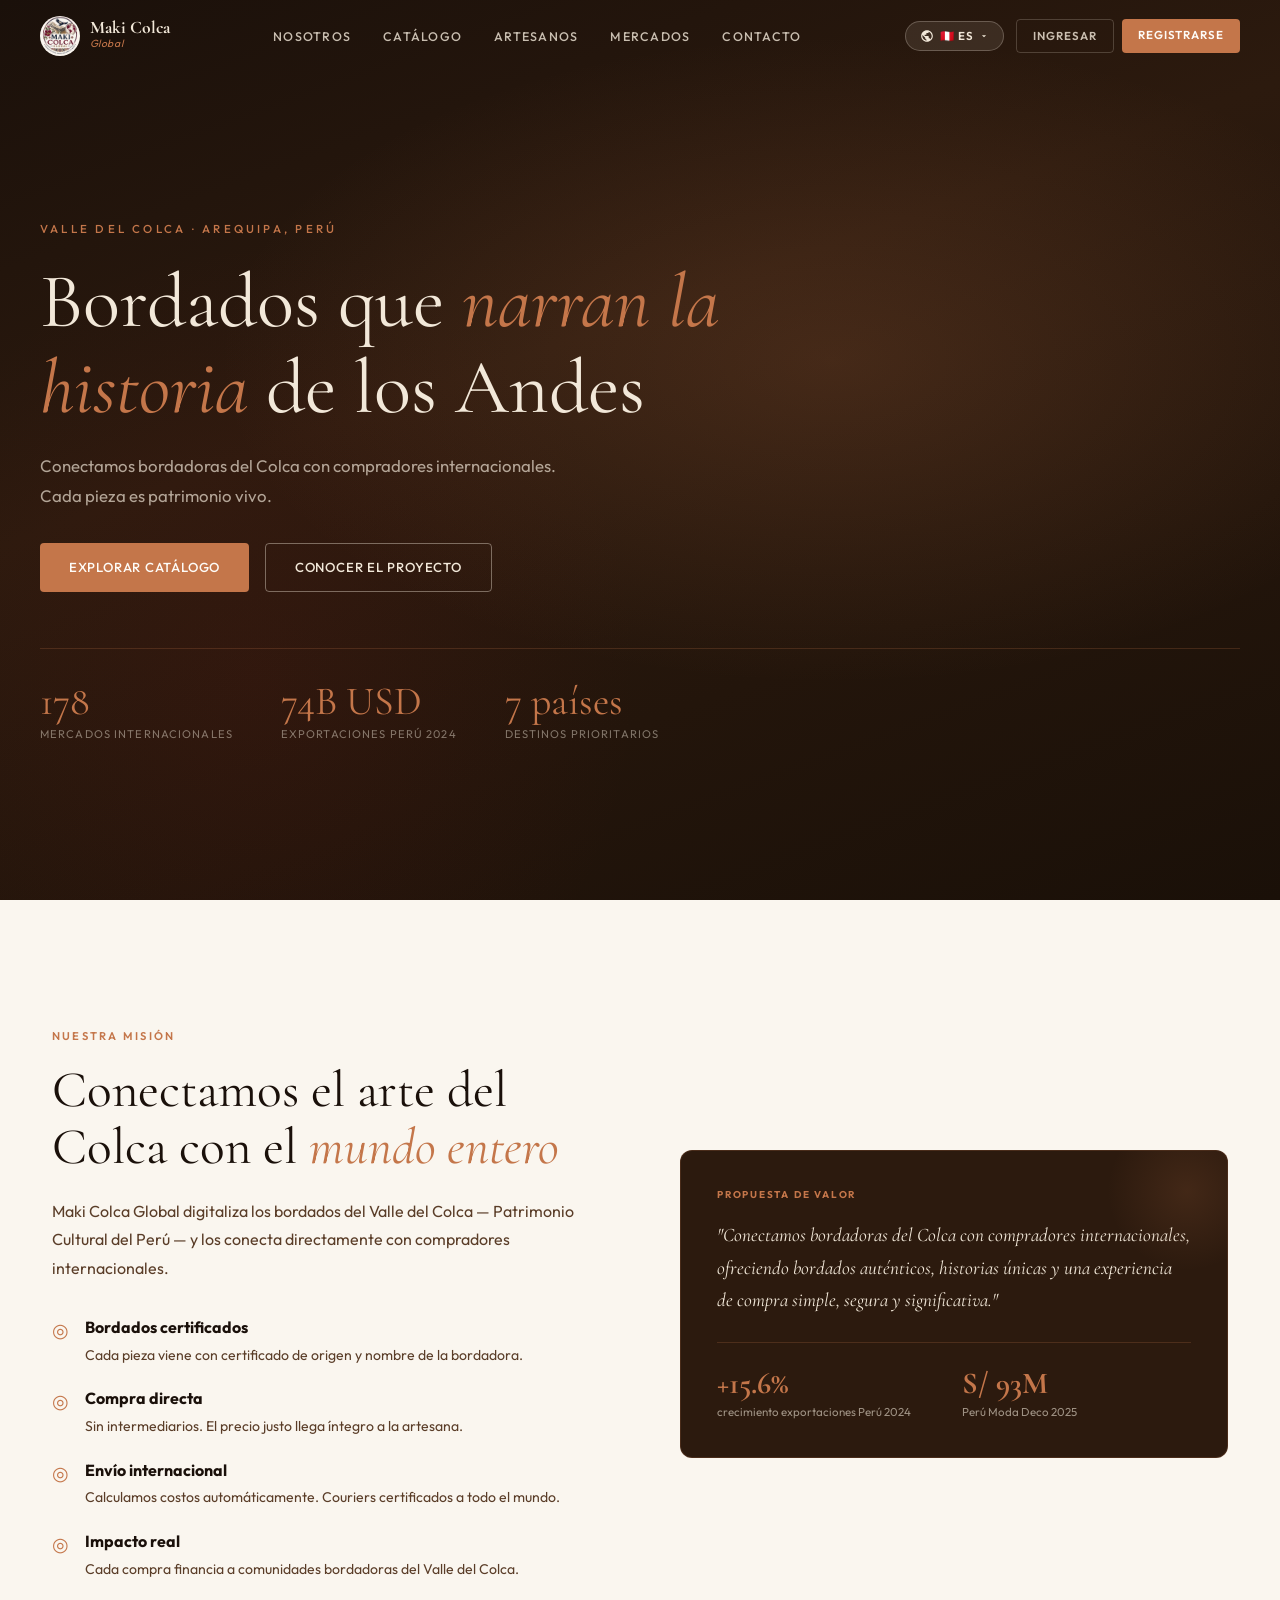
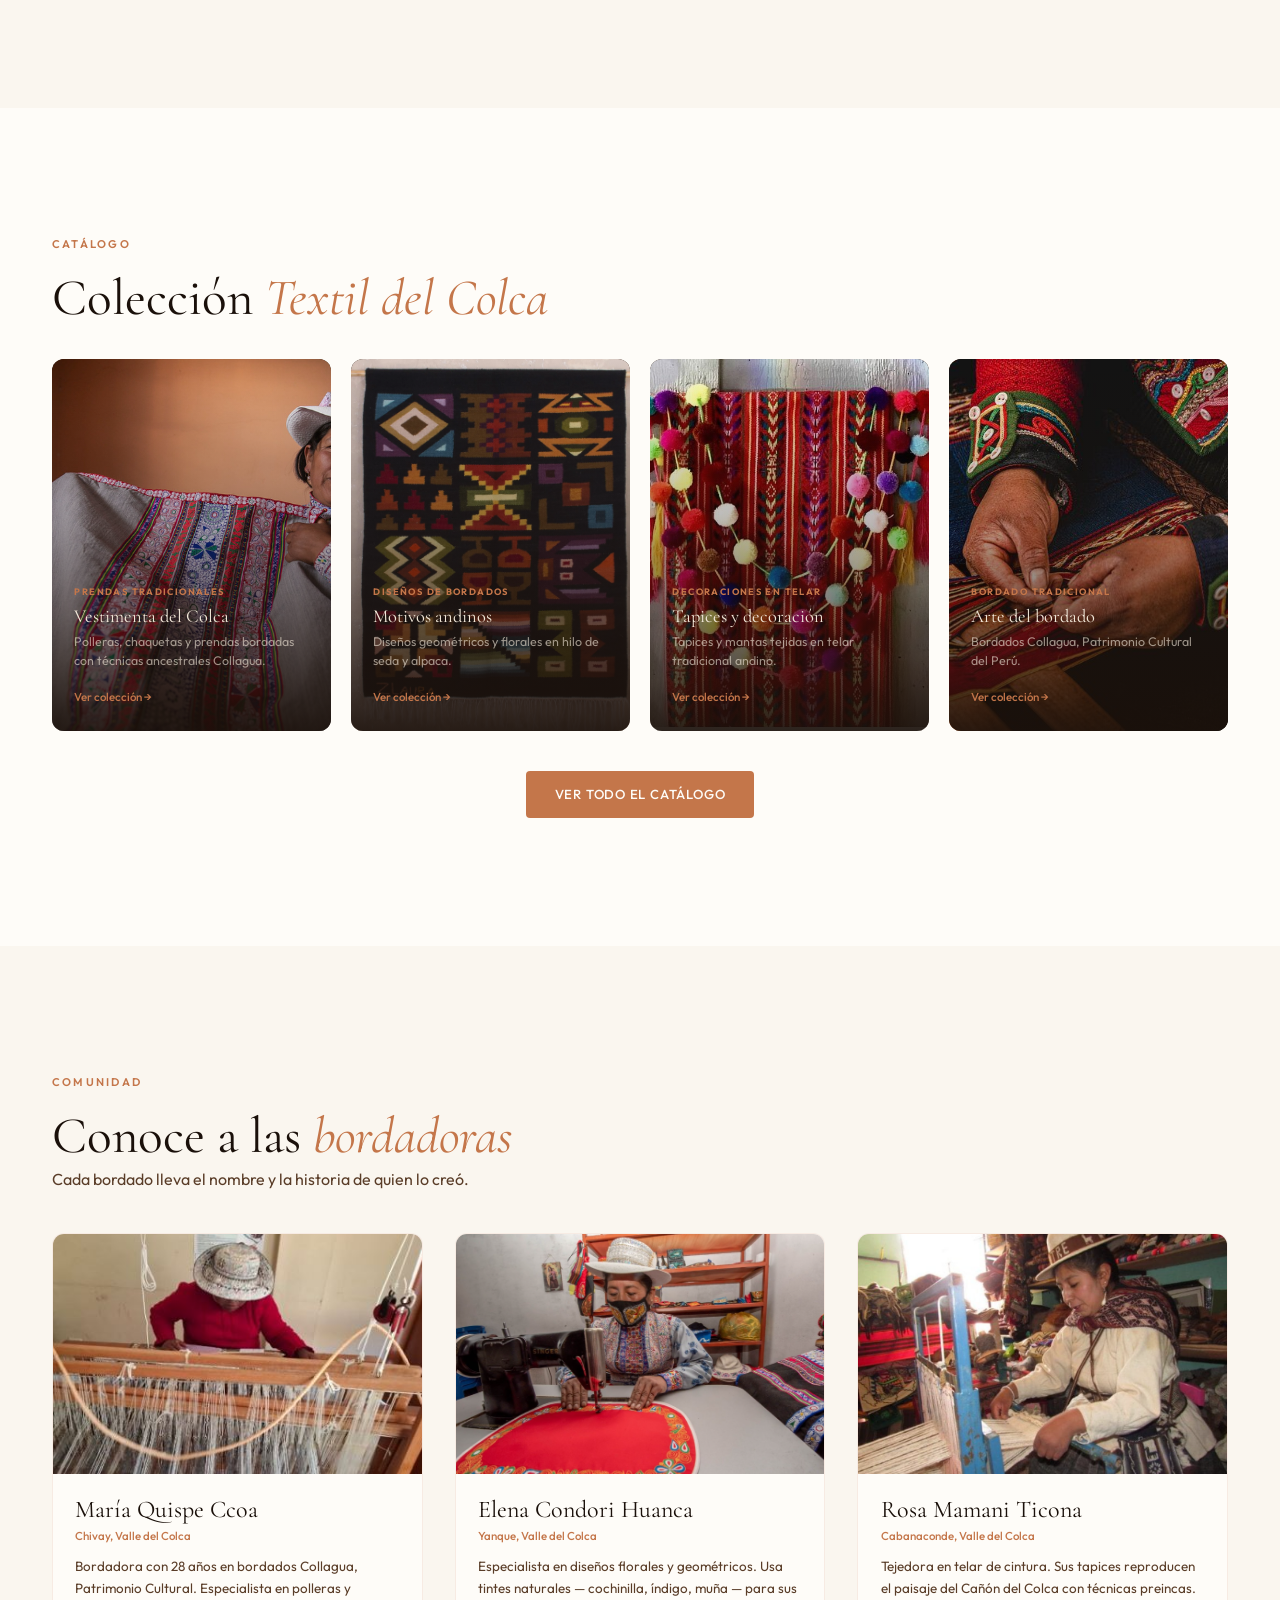
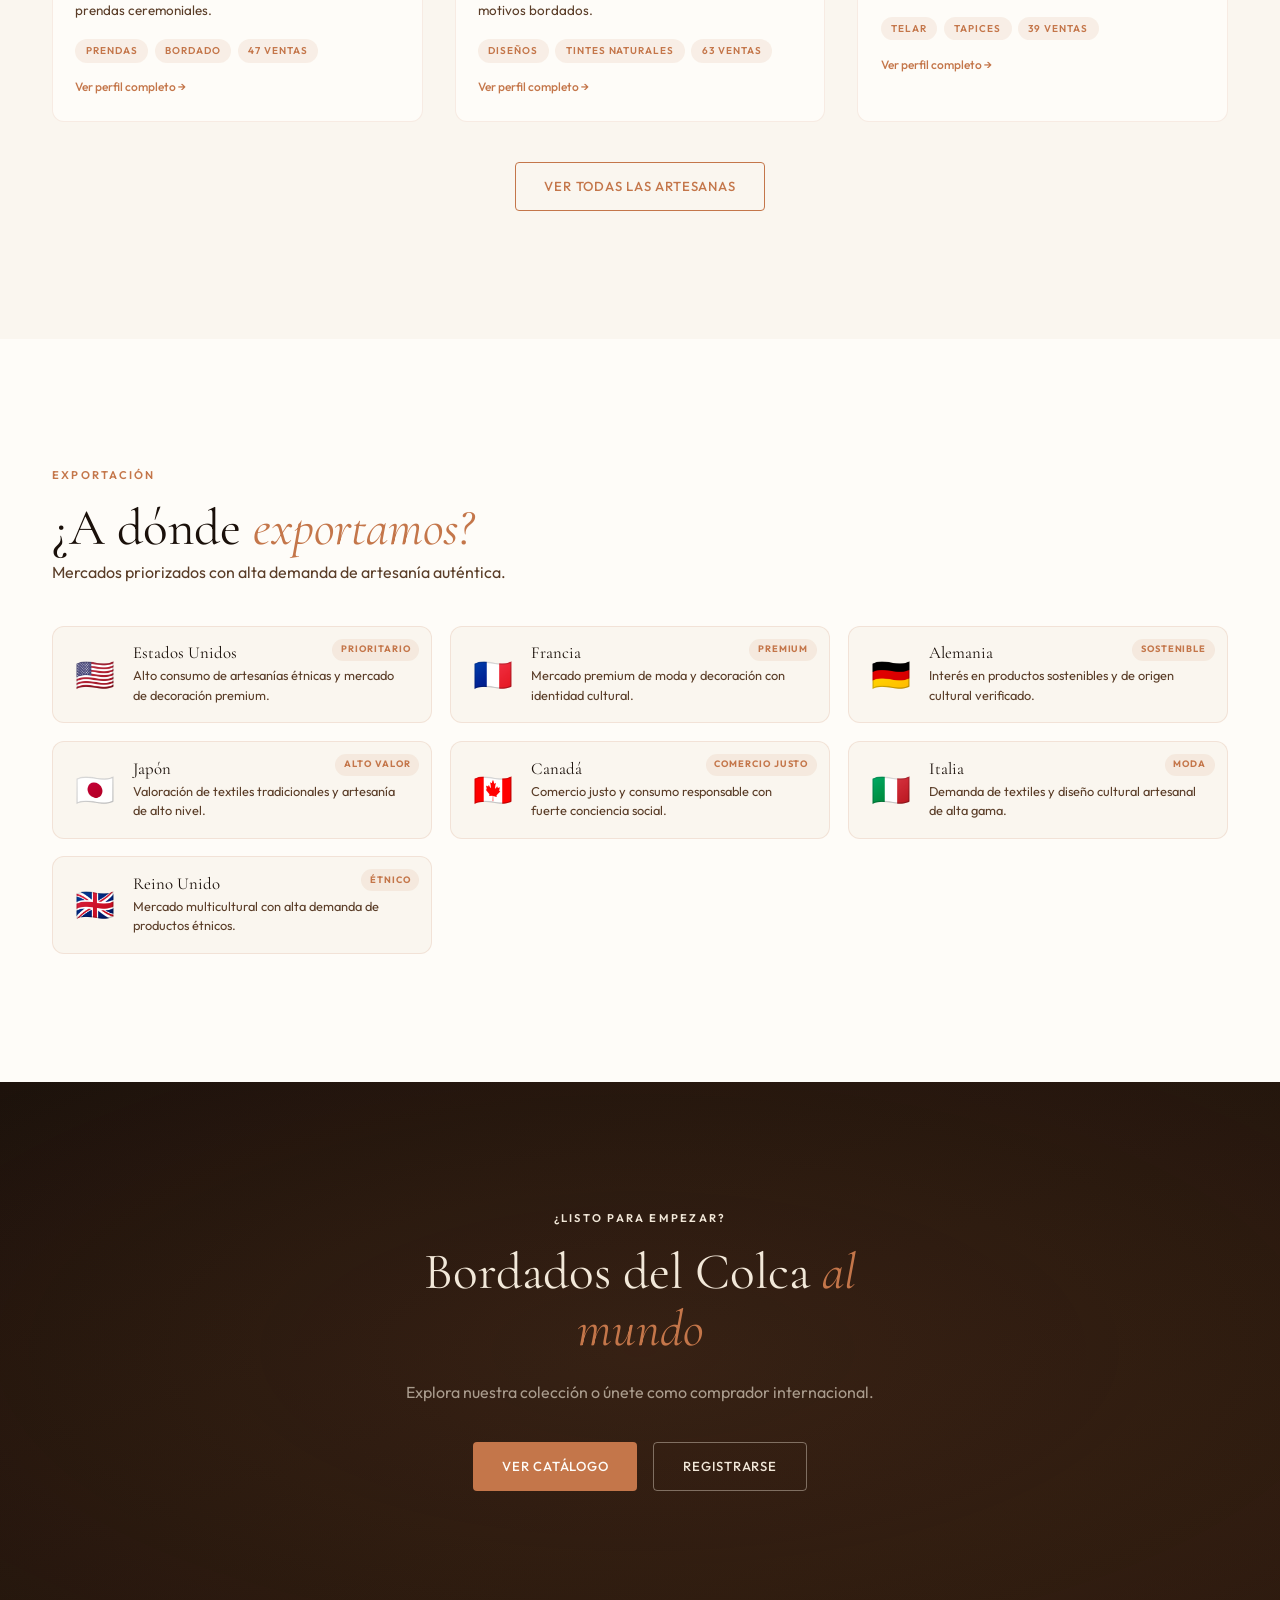
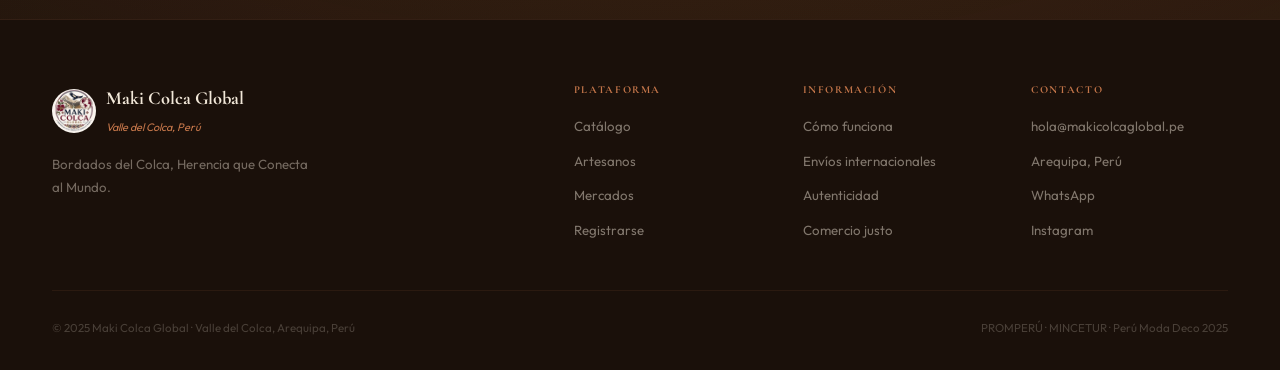
==== index.html @ 5dd4e405 "Add files via upload" ====
<!DOCTYPE html>
<html lang="es">
<head>
  <meta charset="UTF-8" />
  <meta name="viewport" content="width=device-width, initial-scale=1.0" />
  <title>Maki Colca Global — Bordados del Colca al Mundo</title>
  <meta name="description" content="Plataforma de bordados del Valle del Colca. Prendas tradicionales, diseños andinos, envío mundial." />
  <link rel="stylesheet" href="css/main.css" />
</head>
<body>
<nav class="nav" id="nav">
  <div class="nav__logo"><a href="index.html"><img class="nav__logo-img" src="assets/logo.png" alt="Maki Colca Global" /><div class="nav__logo-text"><strong>Maki Colca</strong><span>Global</span></div></a></div>
  <ul class="nav__links">
    <li><a href="#nosotros" data-i18n="nav_nosotros">Nosotros</a></li>
    <li><a href="pages/catalogo.html" data-i18n="nav_catalogo">Catálogo</a></li>
    <li><a href="#artesanos" data-i18n="nav_artesanos">Artesanos</a></li>
    <li><a href="#mercados" data-i18n="nav_mercados">Mercados</a></li>
    <li><a href="pages/contacto.html" data-i18n="nav_contacto">Contacto</a></li>
  </ul>
  <div class="nav__right">
    <div class="lang-switcher">
      <button class="lang-btn" aria-label="Idioma">
        <svg viewBox="0 0 24 24" style="width:14px;height:14px;fill:currentColor"><path d="M12 2C6.48 2 2 6.48 2 12s4.48 10 10 10 10-4.48 10-10S17.52 2 12 2zm-1 17.93c-3.95-.49-7-3.85-7-7.93 0-.62.08-1.21.21-1.79L9 15v1c0 1.1.9 2 2 2v1.93zm6.9-2.54c-.26-.81-1-1.39-1.9-1.39h-1v-3c0-.55-.45-1-1-1H8v-2h2c.55 0 1-.45 1-1V7h2c1.1 0 2-.9 2-2v-.41c2.93 1.19 5 4.06 5 7.41 0 2.08-.8 3.97-2.1 5.39z"/></svg>
        <span class="lang-current">🇵🇪 ES</span>
        <svg viewBox="0 0 24 24" style="width:10px;height:10px;fill:currentColor"><path d="M7 10l5 5 5-5z"/></svg>
      </button>
      <div class="lang-dropdown">
        <div class="lang-option selected" data-lang="es"><span class="flag">🇵🇪</span> Español</div>
        <div class="lang-option" data-lang="fr"><span class="flag">🇫🇷</span> Français</div>
        <div class="lang-option" data-lang="de"><span class="flag">🇩🇪</span> Deutsch</div>
        <div class="lang-option" data-lang="en"><span class="flag">🇬🇧</span> English</div>
      </div>
    </div>
    <div class="nav__auth">
      <a href="pages/login.html" class="login-btn" data-i18n="nav_login">Ingresar</a>
      <a href="pages/register.html" class="register-btn" data-i18n="nav_register">Registrarse</a>
    </div>
  </div>
  <button class="nav__burger" id="navBurger" aria-label="Menú"><span></span><span></span><span></span></button>
</nav>

<header class="hero">
  <div class="hero__bg"></div>
  <div class="hero__content">
    <p class="hero__eyebrow" data-i18n="hero_eyebrow">Valle del Colca · Arequipa, Perú</p>
    <h1 class="hero__title" data-i18n="hero_title">Bordados que <em>narran la historia</em> de los Andes</h1>
    <p class="hero__subtitle" data-i18n="hero_subtitle">Conectamos bordadoras del Colca con compradores internacionales.</p>
    <div class="hero__actions">
      <a href="pages/catalogo.html" class="btn btn--primary" data-i18n="hero_btn1">Explorar catálogo</a>
      <a href="#nosotros" class="btn btn--ghost" data-i18n="hero_btn2">Conocer el proyecto</a>
    </div>
  </div>
  <div class="hero__stats">
    <div class="stat"><span class="stat__num" data-target="178">0</span><span class="stat__label" data-i18n="stat1_label">mercados internacionales</span></div>
    <div class="stat"><span class="stat__num" data-target="74" data-suffix="B USD">0</span><span class="stat__label" data-i18n="stat2_label">exportaciones Perú 2024</span></div>
    <div class="stat"><span class="stat__num" data-target="7" data-suffix=" países">0</span><span class="stat__label" data-i18n="stat3_label">destinos prioritarios</span></div>
  </div>
</header>

<section class="section section--sand" id="nosotros">
  <div class="container">
    <div style="display:grid;grid-template-columns:1fr 1fr;gap:5rem;align-items:center">
      <div>
        <p class="label reveal" data-i18n="mission_label">Nuestra misión</p>
        <h2 class="reveal" data-i18n="mission_title">Conectamos el arte del Colca con el <em>mundo entero</em></h2>
        <p style="font-size:1rem;color:#5a3d28;line-height:1.8;margin:1.25rem 0 2rem" class="reveal" data-i18n="mission_text">Maki Colca Global digitaliza los bordados del Valle del Colca y los conecta directamente con compradores internacionales.</p>
        <ul style="display:flex;flex-direction:column;gap:1.25rem">
          <li style="display:flex;gap:1rem;align-items:flex-start" class="reveal"><span style="color:#C4764A;font-size:1.2rem;flex-shrink:0">◎</span><div><strong style="display:block;margin-bottom:.2rem" data-i18n="feat1_title">Bordados certificados</strong><p style="font-size:.88rem;color:#5a3d28;line-height:1.6" data-i18n="feat1_desc">Cada pieza viene con certificado de origen.</p></div></li>
          <li style="display:flex;gap:1rem;align-items:flex-start" class="reveal"><span style="color:#C4764A;font-size:1.2rem;flex-shrink:0">◎</span><div><strong style="display:block;margin-bottom:.2rem" data-i18n="feat2_title">Compra directa</strong><p style="font-size:.88rem;color:#5a3d28;line-height:1.6" data-i18n="feat2_desc">Sin intermediarios. El precio justo llega íntegro.</p></div></li>
          <li style="display:flex;gap:1rem;align-items:flex-start" class="reveal"><span style="color:#C4764A;font-size:1.2rem;flex-shrink:0">◎</span><div><strong style="display:block;margin-bottom:.2rem" data-i18n="feat3_title">Envío internacional</strong><p style="font-size:.88rem;color:#5a3d28;line-height:1.6" data-i18n="feat3_desc">Calculamos costos automáticamente.</p></div></li>
          <li style="display:flex;gap:1rem;align-items:flex-start" class="reveal"><span style="color:#C4764A;font-size:1.2rem;flex-shrink:0">◎</span><div><strong style="display:block;margin-bottom:.2rem" data-i18n="feat4_title">Impacto real</strong><p style="font-size:.88rem;color:#5a3d28;line-height:1.6" data-i18n="feat4_desc">Cada compra financia comunidades bordadoras.</p></div></li>
        </ul>
      </div>
      <div class="reveal">
        <div style="background:#2C1A0E;border-radius:12px;padding:2.25rem;border:1px solid rgba(196,118,74,.2);position:relative;overflow:hidden">
          <div style="position:absolute;top:-40px;right:-40px;width:160px;height:160px;background:radial-gradient(circle,rgba(196,118,74,.15),transparent 70%);border-radius:50%"></div>
          <p style="font-size:.62rem;font-weight:700;letter-spacing:.18em;text-transform:uppercase;color:#C4764A;margin-bottom:1rem">Propuesta de Valor</p>
          <p style="font-family:'Cormorant Garamond',Georgia,serif;font-size:1.2rem;font-style:italic;color:#F2E8D9;line-height:1.7">"Conectamos bordadoras del Colca con compradores internacionales, ofreciendo bordados auténticos, historias únicas y una experiencia de compra simple, segura y significativa."</p>
          <div style="height:1px;background:rgba(196,118,74,.22);margin:1.6rem 0"></div>
          <div style="display:grid;grid-template-columns:1fr 1fr;gap:1rem">
            <div><strong style="display:block;font-family:'Cormorant Garamond',serif;font-size:1.9rem;color:#C4764A;line-height:1">+15.6%</strong><span style="font-size:.72rem;color:rgba(242,232,217,.58);display:block;margin-top:.2rem">crecimiento exportaciones Perú 2024</span></div>
            <div><strong style="display:block;font-family:'Cormorant Garamond',serif;font-size:1.9rem;color:#C4764A;line-height:1">S/ 93M</strong><span style="font-size:.72rem;color:rgba(242,232,217,.58);display:block;margin-top:.2rem">Perú Moda Deco 2025</span></div>
          </div>
        </div>
      </div>
    </div>
  </div>
</section>

<section class="section section--white" id="catalogo">
  <div class="container">
    <p class="label reveal" data-i18n="cat_label">Catálogo</p>
    <h2 class="reveal" data-i18n="cat_title">Colección <em>Textil del Colca</em></h2>
    <div class="categories reveal" style="margin-top:2rem">
      <a href="pages/catalogo.html?cat=prendas" class="cat-card"><img class="cat-card__img" data-src="img/ROPA1.png" alt="Prendas Tradicionales" /><div class="cat-card__body"><span class="cat-card__tag" data-i18n="cat_filter1">Prendas Tradicionales</span><h3>Vestimenta del Colca</h3><p>Polleras, chaquetas y prendas bordadas con técnicas ancestrales Collagua.</p><span class="cat-card__cta">Ver colección →</span></div></a>
      <a href="pages/catalogo.html?cat=disenios" class="cat-card"><img class="cat-card__img" data-src="img/Disenios_bordados.png" alt="Diseños de Bordados" /><div class="cat-card__body"><span class="cat-card__tag" data-i18n="cat_filter2">Diseños de Bordados</span><h3>Motivos andinos</h3><p>Diseños geométricos y florales en hilo de seda y alpaca.</p><span class="cat-card__cta">Ver colección →</span></div></a>
      <a href="pages/catalogo.html?cat=telar" class="cat-card"><img class="cat-card__img" data-src="img/Decoraciones_en_Telar.jpg" alt="Decoraciones en Telar" /><div class="cat-card__body"><span class="cat-card__tag" data-i18n="cat_filter3">Decoraciones en Telar</span><h3>Tapices y decoración</h3><p>Tapices y mantas tejidas en telar tradicional andino.</p><span class="cat-card__cta">Ver colección →</span></div></a>
      <a href="pages/catalogo.html?cat=bordado" class="cat-card"><img class="cat-card__img" data-src="img/Bordado_Tradicional.jpg" alt="Bordado Tradicional" /><div class="cat-card__body"><span class="cat-card__tag" data-i18n="cat_filter4">Bordado Tradicional</span><h3>Arte del bordado</h3><p>Bordados Collagua, Patrimonio Cultural del Perú.</p><span class="cat-card__cta">Ver colección →</span></div></a>
    </div>
    <div class="text-center reveal" style="margin-top:2.5rem"><a href="pages/catalogo.html" class="btn btn--primary" data-i18n="cat_see_all">Ver todo el catálogo</a></div>
  </div>
</section>

<section class="section section--sand" id="artesanos">
  <div class="container">
    <p class="label reveal" data-i18n="art_label">Comunidad</p>
    <h2 class="reveal" data-i18n="art_title">Conoce a las <em>bordadoras</em></h2>
    <p class="section-desc reveal" data-i18n="art_desc">Cada bordado lleva el nombre y la historia de quien lo creó.</p>
    <div class="artisans-grid">
      <div class="artisan-card reveal" onclick="openArtisanModal({img:'img/Artesano1.png',tag:'Bordadora · Prendas Tradicionales',name:'María Quispe Ccoa',village:'Chivay, Valle del Colca',bio:'Bordadora con más de 28 años de experiencia en los bordados Collagua, declarados Patrimonio Cultural de la Nación. Sus polleras y mantas son reconocidas en ferias de Lima, Madrid y Nueva York.',story:'Aprendió el oficio de su madre a los 10 años. Cada motivo narra una historia del Valle: el cóndor, las flores silvestres, los cerros tutelares de Chivay.',metrics:[{value:\"47\",label:\"piezas vendidas\"},{value:\"12\",label:\"países destino\"},{value:\"4.9★\",label:\"valoración\"}],products:['Polleras bordadas','Mantas de alpaca','Chaquetillas','Cintillos','Telas decorativas']})">
        <div class="artisan-card__img"><img data-src="img/Artesano1.png" alt="María Quispe Ccoa" /></div>
        <div class="artisan-card__body"><h3>María Quispe Ccoa</h3><span class="artisan-card__village">Chivay, Valle del Colca</span><p>Bordadora con 28 años en bordados Collagua, Patrimonio Cultural. Especialista en polleras y prendas ceremoniales.</p><div><span class="artisan-card__tag">Prendas</span><span class="artisan-card__tag">Bordado</span><span class="artisan-card__tag">47 ventas</span></div><a class="artisan-card__link" data-i18n="art_see_profile">Ver perfil completo →</a></div>
      </div>
      <div class="artisan-card reveal" onclick="openArtisanModal({img:'img/Artesano2.png',tag:'Bordadora · Diseños de Bordados',name:'Elena Condori Huanca',village:'Yanque, Valle del Colca',bio:'Maestra en diseños florales y motivos geométricos. Trabaja con hilos de seda teñidos con plantas naturales: cochinilla, índigo y muña andina.',story:'Elena heredó los secretos del color de su abuela. Sus diseños combinan iconografía precolombina Collagua con flores silvestres del cañón. Cada pieza tarda entre 2 y 8 semanas.',metrics:[{value:\"63\",label:\"piezas vendidas\"},{value:\"15\",label:\"países destino\"},{value:\"5.0★\",label:\"valoración\"}],products:['Diseños florales','Bordados geométricos','Tintes naturales','Sombreros bordados','Cintillos']})">
        <div class="artisan-card__img"><img data-src="img/Artesano2.png" alt="Elena Condori Huanca" /></div>
        <div class="artisan-card__body"><h3>Elena Condori Huanca</h3><span class="artisan-card__village">Yanque, Valle del Colca</span><p>Especialista en diseños florales y geométricos. Usa tintes naturales — cochinilla, índigo, muña — para sus motivos bordados.</p><div><span class="artisan-card__tag">Diseños</span><span class="artisan-card__tag">Tintes naturales</span><span class="artisan-card__tag">63 ventas</span></div><a class="artisan-card__link" data-i18n="art_see_profile">Ver perfil completo →</a></div>
      </div>
      <div class="artisan-card reveal" onclick="openArtisanModal({img:'img/Artesano3.png',tag:'Tejedora · Decoraciones en Telar',name:'Rosa Mamani Ticona',village:'Cabanaconde, Valle del Colca',bio:'Tejedora en telar de cintura desde los 12 años. Sus tapices capturan el paisaje del Cañón del Colca usando lana de alpaca con técnicas preincas.',story:'Rosa vive en Cabanaconde, puerta del cañón más profundo del mundo. Enseña la técnica del telar de cintura a jóvenes de la comunidad.',metrics:[{value:\"39\",label:\"piezas vendidas\"},{value:\"9\",label:\"países destino\"},{value:\"4.8★\",label:\"valoración\"}],products:['Tapices decorativos','Mantas de alpaca','Bolsos','Decoraciones','Cinturones']})">
        <div class="artisan-card__img"><img data-src="img/Artesano3.png" alt="Rosa Mamani Ticona" /></div>
        <div class="artisan-card__body"><h3>Rosa Mamani Ticona</h3><span class="artisan-card__village">Cabanaconde, Valle del Colca</span><p>Tejedora en telar de cintura. Sus tapices reproducen el paisaje del Cañón del Colca con técnicas preincas.</p><div><span class="artisan-card__tag">Telar</span><span class="artisan-card__tag">Tapices</span><span class="artisan-card__tag">39 ventas</span></div><a class="artisan-card__link" data-i18n="art_see_profile">Ver perfil completo →</a></div>
      </div>
    </div>
    <div class="text-center reveal" style="margin-top:2.5rem"><a href="pages/artesanos.html" class="btn btn--outline" data-i18n="art_see_all">Ver todas las artesanas</a></div>
  </div>
</section>

<section class="section section--white" id="mercados">
  <div class="container">
    <p class="label reveal" data-i18n="mkt_label">Exportación</p>
    <h2 class="reveal" data-i18n="mkt_title">¿A dónde <em>exportamos?</em></h2>
    <p class="section-desc reveal" data-i18n="mkt_desc">Mercados priorizados con alta demanda de artesanía auténtica y bordados culturales peruanos.</p>
    <div style="display:grid;grid-template-columns:repeat(auto-fill,minmax(290px,1fr));gap:1.1rem">
      <div class="reveal" style="display:flex;align-items:center;gap:1.1rem;padding:1.1rem 1.4rem;border:1px solid rgba(196,118,74,.15);border-radius:12px;background:var(--sand-light);position:relative"><span style="font-size:2rem">🇺🇸</span><div><h3 style="font-size:1.05rem;margin-bottom:.2rem">Estados Unidos</h3><p style="font-size:.8rem;color:#5a3d28;line-height:1.5">Alto consumo de artesanías étnicas y mercado de decoración premium.</p></div><span style="position:absolute;top:.75rem;right:.75rem;font-size:.58rem;font-weight:700;letter-spacing:.1em;text-transform:uppercase;color:#C4764A;background:rgba(196,118,74,.1);padding:.22rem .55rem;border-radius:20px">Prioritario</span></div>
      <div class="reveal" style="display:flex;align-items:center;gap:1.1rem;padding:1.1rem 1.4rem;border:1px solid rgba(196,118,74,.15);border-radius:12px;background:var(--sand-light);position:relative"><span style="font-size:2rem">🇫🇷</span><div><h3 style="font-size:1.05rem;margin-bottom:.2rem">Francia</h3><p style="font-size:.8rem;color:#5a3d28;line-height:1.5">Mercado premium de moda y decoración con identidad cultural.</p></div><span style="position:absolute;top:.75rem;right:.75rem;font-size:.58rem;font-weight:700;letter-spacing:.1em;text-transform:uppercase;color:#C4764A;background:rgba(196,118,74,.1);padding:.22rem .55rem;border-radius:20px">Premium</span></div>
      <div class="reveal" style="display:flex;align-items:center;gap:1.1rem;padding:1.1rem 1.4rem;border:1px solid rgba(196,118,74,.15);border-radius:12px;background:var(--sand-light);position:relative"><span style="font-size:2rem">🇩🇪</span><div><h3 style="font-size:1.05rem;margin-bottom:.2rem">Alemania</h3><p style="font-size:.8rem;color:#5a3d28;line-height:1.5">Interés en productos sostenibles y de origen cultural verificado.</p></div><span style="position:absolute;top:.75rem;right:.75rem;font-size:.58rem;font-weight:700;letter-spacing:.1em;text-transform:uppercase;color:#C4764A;background:rgba(196,118,74,.1);padding:.22rem .55rem;border-radius:20px">Sostenible</span></div>
      <div class="reveal" style="display:flex;align-items:center;gap:1.1rem;padding:1.1rem 1.4rem;border:1px solid rgba(196,118,74,.15);border-radius:12px;background:var(--sand-light);position:relative"><span style="font-size:2rem">🇯🇵</span><div><h3 style="font-size:1.05rem;margin-bottom:.2rem">Japón</h3><p style="font-size:.8rem;color:#5a3d28;line-height:1.5">Valoración de textiles tradicionales y artesanía de alto nivel.</p></div><span style="position:absolute;top:.75rem;right:.75rem;font-size:.58rem;font-weight:700;letter-spacing:.1em;text-transform:uppercase;color:#C4764A;background:rgba(196,118,74,.1);padding:.22rem .55rem;border-radius:20px">Alto valor</span></div>
      <div class="reveal" style="display:flex;align-items:center;gap:1.1rem;padding:1.1rem 1.4rem;border:1px solid rgba(196,118,74,.15);border-radius:12px;background:var(--sand-light);position:relative"><span style="font-size:2rem">🇨🇦</span><div><h3 style="font-size:1.05rem;margin-bottom:.2rem">Canadá</h3><p style="font-size:.8rem;color:#5a3d28;line-height:1.5">Comercio justo y consumo responsable con fuerte conciencia social.</p></div><span style="position:absolute;top:.75rem;right:.75rem;font-size:.58rem;font-weight:700;letter-spacing:.1em;text-transform:uppercase;color:#C4764A;background:rgba(196,118,74,.1);padding:.22rem .55rem;border-radius:20px">Comercio justo</span></div>
      <div class="reveal" style="display:flex;align-items:center;gap:1.1rem;padding:1.1rem 1.4rem;border:1px solid rgba(196,118,74,.15);border-radius:12px;background:var(--sand-light);position:relative"><span style="font-size:2rem">🇮🇹</span><div><h3 style="font-size:1.05rem;margin-bottom:.2rem">Italia</h3><p style="font-size:.8rem;color:#5a3d28;line-height:1.5">Demanda de textiles y diseño cultural artesanal de alta gama.</p></div><span style="position:absolute;top:.75rem;right:.75rem;font-size:.58rem;font-weight:700;letter-spacing:.1em;text-transform:uppercase;color:#C4764A;background:rgba(196,118,74,.1);padding:.22rem .55rem;border-radius:20px">Moda</span></div>
      <div class="reveal" style="display:flex;align-items:center;gap:1.1rem;padding:1.1rem 1.4rem;border:1px solid rgba(196,118,74,.15);border-radius:12px;background:var(--sand-light);position:relative"><span style="font-size:2rem">🇬🇧</span><div><h3 style="font-size:1.05rem;margin-bottom:.2rem">Reino Unido</h3><p style="font-size:.8rem;color:#5a3d28;line-height:1.5">Mercado multicultural con alta demanda de productos étnicos.</p></div><span style="position:absolute;top:.75rem;right:.75rem;font-size:.58rem;font-weight:700;letter-spacing:.1em;text-transform:uppercase;color:#C4764A;background:rgba(196,118,74,.1);padding:.22rem .55rem;border-radius:20px">Étnico</span></div>
    </div>
  </div>
</section>

<section style="position:relative;padding:8rem 0;overflow:hidden">
  <div style="position:absolute;inset:0;background:radial-gradient(ellipse 80% 80% at 50% 50%,rgba(196,118,74,.12),transparent),linear-gradient(160deg,#1A100A,#2C1A0E)"></div>
  <div class="container" style="position:relative;z-index:1;text-align:center">
    <p class="label label--center label--light reveal" data-i18n="cta_label">¿Listo para empezar?</p>
    <h2 class="reveal" style="color:#F2E8D9;max-width:560px;margin:0 auto 1.25rem" data-i18n="cta_title">Bordados del Colca <em>al mundo</em></h2>
    <p class="reveal" style="color:rgba(242,232,217,.62);font-size:1rem;max-width:480px;margin:0 auto 2.25rem;line-height:1.75" data-i18n="cta_text">Explora nuestra colección o únete como comprador internacional.</p>
    <div style="display:flex;gap:1rem;justify-content:center;flex-wrap:wrap" class="reveal">
      <a href="pages/catalogo.html" class="btn btn--primary" data-i18n="cta_btn1">Ver catálogo</a>
      <a href="pages/register.html" class="btn btn--ghost" data-i18n="nav_register">Registrarse</a>
    </div>
  </div>
</section>

<footer class="footer">
  <div class="container">
    <div class="footer__top">
      <div class="footer__brand">
        <div class="footer__logo"><img src="assets/logo.png" alt="Maki Colca Global" /><div class="footer__logo-text"><strong>Maki Colca Global</strong><span>Valle del Colca, Perú</span></div></div>
        <p data-i18n="footer_tagline">Bordados del Colca, Herencia que Conecta al Mundo.</p>
      </div>
      <div class="footer__links">
        <div class="footer__col"><h4 data-i18n="footer_col1">Plataforma</h4><ul><li><a href="pages/catalogo.html" data-i18n="nav_catalogo">Catálogo</a></li><li><a href="pages/artesanos.html" data-i18n="nav_artesanos">Artesanos</a></li><li><a href="#mercados" data-i18n="nav_mercados">Mercados</a></li><li><a href="pages/register.html" data-i18n="nav_register">Registrarse</a></li></ul></div>
        <div class="footer__col"><h4 data-i18n="footer_col2">Información</h4><ul><li><a href="#">Cómo funciona</a></li><li><a href="#">Envíos internacionales</a></li><li><a href="#">Autenticidad</a></li><li><a href="#">Comercio justo</a></li></ul></div>
        <div class="footer__col"><h4 data-i18n="footer_col3">Contacto</h4><ul><li><a href="mailto:hola@makicolcaglobal.pe">hola@makicolcaglobal.pe</a></li><li><a href="#">Arequipa, Perú</a></li><li><a href="#">WhatsApp</a></li><li><a href="#">Instagram</a></li></ul></div>
      </div>
    </div>
    <div class="footer__bottom">
      <p data-i18n="footer_copy">© 2025 Maki Colca Global · Valle del Colca, Arequipa, Perú</p>
      <p>PROMPERÚ · MINCETUR · Perú Moda Deco 2025</p>
    </div>
  </div>
</footer>

<div class="modal-overlay" id="artisanModal" onclick="if(event.target===this)closeArtisanModal()">
  <div class="modal">
    <button class="modal__close" onclick="closeArtisanModal()">✕</button>
    <div class="modal__img"><img src="" alt="" /></div>
    <div class="modal__body">
      <span class="modal__tag"></span>
      <h2></h2>
      <span class="modal__village"></span>
      <div class="modal__metrics"><div class="modal__metric"><strong></strong><span></span></div><div class="modal__metric"><strong></strong><span></span></div><div class="modal__metric"><strong></strong><span></span></div></div>
      <p class="modal__para"></p>
      <p class="modal__para" style="margin-top:.75rem"></p>
      <p class="modal__products-title" data-i18n="art_products">Especialidades</p>
      <div class="modal__tags"></div>
    </div>
  </div>
</div>

<script src="js/translations.js"></script>
<script src="js/main.js"></script>
</body>
</html>
---- css/main.css ----
@import url('https://fonts.googleapis.com/css2?family=Cormorant+Garamond:ital,wght@0,300;0,400;0,600;0,700;1,400&family=Outfit:wght@300;400;500;600&display=swap');
:root{--clay:#C4764A;--clay-dark:#9E5A33;--sand:#F2E8D9;--sand-light:#FAF6EF;--bark:#2C1A0E;--white:#FEFCF8;--ink:#1A100A;--font-display:'Cormorant Garamond',Georgia,serif;--font-body:'Outfit','Segoe UI',Arial,sans-serif;--section-pad:8rem 0;--container:1240px;--radius:4px;--radius-lg:12px;--ease:cubic-bezier(0.25,0.46,0.45,0.94)}
*,*::before,*::after{box-sizing:border-box;margin:0;padding:0}
html{scroll-behavior:smooth}
body{font-family:var(--font-body);background:var(--white);color:var(--ink);overflow-x:hidden;line-height:1.6}
img{display:block;max-width:100%}
a{text-decoration:none;color:inherit}
ul{list-style:none}
h1,h2,h3,h4{font-family:var(--font-display);line-height:1.12;font-weight:400}
h1{font-size:clamp(2.8rem,6vw,5.5rem)}
h2{font-size:clamp(1.8rem,4vw,3.2rem)}
h3{font-size:clamp(1.1rem,2vw,1.5rem)}
em{font-style:italic;color:var(--clay)}
.label{font-size:.7rem;font-weight:600;letter-spacing:.2em;text-transform:uppercase;color:var(--clay);display:block;margin-bottom:1rem}
.label--center{text-align:center}
.label--light{color:var(--sand)}
.section-desc{max-width:600px;font-size:1rem;color:#5a3d28;line-height:1.75;margin-bottom:2.5rem}
.text-center{text-align:center}
.container{max-width:var(--container);margin:0 auto;padding:0 2rem}
.btn{display:inline-flex;align-items:center;justify-content:center;gap:.5rem;padding:.8rem 1.8rem;font-family:var(--font-body);font-size:.82rem;font-weight:500;letter-spacing:.06em;text-transform:uppercase;border:none;cursor:pointer;transition:all .3s var(--ease);border-radius:var(--radius)}
.btn--primary{background:var(--clay);color:var(--white)}
.btn--primary:hover{background:var(--clay-dark);transform:translateY(-2px);box-shadow:0 8px 24px rgba(196,118,74,.35)}
.btn--ghost{background:transparent;color:var(--sand);border:1px solid rgba(242,232,217,.4)}
.btn--ghost:hover{border-color:var(--sand);background:rgba(242,232,217,.1)}
.btn--outline{background:transparent;color:var(--clay);border:1.5px solid var(--clay)}
.btn--outline:hover{background:var(--clay);color:var(--white)}
.nav{position:fixed;top:0;left:0;right:0;z-index:200;display:flex;align-items:center;justify-content:space-between;padding:1rem 2.5rem;transition:all .4s var(--ease)}
.nav.scrolled{background:rgba(28,16,8,.96);backdrop-filter:blur(12px);box-shadow:0 2px 40px rgba(0,0,0,.3)}
.nav__logo{display:flex;align-items:center;gap:.6rem}
.nav__logo a{display:flex;align-items:center;gap:.6rem}
.nav__logo-img{height:40px;width:40px;object-fit:contain;border-radius:50%}
.nav__logo-text strong{display:block;font-family:var(--font-display);font-size:1.1rem;color:var(--sand);line-height:1}
.nav__logo-text span{display:block;font-size:.65rem;font-style:italic;color:var(--clay);letter-spacing:.06em}
.nav__links{display:flex;gap:2rem}
.nav__links a{font-size:.78rem;font-weight:500;letter-spacing:.1em;text-transform:uppercase;color:rgba(242,232,217,.8);transition:color .2s}
.nav__links a:hover,.nav__links a.active{color:var(--clay)}
.nav__right{display:flex;align-items:center;gap:.75rem}
.lang-switcher{position:relative}
.lang-btn{display:flex;align-items:center;gap:.35rem;font-size:.72rem;font-weight:600;letter-spacing:.08em;text-transform:uppercase;background:rgba(242,232,217,.1);color:var(--sand);border:1px solid rgba(242,232,217,.25);border-radius:20px;padding:.4rem .9rem;cursor:pointer;transition:all .2s;font-family:var(--font-body)}
.lang-btn:hover{background:rgba(242,232,217,.18);border-color:rgba(242,232,217,.4)}
.lang-dropdown{position:absolute;top:calc(100% + .5rem);right:0;background:rgba(28,16,8,.97);border:1px solid rgba(196,118,74,.25);border-radius:var(--radius-lg);padding:.5rem 0;min-width:140px;display:none;z-index:300}
.lang-dropdown.open{display:block;animation:slideDown .2s ease both}
.lang-option{display:flex;align-items:center;gap:.6rem;padding:.6rem 1rem;font-size:.8rem;color:rgba(242,232,217,.75);cursor:pointer;transition:all .15s;font-family:var(--font-body)}
.lang-option:hover{background:rgba(196,118,74,.12);color:var(--sand)}
.lang-option.selected{color:var(--clay)}
.lang-option .flag{font-size:1.1rem}
.nav__auth{display:flex;gap:.5rem}
.nav__auth a{font-size:.72rem;font-weight:600;letter-spacing:.08em;text-transform:uppercase;padding:.45rem 1rem;border-radius:var(--radius);transition:all .2s}
.login-btn{color:rgba(242,232,217,.8);border:1px solid rgba(242,232,217,.2)}
.login-btn:hover{border-color:var(--clay);color:var(--clay)}
.register-btn{background:var(--clay);color:var(--white)}
.register-btn:hover{background:var(--clay-dark)}
.nav__burger{display:none;flex-direction:column;gap:5px;background:none;border:none;cursor:pointer;padding:4px}
.nav__burger span{display:block;width:24px;height:2px;background:var(--sand)}
.hero{position:relative;min-height:100vh;display:flex;flex-direction:column;justify-content:center;padding:9rem 2.5rem 5rem;overflow:hidden}
.hero__bg{position:absolute;inset:0;z-index:0;background:radial-gradient(ellipse 80% 60% at 65% 40%,rgba(196,118,74,.18),transparent 60%),radial-gradient(ellipse 50% 80% at 20% 75%,rgba(139,26,26,.1),transparent 60%),linear-gradient(160deg,#1A100A,#2C1A0E 40%,#1a1008)}
.hero__content{position:relative;z-index:1;max-width:760px}
.hero__eyebrow{font-size:.72rem;font-weight:500;letter-spacing:.28em;text-transform:uppercase;color:var(--clay);margin-bottom:1.25rem}
.hero__title{color:var(--sand);margin-bottom:1.25rem}
.hero__subtitle{font-size:1.05rem;color:rgba(242,232,217,.68);max-width:520px;margin-bottom:2rem;line-height:1.8}
.hero__actions{display:flex;gap:1rem;flex-wrap:wrap;margin-bottom:3.5rem}
.hero__stats{position:relative;z-index:1;display:flex;gap:3rem;padding-top:2rem;border-top:1px solid rgba(196,118,74,.22)}
.stat__num{display:block;font-family:var(--font-display);font-size:2.5rem;color:var(--clay);line-height:1}
.stat__label{display:block;font-size:.7rem;color:rgba(242,232,217,.45);text-transform:uppercase;letter-spacing:.1em;margin-top:.3rem}
.section{padding:var(--section-pad)}
.section--sand{background:var(--sand-light)}
.section--bark{background:var(--bark)}
.section--white{background:var(--white)}
.categories{display:grid;grid-template-columns:repeat(4,1fr);gap:1.25rem;margin-bottom:2.5rem}
.cat-card{position:relative;border-radius:var(--radius-lg);overflow:hidden;aspect-ratio:3/4;display:block;transition:transform .4s var(--ease);background:#2C1A0E}
.cat-card:hover{transform:translateY(-5px)}
.cat-card__img{position:absolute;inset:0;width:100%;height:100%;object-fit:cover;opacity:0;transition:opacity .5s ease,transform .6s var(--ease)}
.cat-card__img.loaded{opacity:1}
.cat-card:hover .cat-card__img{transform:scale(1.06)}
.cat-card::after{content:'';position:absolute;inset:0;background:linear-gradient(to top,rgba(26,16,10,.92) 0%,rgba(26,16,10,.3) 55%,transparent 100%)}
.cat-card__body{position:absolute;bottom:0;left:0;right:0;padding:1.4rem;z-index:1}
.cat-card__tag{font-size:.58rem;font-weight:700;letter-spacing:.15em;text-transform:uppercase;color:var(--clay);display:block;margin-bottom:.4rem}
.cat-card__body h3{color:var(--sand);font-size:1.15rem;margin-bottom:.4rem}
.cat-card__body p{font-size:.78rem;color:rgba(242,232,217,.6);line-height:1.5;margin-bottom:.8rem}
.cat-card__cta{font-size:.72rem;color:var(--clay);font-weight:500}
.filter-bar{display:flex;gap:.6rem;flex-wrap:wrap;margin-bottom:2.5rem}
.filter-btn{font-size:.72rem;font-weight:600;letter-spacing:.1em;text-transform:uppercase;padding:.45rem 1.1rem;border:1.5px solid rgba(196,118,74,.3);border-radius:30px;background:transparent;color:#5a3d28;cursor:pointer;transition:all .2s;font-family:var(--font-body)}
.filter-btn:hover,.filter-btn.active{background:var(--clay);color:var(--white);border-color:var(--clay)}
.products-grid{display:grid;grid-template-columns:repeat(auto-fill,minmax(260px,1fr));gap:1.75rem}
.product-card{background:var(--white);border-radius:var(--radius-lg);overflow:hidden;border:1px solid rgba(196,118,74,.1);transition:all .3s var(--ease)}
.product-card:hover{transform:translateY(-4px);box-shadow:0 12px 40px rgba(196,118,74,.12)}
.product-card__img{height:230px;position:relative;background:#2C1A0E;overflow:hidden}
.product-card__img img{width:100%;height:100%;object-fit:cover;opacity:0;transition:opacity .5s ease,transform .5s var(--ease)}
.product-card__img img.loaded{opacity:1}
.product-card:hover .product-card__img img{transform:scale(1.05)}
.product-card__badge{position:absolute;top:.85rem;left:.85rem;font-size:.58rem;font-weight:700;letter-spacing:.12em;text-transform:uppercase;padding:.28rem .65rem;border-radius:20px;background:var(--clay);color:var(--white);z-index:1}
.product-card__body{padding:1.1rem 1.25rem 1.25rem}
.product-card__cat{font-size:.6rem;font-weight:700;letter-spacing:.15em;text-transform:uppercase;color:var(--clay);margin-bottom:.35rem}
.product-card__body h3{font-size:1.1rem;margin-bottom:.3rem}
.product-card__artisan{font-size:.78rem;color:#7a5c42;margin-bottom:.6rem}
.product-card__footer{display:flex;align-items:center;justify-content:space-between;margin-top:.8rem;padding-top:.8rem;border-top:1px solid rgba(196,118,74,.1)}
.product-card__price{font-family:var(--font-display);font-size:1.3rem;color:var(--clay)}
.product-card__btn{font-size:.68rem;font-weight:600;letter-spacing:.1em;text-transform:uppercase;padding:.4rem .9rem;background:var(--clay);color:var(--white);border:none;border-radius:var(--radius);cursor:pointer;transition:background .2s;font-family:var(--font-body)}
.product-card__btn:hover{background:var(--clay-dark)}
.artisans-grid{display:grid;grid-template-columns:repeat(3,1fr);gap:2rem}
.artisan-card{background:var(--white);border-radius:var(--radius-lg);overflow:hidden;border:1px solid rgba(196,118,74,.12);transition:all .3s var(--ease);cursor:pointer}
.artisan-card:hover{transform:translateY(-4px);box-shadow:0 12px 36px rgba(196,118,74,.14)}
.artisan-card__img{height:240px;overflow:hidden;background:#2C1A0E;position:relative}
.artisan-card__img img{width:100%;height:100%;object-fit:cover;opacity:0;transition:opacity .5s ease,transform .5s var(--ease)}
.artisan-card__img img.loaded{opacity:1}
.artisan-card:hover .artisan-card__img img{transform:scale(1.04)}
.artisan-card__body{padding:1.4rem}
.artisan-card__body h3{margin-bottom:.2rem}
.artisan-card__village{font-size:.72rem;color:var(--clay);font-weight:500;display:block;margin-bottom:.6rem}
.artisan-card__body p{font-size:.84rem;color:#5a3d28;line-height:1.65;margin-bottom:.9rem}
.artisan-card__tag{display:inline-block;font-size:.62rem;font-weight:600;letter-spacing:.1em;text-transform:uppercase;color:var(--clay);background:rgba(196,118,74,.1);padding:.25rem .65rem;border-radius:20px;margin-right:.4rem;margin-bottom:.3rem}
.artisan-card__link{font-size:.75rem;color:var(--clay);font-weight:500;display:inline-flex;align-items:center;gap:.3rem;margin-top:.6rem}
.modal-overlay{position:fixed;inset:0;background:rgba(26,16,10,.75);backdrop-filter:blur(6px);z-index:500;display:none;align-items:center;justify-content:center;padding:1rem}
.modal-overlay.open{display:flex;animation:fadeIn .25s ease}
.modal{background:var(--white);border-radius:var(--radius-lg);max-width:780px;width:100%;max-height:90vh;overflow-y:auto;position:relative}
.modal__close{position:absolute;top:1rem;right:1rem;background:rgba(196,118,74,.15);border:none;border-radius:50%;width:36px;height:36px;font-size:1.1rem;cursor:pointer;color:var(--clay);display:flex;align-items:center;justify-content:center;transition:background .2s;z-index:10}
.modal__close:hover{background:var(--clay);color:var(--white)}
.modal__img{height:280px;overflow:hidden;border-radius:var(--radius-lg) var(--radius-lg) 0 0;background:#2C1A0E}
.modal__img img{width:100%;height:100%;object-fit:cover;object-position:top}
.modal__body{padding:2rem}
.modal__tag{font-size:.65rem;font-weight:700;letter-spacing:.15em;text-transform:uppercase;color:var(--clay);display:block;margin-bottom:.5rem}
.modal__body h2{font-size:2rem;margin-bottom:.3rem}
.modal__village{color:var(--clay);font-size:.85rem;font-weight:500;display:block;margin-bottom:1.25rem}
.modal__body p{font-size:.92rem;color:#5a3d28;line-height:1.75;margin-bottom:1rem}
.modal__products-title{font-size:.65rem;font-weight:700;letter-spacing:.15em;text-transform:uppercase;color:var(--clay);margin:1.5rem 0 .75rem}
.modal__tags{display:flex;flex-wrap:wrap;gap:.4rem}
.modal__tag-item{font-size:.72rem;padding:.3rem .75rem;background:rgba(196,118,74,.1);color:var(--clay);border-radius:20px}
.modal__metrics{display:grid;grid-template-columns:repeat(3,1fr);gap:1rem;margin:1.5rem 0;padding:1.25rem;background:var(--sand-light);border-radius:var(--radius-lg)}
.modal__metric strong{display:block;font-family:var(--font-display);font-size:1.6rem;color:var(--clay)}
.modal__metric span{font-size:.72rem;color:#7a5c42}
.auth-layout{display:grid;grid-template-columns:1fr 1fr;min-height:100vh}
.auth-panel{padding:6rem 3rem 3rem;display:flex;flex-direction:column;justify-content:center}
.auth-panel--dark{background:linear-gradient(160deg,#1A100A,#2C1A0E)}
.auth-panel--light{background:var(--sand-light)}
.auth-brand{display:flex;align-items:center;gap:.75rem;margin-bottom:2.5rem}
.auth-brand img{height:56px;width:56px;object-fit:contain;border-radius:50%}
.auth-brand-text strong{display:block;font-family:var(--font-display);font-size:1.35rem;color:var(--sand)}
.auth-brand-text span{font-size:.75rem;font-style:italic;color:var(--clay)}
.auth-panel--dark h1{color:var(--sand);font-size:clamp(1.8rem,3.5vw,2.8rem);margin-bottom:1rem}
.auth-panel--dark p{color:rgba(242,232,217,.6);line-height:1.75}
.auth-benefits{margin-top:2rem;display:flex;flex-direction:column;gap:1rem}
.auth-benefit{display:flex;align-items:flex-start;gap:.8rem}
.auth-benefit__icon{color:var(--clay);font-size:1.1rem;margin-top:.1rem;flex-shrink:0}
.auth-benefit strong{display:block;color:var(--sand);font-size:.88rem;margin-bottom:.1rem}
.auth-benefit p{color:rgba(242,232,217,.55);font-size:.82rem;line-height:1.5}
.form-group{margin-bottom:1.25rem}
.form-group label{display:block;font-size:.68rem;font-weight:700;letter-spacing:.12em;text-transform:uppercase;color:var(--clay);margin-bottom:.45rem}
.form-group input,.form-group select,.form-group textarea{width:100%;padding:.78rem 1rem;background:var(--white);border:1.5px solid rgba(196,118,74,.2);border-radius:var(--radius);font-family:var(--font-body);font-size:.92rem;color:var(--ink);transition:border-color .2s;outline:none}
.form-group input:focus,.form-group select:focus,.form-group textarea:focus{border-color:var(--clay)}
.form-group textarea{min-height:100px;resize:vertical}
.form-submit{width:100%;margin-top:.25rem}
.form-link{font-size:.82rem;color:#7a5c42;text-align:center;margin-top:1rem}
.form-link a{color:var(--clay);font-weight:500}
.form-divider{display:flex;align-items:center;gap:.75rem;margin:1.25rem 0}
.form-divider::before,.form-divider::after{content:'';flex:1;height:1px;background:rgba(196,118,74,.2)}
.form-divider span{font-size:.72rem;color:#9a7a5a;text-transform:uppercase;letter-spacing:.1em}
.role-cards{display:grid;grid-template-columns:1fr 1fr;gap:.75rem;margin-bottom:1.25rem}
.role-card{border:2px solid rgba(196,118,74,.2);border-radius:var(--radius-lg);padding:1rem;cursor:pointer;transition:all .2s;text-align:center}
.role-card:hover{border-color:var(--clay)}
.role-card.active{border-color:var(--clay);background:rgba(196,118,74,.07)}
.role-card__icon{font-size:1.5rem;margin-bottom:.4rem}
.role-card__name{font-size:.82rem;font-weight:600;color:var(--ink);margin-bottom:.2rem}
.role-card__desc{font-size:.72rem;color:#7a5c42;line-height:1.4}
.footer{background:var(--ink);padding:4rem 0 2rem;border-top:1px solid rgba(196,118,74,.15)}
.footer__top{display:grid;grid-template-columns:1.4fr 2fr;gap:4rem;margin-bottom:3rem}
.footer__logo{display:flex;align-items:center;gap:.6rem;margin-bottom:.9rem}
.footer__logo img{height:44px;width:44px;object-fit:contain;border-radius:50%}
.footer__logo-text strong{display:block;font-family:var(--font-display);font-size:1.15rem;color:var(--sand)}
.footer__logo-text span{font-size:.68rem;font-style:italic;color:var(--clay)}
.footer__brand p{font-size:.83rem;color:rgba(242,232,217,.42);line-height:1.7;max-width:260px}
.footer__links{display:grid;grid-template-columns:repeat(3,1fr);gap:2rem}
.footer__col h4{font-size:.67rem;font-weight:700;letter-spacing:.15em;text-transform:uppercase;color:var(--clay);margin-bottom:1.1rem}
.footer__col li+li{margin-top:.55rem}
.footer__col a{font-size:.83rem;color:rgba(242,232,217,.48);transition:color .2s}
.footer__col a:hover{color:var(--sand)}
.footer__bottom{padding-top:1.75rem;border-top:1px solid rgba(196,118,74,.1);display:flex;justify-content:space-between;flex-wrap:wrap;gap:.5rem}
.footer__bottom p{font-size:.72rem;color:rgba(242,232,217,.22)}
@keyframes fadeIn{from{opacity:0}to{opacity:1}}
@keyframes fadeUp{from{opacity:0;transform:translateY(30px)}to{opacity:1;transform:translateY(0)}}
@keyframes slideDown{from{opacity:0;transform:translateY(-12px)}to{opacity:1;transform:translateY(0)}}
.reveal{opacity:0;transform:translateY(28px);transition:opacity .75s var(--ease),transform .75s var(--ease)}
.reveal.visible{opacity:1;transform:translateY(0)}
.page-enter{animation:fadeIn .35s ease both}
.nav{animation:fadeIn .5s ease .1s both}
.hero__eyebrow{animation:fadeUp .9s var(--ease) .2s both}
.hero__title{animation:fadeUp 1s var(--ease) .35s both}
.hero__subtitle{animation:fadeUp .95s var(--ease) .5s both}
.hero__actions{animation:fadeUp .9s var(--ease) .65s both}
.hero__stats{animation:fadeUp .9s var(--ease) .8s both}
@media(max-width:1024px){.categories{grid-template-columns:repeat(2,1fr)}.artisans-grid{grid-template-columns:repeat(2,1fr)}.auth-layout{grid-template-columns:1fr}.auth-panel--dark{display:none}.auth-panel--light{padding:5rem 2rem 3rem}.footer__top{grid-template-columns:1fr;gap:2rem}.footer__links{grid-template-columns:repeat(2,1fr)}}
@media(max-width:768px){:root{--section-pad:5rem 0}.nav__links,.nav__auth,.lang-switcher{display:none}.nav__burger{display:flex}.nav{padding:.9rem 1.5rem}.hero{padding:7rem 1.5rem 4rem}.hero__stats{flex-direction:column;gap:1.25rem}.categories{grid-template-columns:1fr 1fr}.artisans-grid{grid-template-columns:1fr}.products-grid{grid-template-columns:1fr 1fr}.footer__links{grid-template-columns:1fr}.footer__bottom{flex-direction:column}}
@media(max-width:480px){.categories{grid-template-columns:1fr}.products-grid{grid-template-columns:1fr}h1{font-size:2.4rem}}
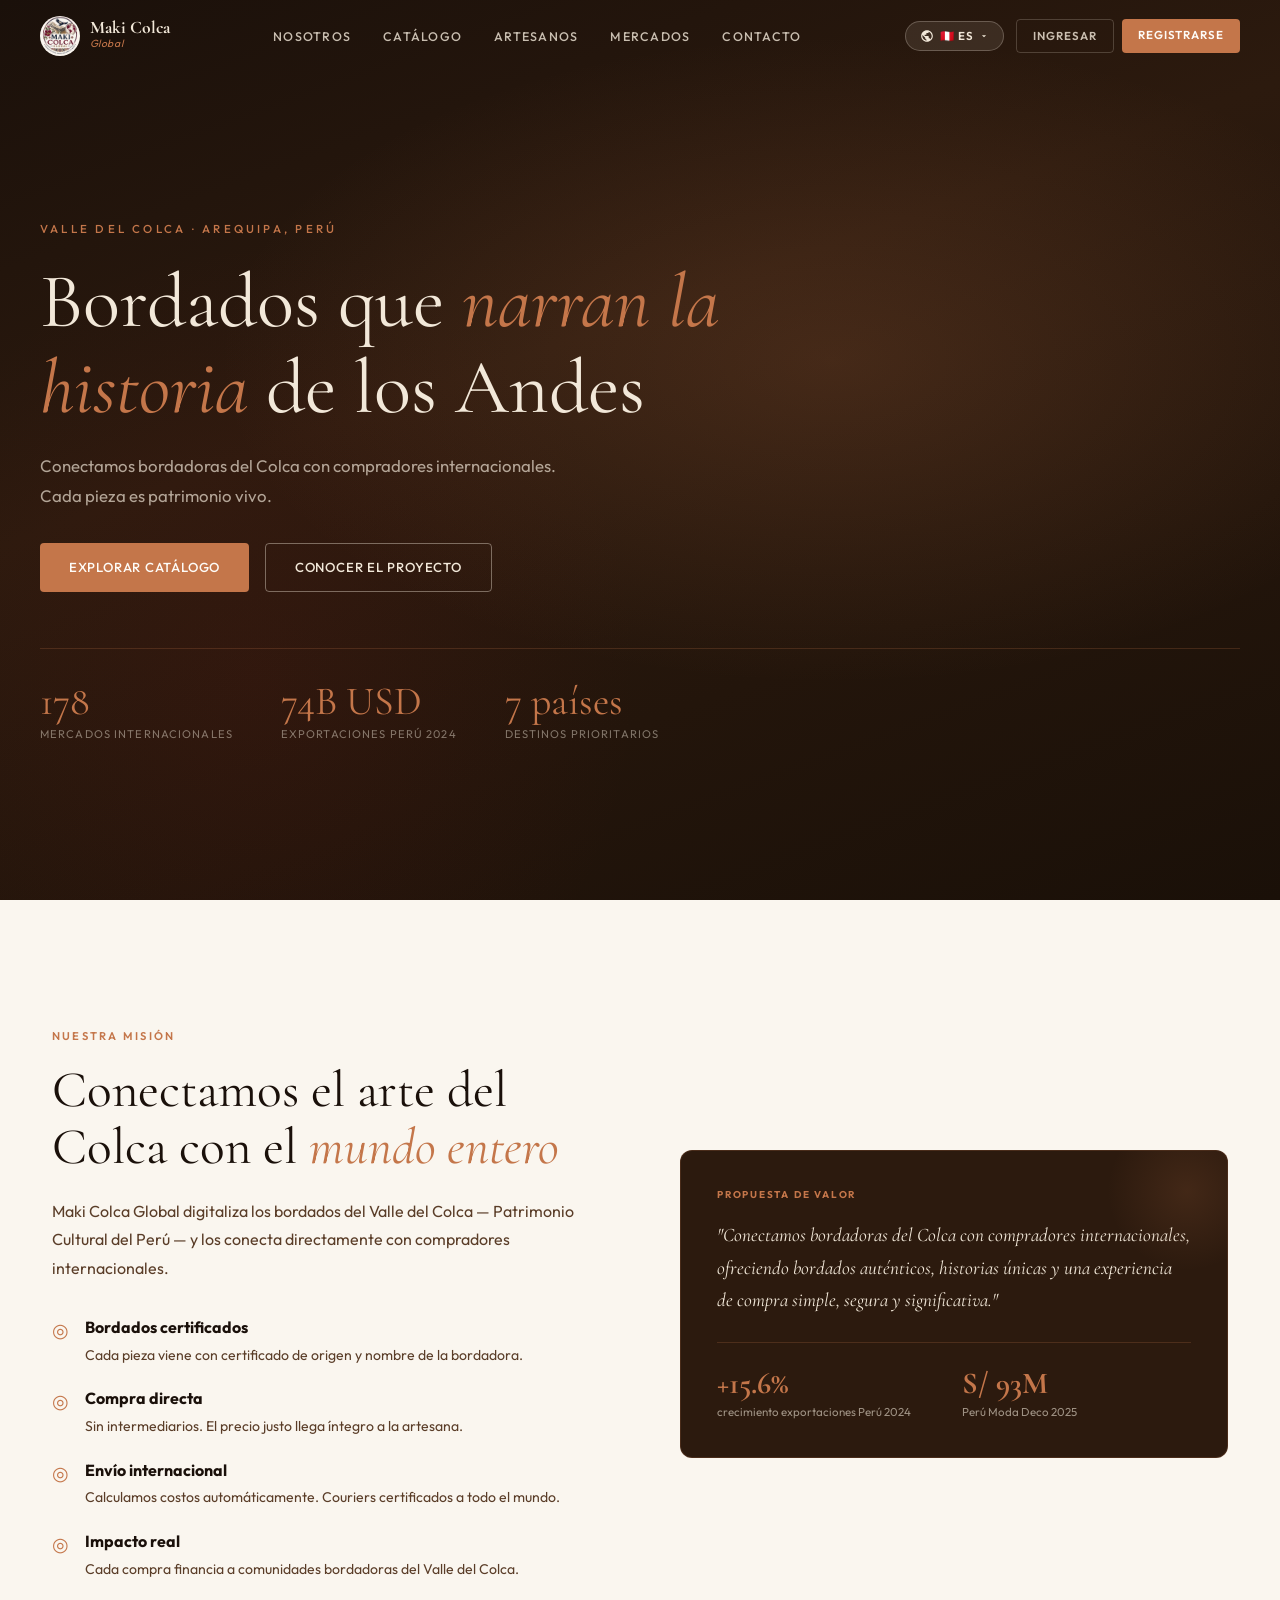
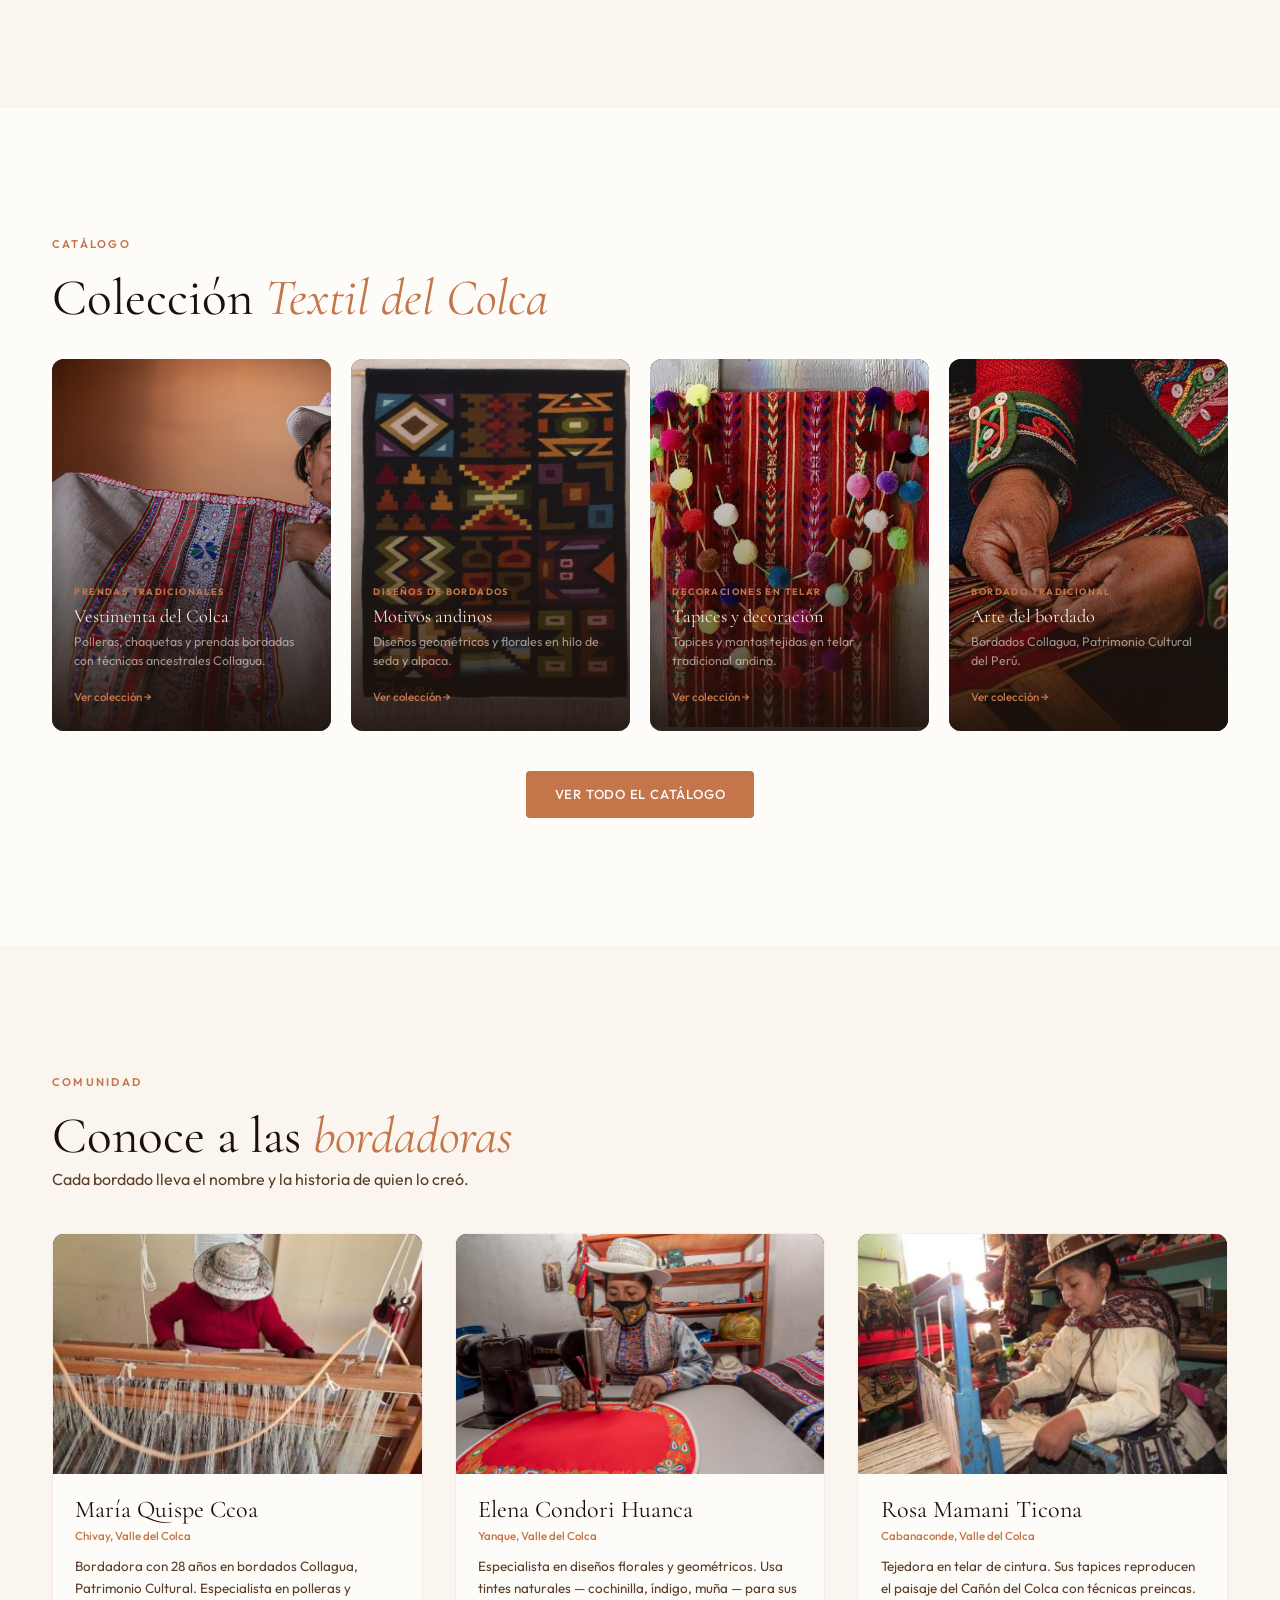
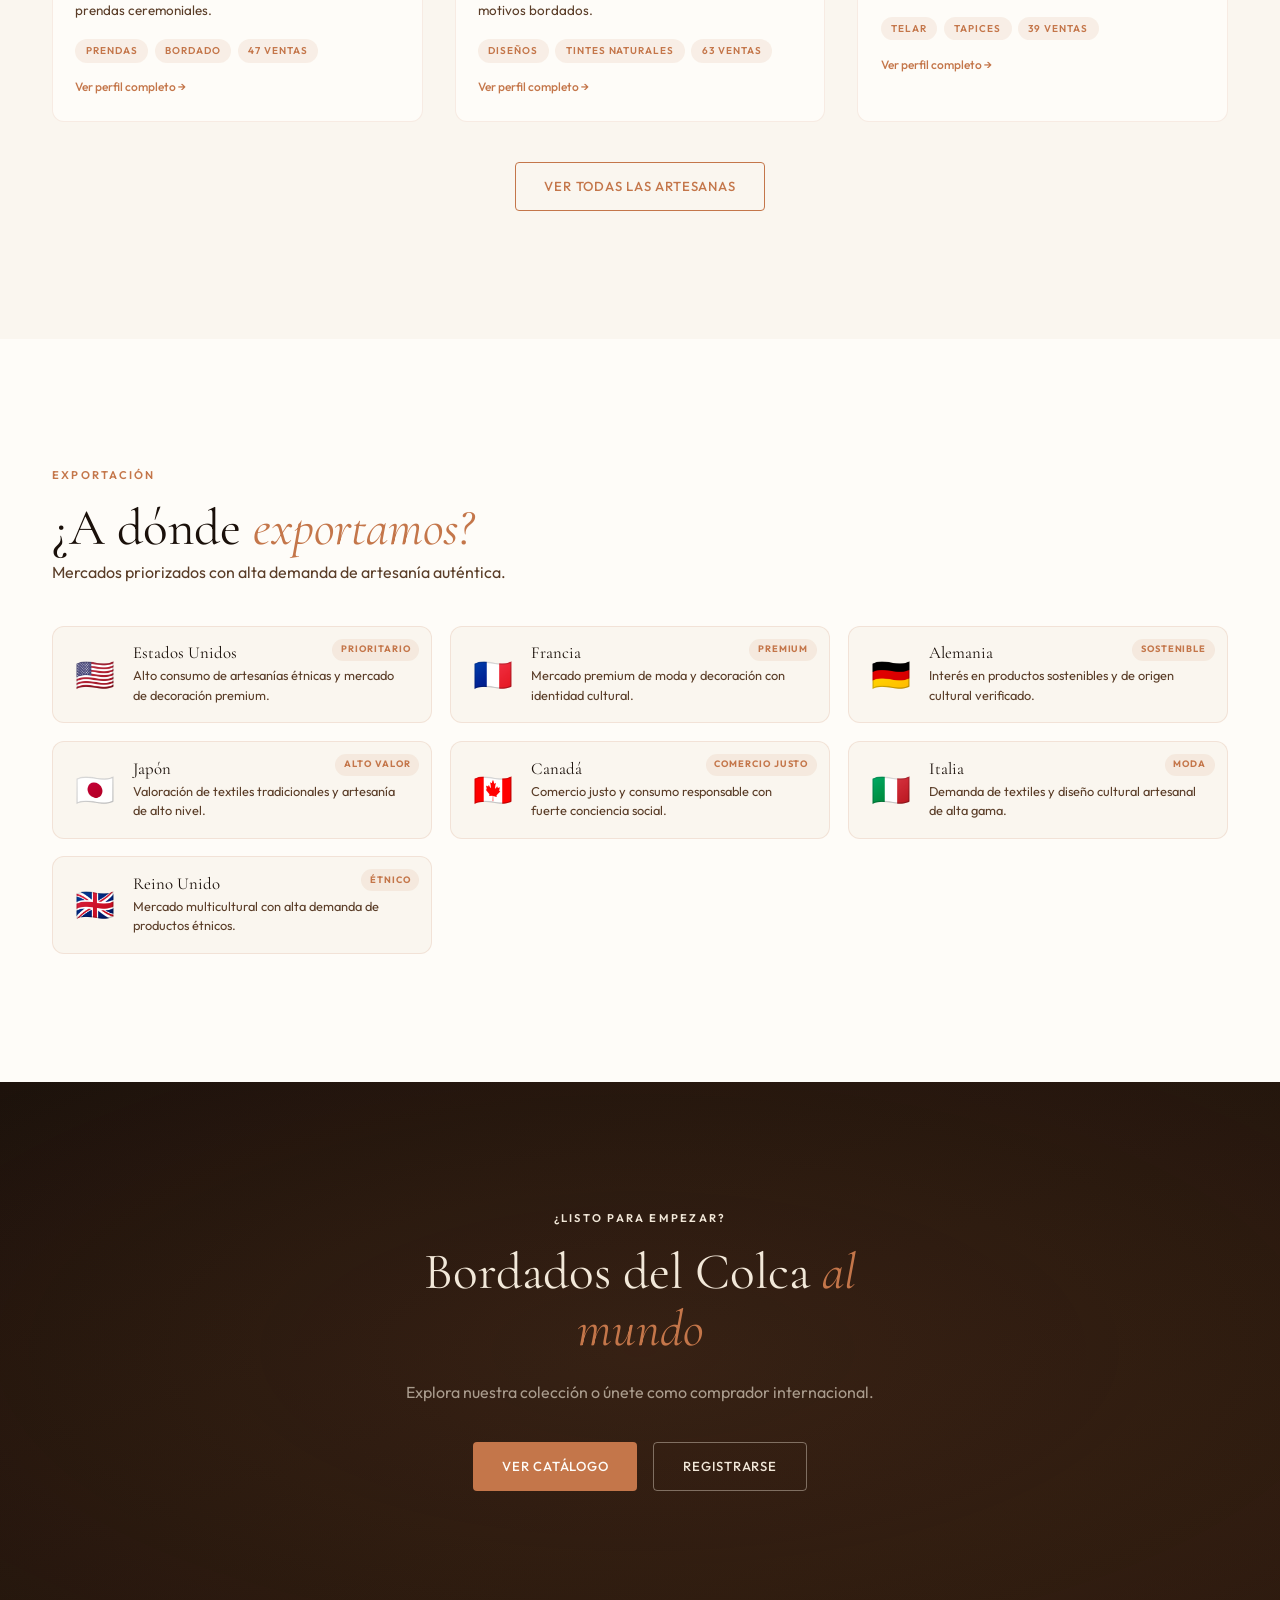
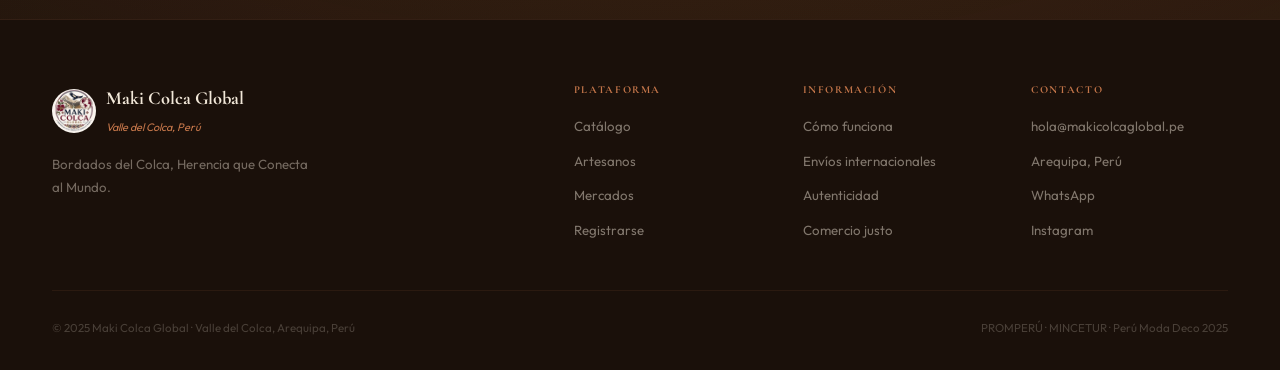
==== commit f44e78c5: "Update hero title to reflect Colca region" ====
--- a/index.html
+++ b/index.html
@@ -43,7 +43,7 @@
   <div class="hero__bg"></div>
   <div class="hero__content">
     <p class="hero__eyebrow" data-i18n="hero_eyebrow">Valle del Colca · Arequipa, Perú</p>
-    <h1 class="hero__title" data-i18n="hero_title">Bordados que <em>narran la historia</em> de los Andes</h1>
+    <h1 class="hero__title" data-i18n="hero_title">Bordados que <em>narran la historia</em> del Colca</h1>
     <p class="hero__subtitle" data-i18n="hero_subtitle">Conectamos bordadoras del Colca con compradores internacionales.</p>
     <div class="hero__actions">
       <a href="pages/catalogo.html" class="btn btn--primary" data-i18n="hero_btn1">Explorar catálogo</a>
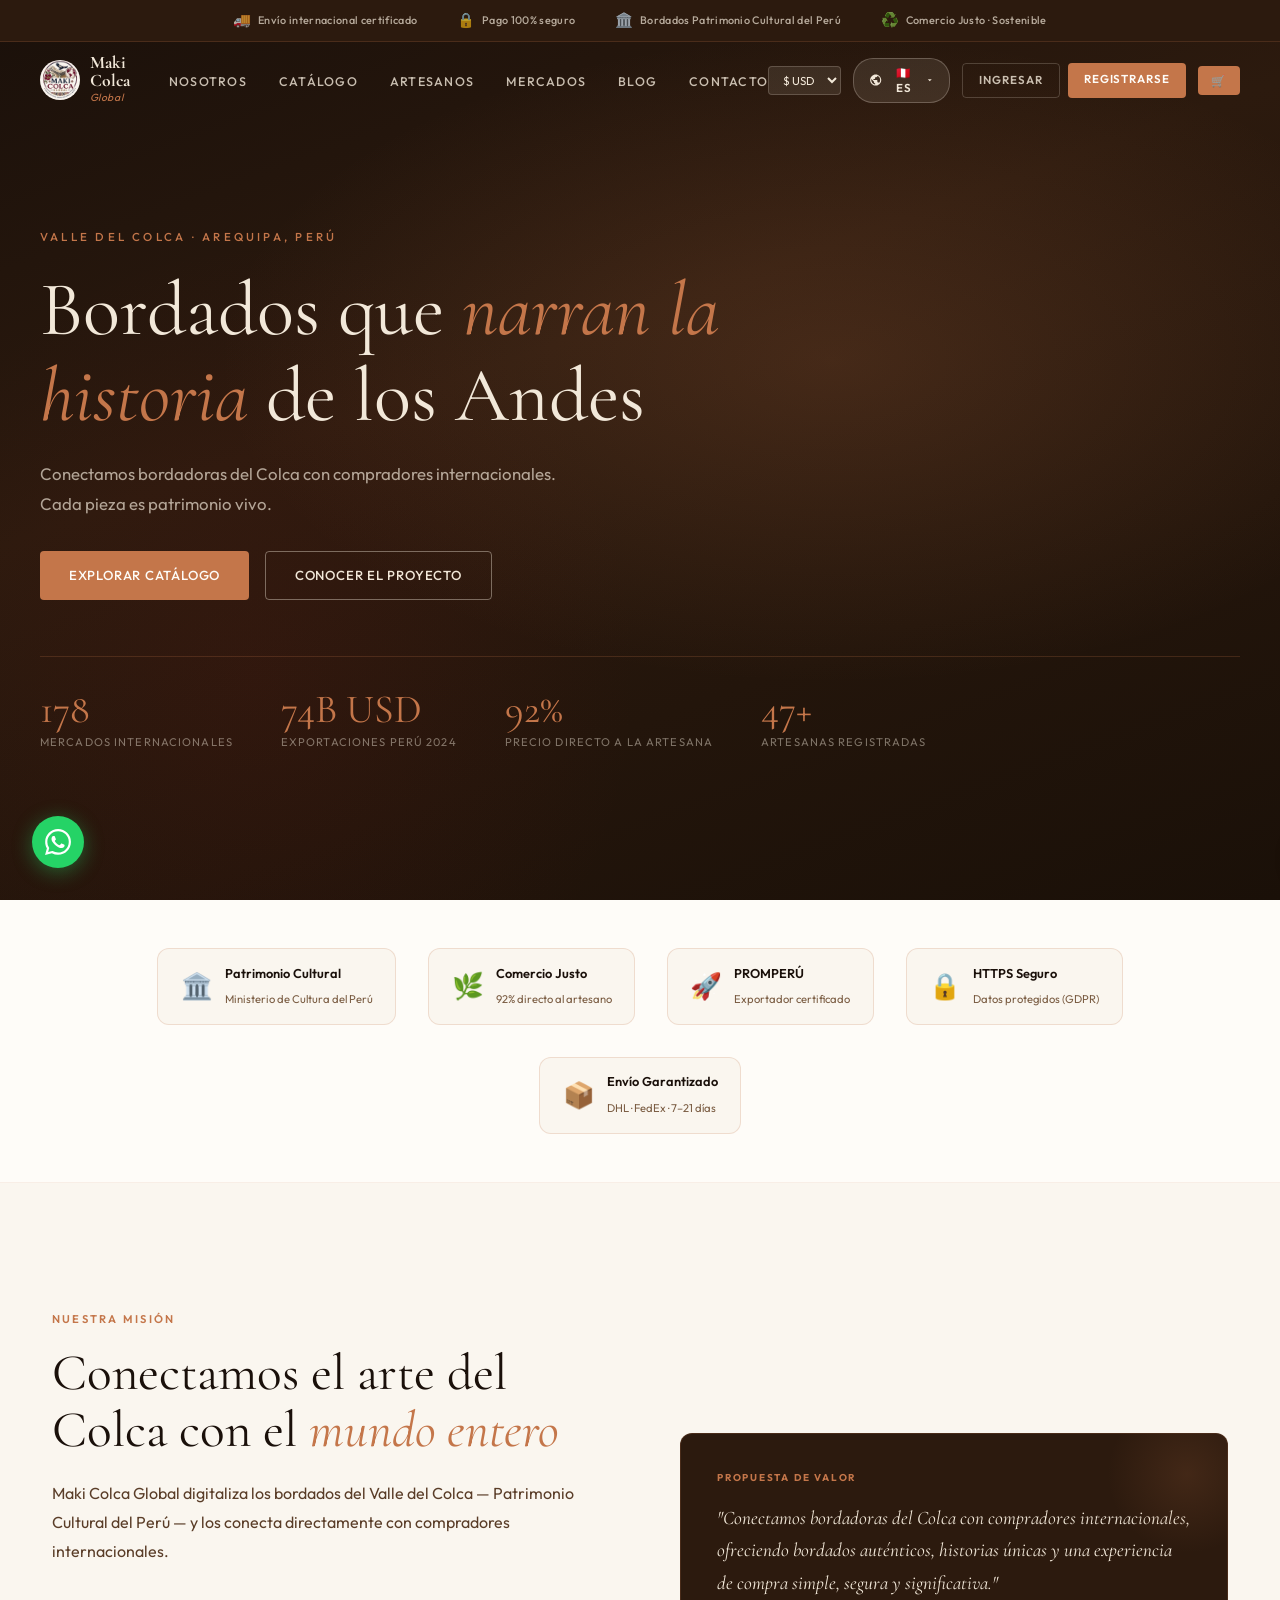
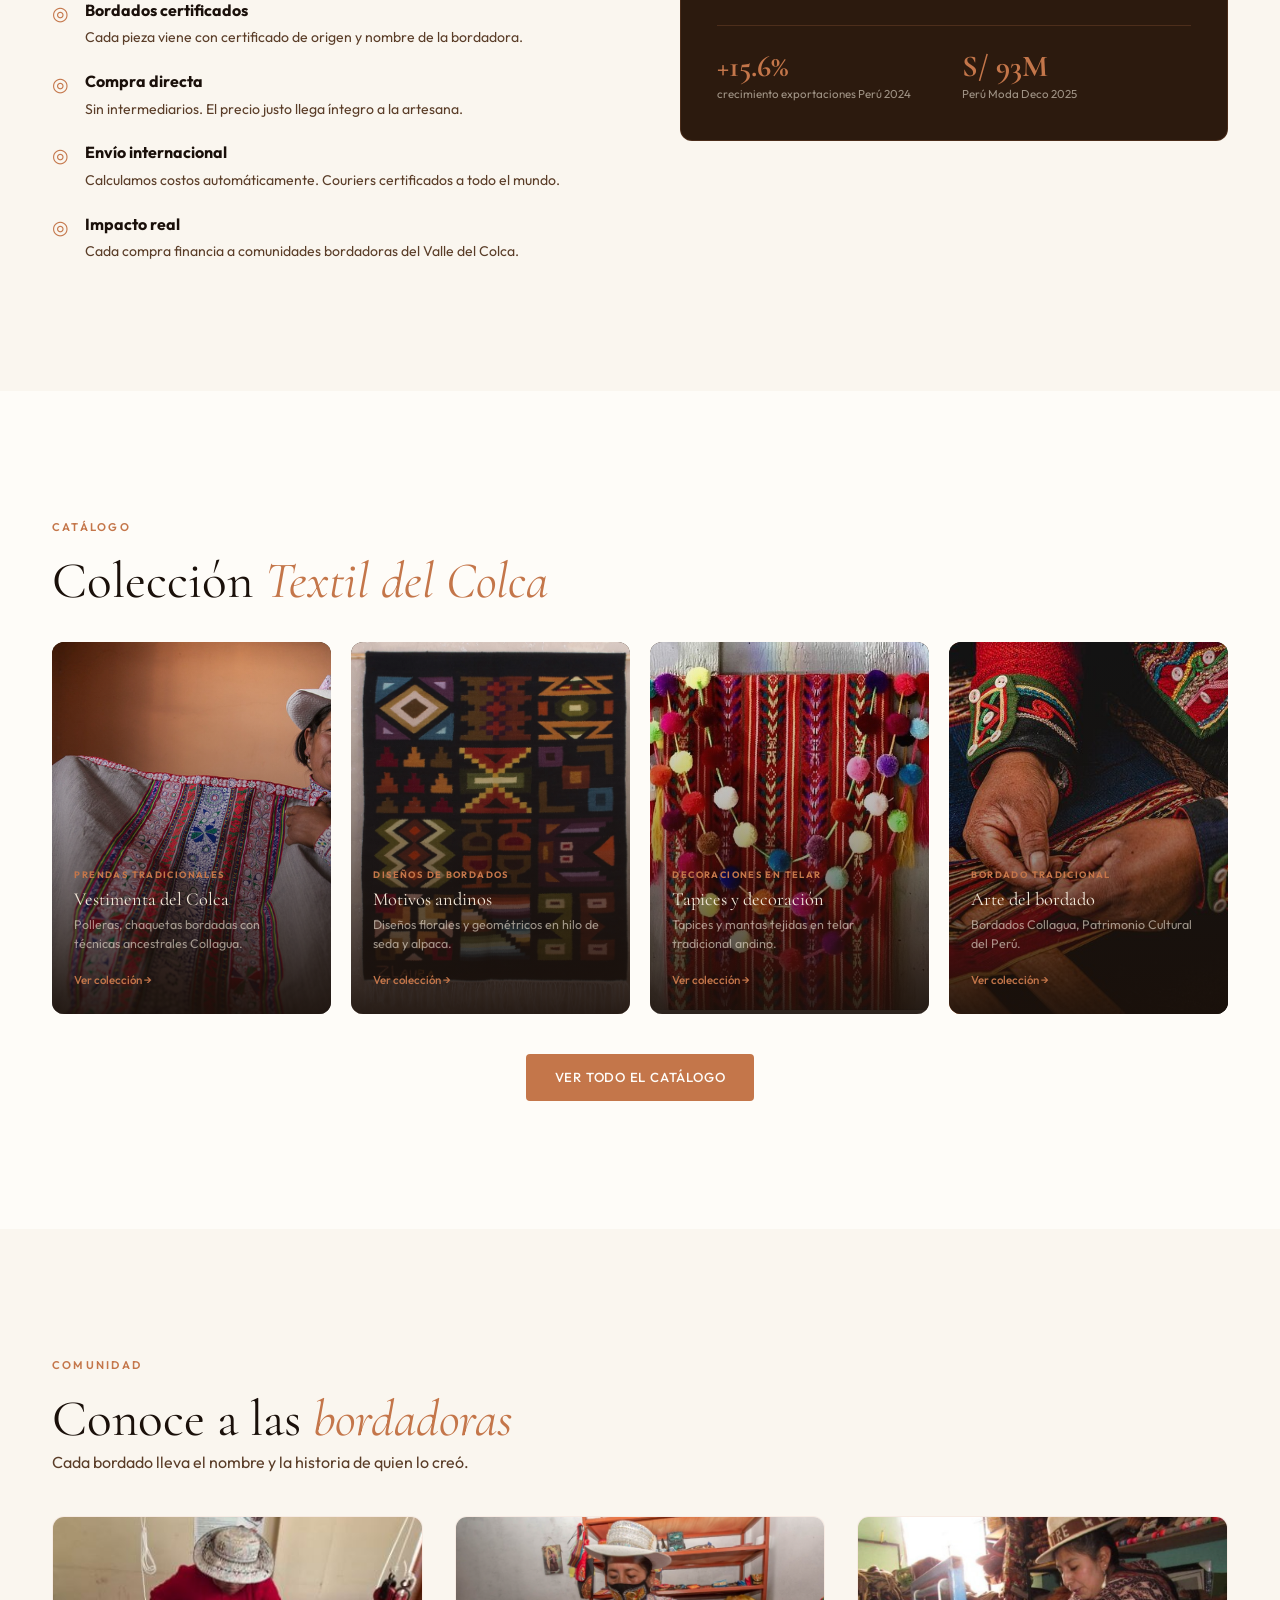
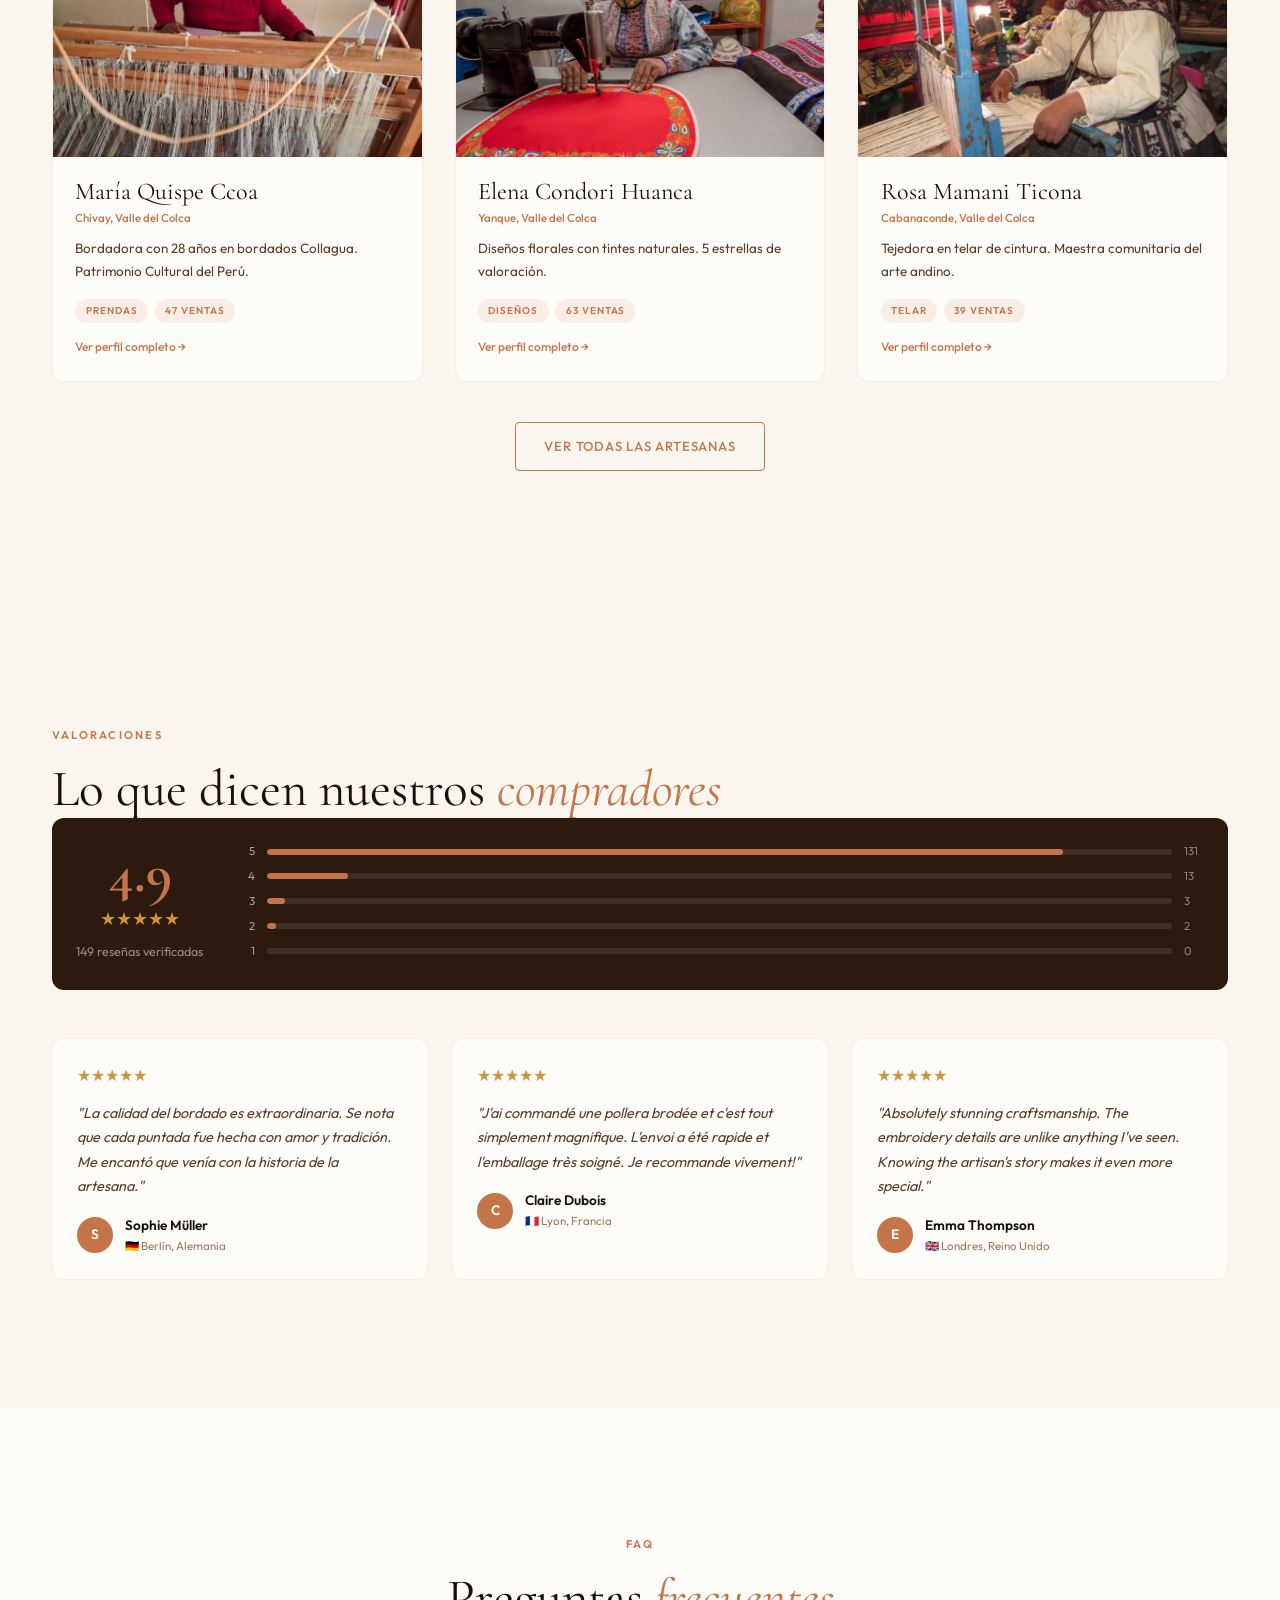
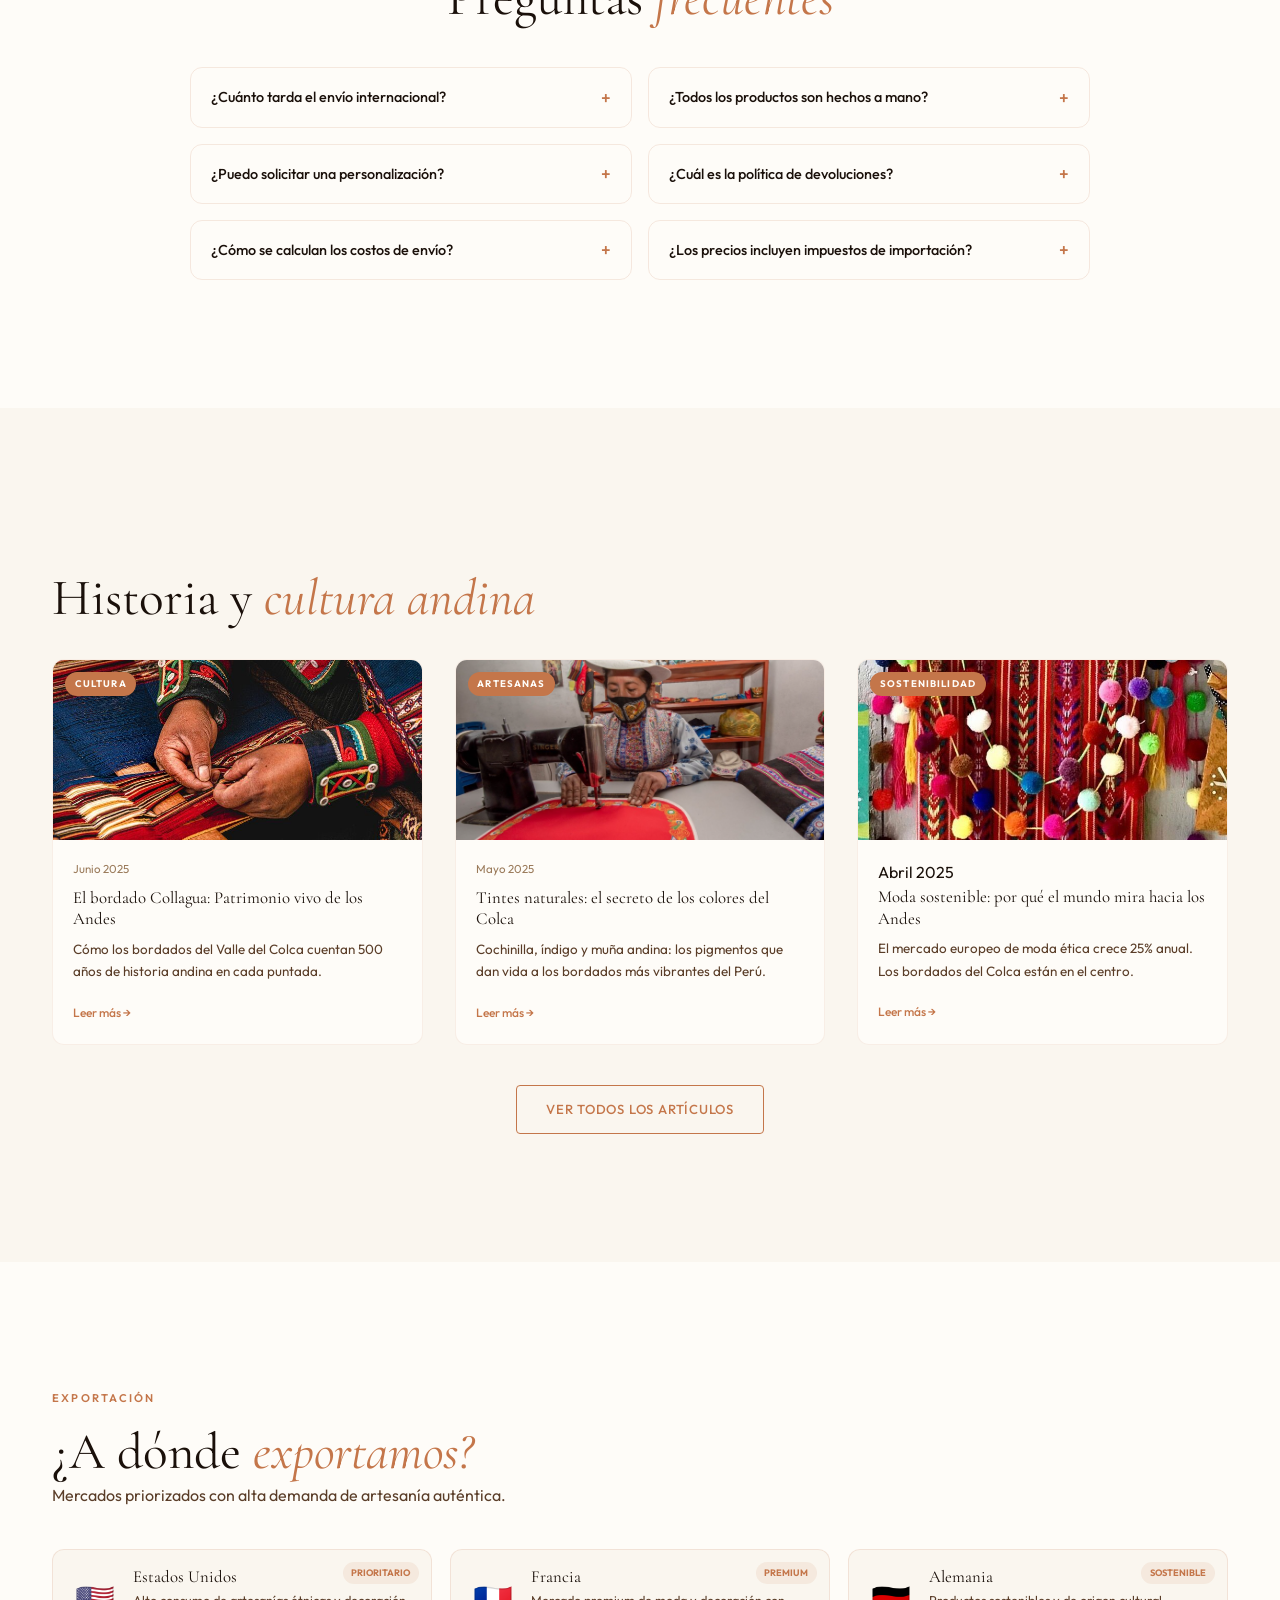
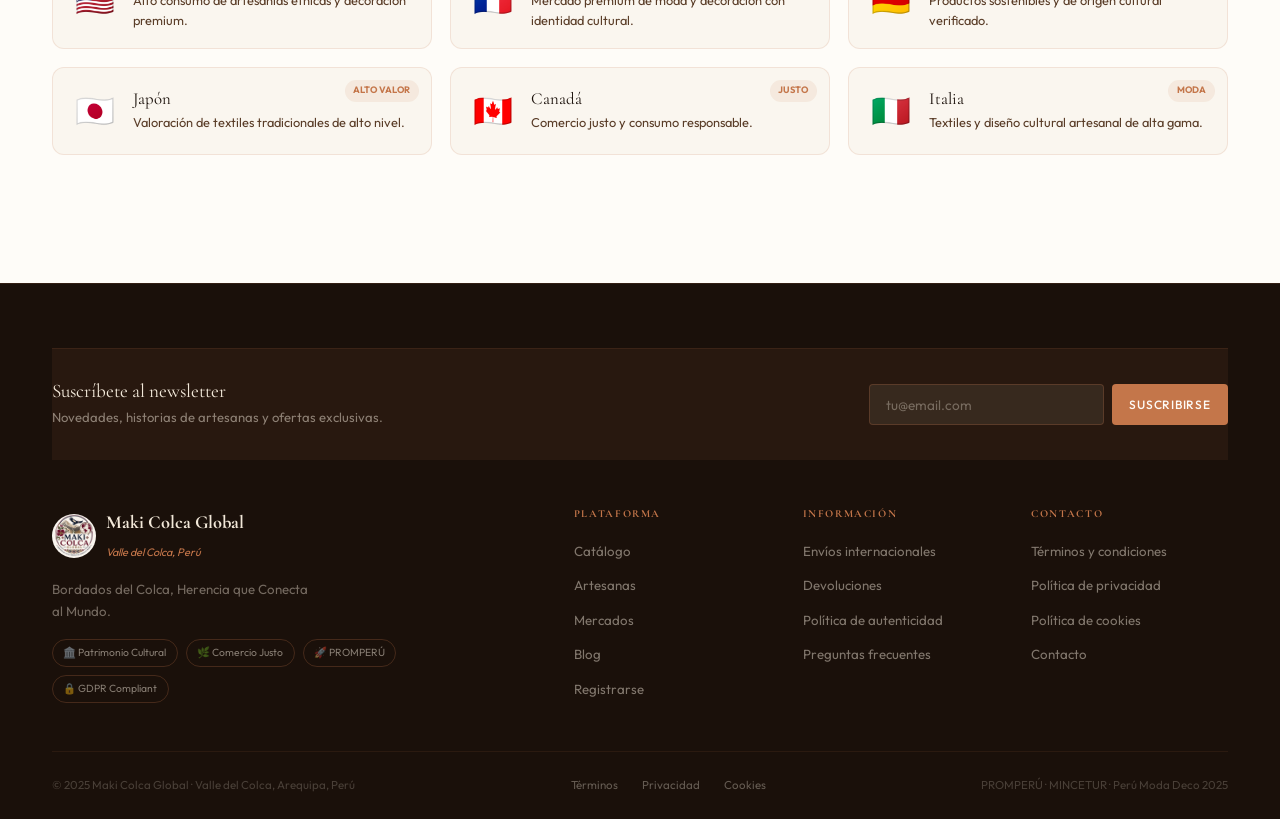
==== commit 7a11884a: "feat: v2 profesional — carrito, reseñas, multimoneda, blog, GDPR, WhatsApp" ====
--- a/index.html
+++ b/index.html
@@ -3,21 +3,53 @@
 <head>
   <meta charset="UTF-8" />
   <meta name="viewport" content="width=device-width, initial-scale=1.0" />
-  <title>Maki Colca Global — Bordados del Colca al Mundo</title>
-  <meta name="description" content="Plataforma de bordados del Valle del Colca. Prendas tradicionales, diseños andinos, envío mundial." />
+  <title>Maki Colca Global — Bordados Auténticos del Valle del Colca, Perú</title>
+  <meta name="description" content="Compra bordados artesanales auténticos del Valle del Colca. Prendas Collagua, Patrimonio Cultural del Perú. Envío internacional a Europa, Japón y más." />
+  <!-- Open Graph -->
+  <meta property="og:title" content="Maki Colca Global — Bordados del Colca al Mundo" />
+  <meta property="og:description" content="Bordados Collagua auténticos. Comercio justo. Envío a 178 países." />
+  <meta property="og:image" content="assets/logo.png" />
+  <meta property="og:type" content="website" />
+  <!-- GA4 -->
+  <script async src="https://www.googletagmanager.com/gtag/js?id=G-XXXXXXXXXX"></script>
   <link rel="stylesheet" href="css/main.css" />
 </head>
 <body>
+
+<!-- ── TRUST BAR ─────────────────────────────────────────────────────────── -->
+<div class="trust-bar">
+  <div class="trust-bar__inner">
+    <div class="trust-item"><span>🚚</span><span>Envío internacional certificado</span></div>
+    <div class="trust-item"><span>🔒</span><span>Pago 100% seguro</span></div>
+    <div class="trust-item"><span>🏛️</span><span>Bordados Patrimonio Cultural del Perú</span></div>
+    <div class="trust-item"><span>♻️</span><span>Comercio Justo · Sostenible</span></div>
+  </div>
+</div>
+
+<!-- ── NAV ─────────────────────────────────────────────────────────────────── -->
 <nav class="nav" id="nav">
-  <div class="nav__logo"><a href="index.html"><img class="nav__logo-img" src="assets/logo.png" alt="Maki Colca Global" /><div class="nav__logo-text"><strong>Maki Colca</strong><span>Global</span></div></a></div>
+  <div class="nav__logo">
+    <a href="index.html">
+      <img class="nav__logo-img" src="assets/logo.png" alt="Maki Colca Global" />
+      <div class="nav__logo-text"><strong>Maki Colca</strong><span>Global</span></div>
+    </a>
+  </div>
   <ul class="nav__links">
     <li><a href="#nosotros" data-i18n="nav_nosotros">Nosotros</a></li>
     <li><a href="pages/catalogo.html" data-i18n="nav_catalogo">Catálogo</a></li>
     <li><a href="#artesanos" data-i18n="nav_artesanos">Artesanos</a></li>
     <li><a href="#mercados" data-i18n="nav_mercados">Mercados</a></li>
+    <li><a href="pages/blog.html" data-i18n="nav_blog">Blog</a></li>
     <li><a href="pages/contacto.html" data-i18n="nav_contacto">Contacto</a></li>
   </ul>
   <div class="nav__right">
+    <!-- Currency -->
+    <select class="currency-select" id="currencySelect" aria-label="Moneda">
+      <option value="USD">$ USD</option>
+      <option value="EUR">€ EUR</option>
+      <option value="GBP">£ GBP</option>
+    </select>
+    <!-- Language -->
     <div class="lang-switcher">
       <button class="lang-btn" aria-label="Idioma">
         <svg viewBox="0 0 24 24" style="width:14px;height:14px;fill:currentColor"><path d="M12 2C6.48 2 2 6.48 2 12s4.48 10 10 10 10-4.48 10-10S17.52 2 12 2zm-1 17.93c-3.95-.49-7-3.85-7-7.93 0-.62.08-1.21.21-1.79L9 15v1c0 1.1.9 2 2 2v1.93zm6.9-2.54c-.26-.81-1-1.39-1.9-1.39h-1v-3c0-.55-.45-1-1-1H8v-2h2c.55 0 1-.45 1-1V7h2c1.1 0 2-.9 2-2v-.41c2.93 1.19 5 4.06 5 7.41 0 2.08-.8 3.97-2.1 5.39z"/></svg>
@@ -31,20 +63,27 @@
         <div class="lang-option" data-lang="en"><span class="flag">🇬🇧</span> English</div>
       </div>
     </div>
+    <!-- Auth -->
     <div class="nav__auth">
       <a href="pages/login.html" class="login-btn" data-i18n="nav_login">Ingresar</a>
       <a href="pages/register.html" class="register-btn" data-i18n="nav_register">Registrarse</a>
     </div>
+    <!-- Cart -->
+    <button class="cart-btn" onclick="openCart()" aria-label="Carrito">
+      🛒
+      <span class="cart-count" style="display:none">0</span>
+    </button>
   </div>
   <button class="nav__burger" id="navBurger" aria-label="Menú"><span></span><span></span><span></span></button>
 </nav>
 
+<!-- ── HERO ─────────────────────────────────────────────────────────────────── -->
 <header class="hero">
   <div class="hero__bg"></div>
   <div class="hero__content">
     <p class="hero__eyebrow" data-i18n="hero_eyebrow">Valle del Colca · Arequipa, Perú</p>
-    <h1 class="hero__title" data-i18n="hero_title">Bordados que <em>narran la historia</em> del Colca</h1>
-    <p class="hero__subtitle" data-i18n="hero_subtitle">Conectamos bordadoras del Colca con compradores internacionales.</p>
+    <h1 class="hero__title" data-i18n="hero_title">Bordados que <em>narran la historia</em> de los Andes</h1>
+    <p class="hero__subtitle" data-i18n="hero_subtitle">Conectamos bordadoras del Colca con compradores internacionales. Cada pieza es patrimonio vivo. Cada compra apoya una comunidad.</p>
     <div class="hero__actions">
       <a href="pages/catalogo.html" class="btn btn--primary" data-i18n="hero_btn1">Explorar catálogo</a>
       <a href="#nosotros" class="btn btn--ghost" data-i18n="hero_btn2">Conocer el proyecto</a>
@@ -53,22 +92,52 @@
   <div class="hero__stats">
     <div class="stat"><span class="stat__num" data-target="178">0</span><span class="stat__label" data-i18n="stat1_label">mercados internacionales</span></div>
     <div class="stat"><span class="stat__num" data-target="74" data-suffix="B USD">0</span><span class="stat__label" data-i18n="stat2_label">exportaciones Perú 2024</span></div>
-    <div class="stat"><span class="stat__num" data-target="7" data-suffix=" países">0</span><span class="stat__label" data-i18n="stat3_label">destinos prioritarios</span></div>
+    <div class="stat"><span class="stat__num" data-target="92" data-suffix="%">0</span><span class="stat__label">precio directo a la artesana</span></div>
+    <div class="stat"><span class="stat__num" data-target="47" data-suffix="+">0</span><span class="stat__label">artesanas registradas</span></div>
   </div>
 </header>
 
+<!-- ── TRUST BADGES ──────────────────────────────────────────────────────────── -->
+<div class="badges-section">
+  <div class="container">
+    <div class="badges-grid">
+      <div class="badge-item reveal">
+        <div class="badge-item__icon">🏛️</div>
+        <div class="badge-item__text"><strong>Patrimonio Cultural</strong><span>Ministerio de Cultura del Perú</span></div>
+      </div>
+      <div class="badge-item reveal">
+        <div class="badge-item__icon">🌿</div>
+        <div class="badge-item__text"><strong>Comercio Justo</strong><span>92% directo al artesano</span></div>
+      </div>
+      <div class="badge-item reveal">
+        <div class="badge-item__icon">🚀</div>
+        <div class="badge-item__text"><strong>PROMPERÚ</strong><span>Exportador certificado</span></div>
+      </div>
+      <div class="badge-item reveal">
+        <div class="badge-item__icon">🔒</div>
+        <div class="badge-item__text"><strong>HTTPS Seguro</strong><span>Datos protegidos (GDPR)</span></div>
+      </div>
+      <div class="badge-item reveal">
+        <div class="badge-item__icon">📦</div>
+        <div class="badge-item__text"><strong>Envío Garantizado</strong><span>DHL · FedEx · 7–21 días</span></div>
+      </div>
+    </div>
+  </div>
+</div>
+
+<!-- ── MISIÓN ────────────────────────────────────────────────────────────────── -->
 <section class="section section--sand" id="nosotros">
   <div class="container">
     <div style="display:grid;grid-template-columns:1fr 1fr;gap:5rem;align-items:center">
       <div>
         <p class="label reveal" data-i18n="mission_label">Nuestra misión</p>
         <h2 class="reveal" data-i18n="mission_title">Conectamos el arte del Colca con el <em>mundo entero</em></h2>
-        <p style="font-size:1rem;color:#5a3d28;line-height:1.8;margin:1.25rem 0 2rem" class="reveal" data-i18n="mission_text">Maki Colca Global digitaliza los bordados del Valle del Colca y los conecta directamente con compradores internacionales.</p>
+        <p style="font-size:1rem;color:#5a3d28;line-height:1.8;margin:1.25rem 0 2rem" class="reveal" data-i18n="mission_text">Maki Colca Global digitaliza los bordados del Valle del Colca y los conecta directamente con compradores internacionales sin intermediarios.</p>
         <ul style="display:flex;flex-direction:column;gap:1.25rem">
-          <li style="display:flex;gap:1rem;align-items:flex-start" class="reveal"><span style="color:#C4764A;font-size:1.2rem;flex-shrink:0">◎</span><div><strong style="display:block;margin-bottom:.2rem" data-i18n="feat1_title">Bordados certificados</strong><p style="font-size:.88rem;color:#5a3d28;line-height:1.6" data-i18n="feat1_desc">Cada pieza viene con certificado de origen.</p></div></li>
-          <li style="display:flex;gap:1rem;align-items:flex-start" class="reveal"><span style="color:#C4764A;font-size:1.2rem;flex-shrink:0">◎</span><div><strong style="display:block;margin-bottom:.2rem" data-i18n="feat2_title">Compra directa</strong><p style="font-size:.88rem;color:#5a3d28;line-height:1.6" data-i18n="feat2_desc">Sin intermediarios. El precio justo llega íntegro.</p></div></li>
-          <li style="display:flex;gap:1rem;align-items:flex-start" class="reveal"><span style="color:#C4764A;font-size:1.2rem;flex-shrink:0">◎</span><div><strong style="display:block;margin-bottom:.2rem" data-i18n="feat3_title">Envío internacional</strong><p style="font-size:.88rem;color:#5a3d28;line-height:1.6" data-i18n="feat3_desc">Calculamos costos automáticamente.</p></div></li>
-          <li style="display:flex;gap:1rem;align-items:flex-start" class="reveal"><span style="color:#C4764A;font-size:1.2rem;flex-shrink:0">◎</span><div><strong style="display:block;margin-bottom:.2rem" data-i18n="feat4_title">Impacto real</strong><p style="font-size:.88rem;color:#5a3d28;line-height:1.6" data-i18n="feat4_desc">Cada compra financia comunidades bordadoras.</p></div></li>
+          <li style="display:flex;gap:1rem;align-items:flex-start" class="reveal"><span style="color:#C4764A;font-size:1.2rem;flex-shrink:0">◎</span><div><strong style="display:block;margin-bottom:.2rem" data-i18n="feat1_title">Bordados certificados</strong><p style="font-size:.88rem;color:#5a3d28;line-height:1.6" data-i18n="feat1_desc">Cada pieza viene con certificado de origen y nombre de la bordadora.</p></div></li>
+          <li style="display:flex;gap:1rem;align-items:flex-start" class="reveal"><span style="color:#C4764A;font-size:1.2rem;flex-shrink:0">◎</span><div><strong style="display:block;margin-bottom:.2rem" data-i18n="feat2_title">Compra directa</strong><p style="font-size:.88rem;color:#5a3d28;line-height:1.6" data-i18n="feat2_desc">Sin intermediarios. El precio justo llega íntegro a la artesana.</p></div></li>
+          <li style="display:flex;gap:1rem;align-items:flex-start" class="reveal"><span style="color:#C4764A;font-size:1.2rem;flex-shrink:0">◎</span><div><strong style="display:block;margin-bottom:.2rem" data-i18n="feat3_title">Envío internacional</strong><p style="font-size:.88rem;color:#5a3d28;line-height:1.6" data-i18n="feat3_desc">Calculamos costos automáticamente. Couriers certificados a todo el mundo.</p></div></li>
+          <li style="display:flex;gap:1rem;align-items:flex-start" class="reveal"><span style="color:#C4764A;font-size:1.2rem;flex-shrink:0">◎</span><div><strong style="display:block;margin-bottom:.2rem" data-i18n="feat4_title">Impacto real</strong><p style="font-size:.88rem;color:#5a3d28;line-height:1.6" data-i18n="feat4_desc">Cada compra financia a comunidades bordadoras del Valle del Colca.</p></div></li>
         </ul>
       </div>
       <div class="reveal">
@@ -87,13 +156,14 @@
   </div>
 </section>
 
+<!-- ── CATÁLOGO PREVIEW ──────────────────────────────────────────────────────── -->
 <section class="section section--white" id="catalogo">
   <div class="container">
     <p class="label reveal" data-i18n="cat_label">Catálogo</p>
     <h2 class="reveal" data-i18n="cat_title">Colección <em>Textil del Colca</em></h2>
     <div class="categories reveal" style="margin-top:2rem">
-      <a href="pages/catalogo.html?cat=prendas" class="cat-card"><img class="cat-card__img" data-src="img/ROPA1.png" alt="Prendas Tradicionales" /><div class="cat-card__body"><span class="cat-card__tag" data-i18n="cat_filter1">Prendas Tradicionales</span><h3>Vestimenta del Colca</h3><p>Polleras, chaquetas y prendas bordadas con técnicas ancestrales Collagua.</p><span class="cat-card__cta">Ver colección →</span></div></a>
-      <a href="pages/catalogo.html?cat=disenios" class="cat-card"><img class="cat-card__img" data-src="img/Disenios_bordados.png" alt="Diseños de Bordados" /><div class="cat-card__body"><span class="cat-card__tag" data-i18n="cat_filter2">Diseños de Bordados</span><h3>Motivos andinos</h3><p>Diseños geométricos y florales en hilo de seda y alpaca.</p><span class="cat-card__cta">Ver colección →</span></div></a>
+      <a href="pages/catalogo.html?cat=prendas" class="cat-card"><img class="cat-card__img" data-src="img/ROPA1.png" alt="Prendas Tradicionales" /><div class="cat-card__body"><span class="cat-card__tag" data-i18n="cat_filter1">Prendas Tradicionales</span><h3>Vestimenta del Colca</h3><p>Polleras, chaquetas bordadas con técnicas ancestrales Collagua.</p><span class="cat-card__cta">Ver colección →</span></div></a>
+      <a href="pages/catalogo.html?cat=disenios" class="cat-card"><img class="cat-card__img" data-src="img/Disenios_bordados.png" alt="Diseños de Bordados" /><div class="cat-card__body"><span class="cat-card__tag" data-i18n="cat_filter2">Diseños de Bordados</span><h3>Motivos andinos</h3><p>Diseños florales y geométricos en hilo de seda y alpaca.</p><span class="cat-card__cta">Ver colección →</span></div></a>
       <a href="pages/catalogo.html?cat=telar" class="cat-card"><img class="cat-card__img" data-src="img/Decoraciones_en_Telar.jpg" alt="Decoraciones en Telar" /><div class="cat-card__body"><span class="cat-card__tag" data-i18n="cat_filter3">Decoraciones en Telar</span><h3>Tapices y decoración</h3><p>Tapices y mantas tejidas en telar tradicional andino.</p><span class="cat-card__cta">Ver colección →</span></div></a>
       <a href="pages/catalogo.html?cat=bordado" class="cat-card"><img class="cat-card__img" data-src="img/Bordado_Tradicional.jpg" alt="Bordado Tradicional" /><div class="cat-card__body"><span class="cat-card__tag" data-i18n="cat_filter4">Bordado Tradicional</span><h3>Arte del bordado</h3><p>Bordados Collagua, Patrimonio Cultural del Perú.</p><span class="cat-card__cta">Ver colección →</span></div></a>
     </div>
@@ -101,97 +171,249 @@
   </div>
 </section>
 
+<!-- ── ARTESANAS ─────────────────────────────────────────────────────────────── -->
 <section class="section section--sand" id="artesanos">
   <div class="container">
     <p class="label reveal" data-i18n="art_label">Comunidad</p>
     <h2 class="reveal" data-i18n="art_title">Conoce a las <em>bordadoras</em></h2>
     <p class="section-desc reveal" data-i18n="art_desc">Cada bordado lleva el nombre y la historia de quien lo creó.</p>
     <div class="artisans-grid">
-      <div class="artisan-card reveal" onclick="openArtisanModal({img:'img/Artesano1.png',tag:'Bordadora · Prendas Tradicionales',name:'María Quispe Ccoa',village:'Chivay, Valle del Colca',bio:'Bordadora con más de 28 años de experiencia en los bordados Collagua, declarados Patrimonio Cultural de la Nación. Sus polleras y mantas son reconocidas en ferias de Lima, Madrid y Nueva York.',story:'Aprendió el oficio de su madre a los 10 años. Cada motivo narra una historia del Valle: el cóndor, las flores silvestres, los cerros tutelares de Chivay.',metrics:[{value:\"47\",label:\"piezas vendidas\"},{value:\"12\",label:\"países destino\"},{value:\"4.9★\",label:\"valoración\"}],products:['Polleras bordadas','Mantas de alpaca','Chaquetillas','Cintillos','Telas decorativas']})">
+      <div class="artisan-card reveal" onclick="openArtisanModal({img:'img/Artesano1.png',tag:'Bordadora · Prendas Tradicionales',name:'María Quispe Ccoa',village:'Chivay, Valle del Colca',bio:'Bordadora con más de 28 años en los bordados Collagua, Patrimonio Cultural de la Nación. Sus polleras son reconocidas en ferias de Lima, Madrid y Nueva York.',story:'Aprendió el oficio de su madre a los 10 años. Cada motivo narra el Valle: el cóndor, las flores silvestres, los cerros tutelares de Chivay.',metrics:[{value:\"47\",label:\"piezas vendidas\"},{value:\"12\",label:\"países destino\"},{value:\"4.9★\",label:\"valoración\"}],products:['Polleras bordadas','Mantas de alpaca','Chaquetillas','Cintillos','Telas decorativas']})">
         <div class="artisan-card__img"><img data-src="img/Artesano1.png" alt="María Quispe Ccoa" /></div>
-        <div class="artisan-card__body"><h3>María Quispe Ccoa</h3><span class="artisan-card__village">Chivay, Valle del Colca</span><p>Bordadora con 28 años en bordados Collagua, Patrimonio Cultural. Especialista en polleras y prendas ceremoniales.</p><div><span class="artisan-card__tag">Prendas</span><span class="artisan-card__tag">Bordado</span><span class="artisan-card__tag">47 ventas</span></div><a class="artisan-card__link" data-i18n="art_see_profile">Ver perfil completo →</a></div>
-      </div>
-      <div class="artisan-card reveal" onclick="openArtisanModal({img:'img/Artesano2.png',tag:'Bordadora · Diseños de Bordados',name:'Elena Condori Huanca',village:'Yanque, Valle del Colca',bio:'Maestra en diseños florales y motivos geométricos. Trabaja con hilos de seda teñidos con plantas naturales: cochinilla, índigo y muña andina.',story:'Elena heredó los secretos del color de su abuela. Sus diseños combinan iconografía precolombina Collagua con flores silvestres del cañón. Cada pieza tarda entre 2 y 8 semanas.',metrics:[{value:\"63\",label:\"piezas vendidas\"},{value:\"15\",label:\"países destino\"},{value:\"5.0★\",label:\"valoración\"}],products:['Diseños florales','Bordados geométricos','Tintes naturales','Sombreros bordados','Cintillos']})">
+        <div class="artisan-card__body"><h3>María Quispe Ccoa</h3><span class="artisan-card__village">Chivay, Valle del Colca</span><p>Bordadora con 28 años en bordados Collagua. Patrimonio Cultural del Perú.</p><div><span class="artisan-card__tag">Prendas</span><span class="artisan-card__tag">47 ventas</span></div><a class="artisan-card__link" data-i18n="art_see_profile">Ver perfil completo →</a></div>
+      </div>
+      <div class="artisan-card reveal" onclick="openArtisanModal({img:'img/Artesano2.png',tag:'Bordadora · Diseños',name:'Elena Condori Huanca',village:'Yanque, Valle del Colca',bio:'Maestra en diseños florales con tintes naturales: cochinilla, índigo y muña andina.',story:'Sus diseños combinan iconografía precolombina Collagua con flores silvestres. Cada pieza tarda entre 2 y 8 semanas.',metrics:[{value:\"63\",label:\"piezas vendidas\"},{value:\"15\",label:\"países destino\"},{value:\"5.0★\",label:\"valoración\"}],products:['Diseños florales','Bordados geométricos','Tintes naturales','Sombreros bordados']})">
         <div class="artisan-card__img"><img data-src="img/Artesano2.png" alt="Elena Condori Huanca" /></div>
-        <div class="artisan-card__body"><h3>Elena Condori Huanca</h3><span class="artisan-card__village">Yanque, Valle del Colca</span><p>Especialista en diseños florales y geométricos. Usa tintes naturales — cochinilla, índigo, muña — para sus motivos bordados.</p><div><span class="artisan-card__tag">Diseños</span><span class="artisan-card__tag">Tintes naturales</span><span class="artisan-card__tag">63 ventas</span></div><a class="artisan-card__link" data-i18n="art_see_profile">Ver perfil completo →</a></div>
-      </div>
-      <div class="artisan-card reveal" onclick="openArtisanModal({img:'img/Artesano3.png',tag:'Tejedora · Decoraciones en Telar',name:'Rosa Mamani Ticona',village:'Cabanaconde, Valle del Colca',bio:'Tejedora en telar de cintura desde los 12 años. Sus tapices capturan el paisaje del Cañón del Colca usando lana de alpaca con técnicas preincas.',story:'Rosa vive en Cabanaconde, puerta del cañón más profundo del mundo. Enseña la técnica del telar de cintura a jóvenes de la comunidad.',metrics:[{value:\"39\",label:\"piezas vendidas\"},{value:\"9\",label:\"países destino\"},{value:\"4.8★\",label:\"valoración\"}],products:['Tapices decorativos','Mantas de alpaca','Bolsos','Decoraciones','Cinturones']})">
+        <div class="artisan-card__body"><h3>Elena Condori Huanca</h3><span class="artisan-card__village">Yanque, Valle del Colca</span><p>Diseños florales con tintes naturales. 5 estrellas de valoración.</p><div><span class="artisan-card__tag">Diseños</span><span class="artisan-card__tag">63 ventas</span></div><a class="artisan-card__link" data-i18n="art_see_profile">Ver perfil completo →</a></div>
+      </div>
+      <div class="artisan-card reveal" onclick="openArtisanModal({img:'img/Artesano3.png',tag:'Tejedora · Telar',name:'Rosa Mamani Ticona',village:'Cabanaconde, Valle del Colca',bio:'Tejedora en telar de cintura desde los 12 años. Tapices del Cañón del Colca en lana de alpaca.',story:'Enseña la técnica del telar a jóvenes de la comunidad de Cabanaconde.',metrics:[{value:\"39\",label:\"piezas vendidas\"},{value:\"9\",label:\"países destino\"},{value:\"4.8★\",label:\"valoración\"}],products:['Tapices','Mantas de alpaca','Bolsos','Decoraciones']})">
         <div class="artisan-card__img"><img data-src="img/Artesano3.png" alt="Rosa Mamani Ticona" /></div>
-        <div class="artisan-card__body"><h3>Rosa Mamani Ticona</h3><span class="artisan-card__village">Cabanaconde, Valle del Colca</span><p>Tejedora en telar de cintura. Sus tapices reproducen el paisaje del Cañón del Colca con técnicas preincas.</p><div><span class="artisan-card__tag">Telar</span><span class="artisan-card__tag">Tapices</span><span class="artisan-card__tag">39 ventas</span></div><a class="artisan-card__link" data-i18n="art_see_profile">Ver perfil completo →</a></div>
+        <div class="artisan-card__body"><h3>Rosa Mamani Ticona</h3><span class="artisan-card__village">Cabanaconde, Valle del Colca</span><p>Tejedora en telar de cintura. Maestra comunitaria del arte andino.</p><div><span class="artisan-card__tag">Telar</span><span class="artisan-card__tag">39 ventas</span></div><a class="artisan-card__link" data-i18n="art_see_profile">Ver perfil completo →</a></div>
       </div>
     </div>
     <div class="text-center reveal" style="margin-top:2.5rem"><a href="pages/artesanos.html" class="btn btn--outline" data-i18n="art_see_all">Ver todas las artesanas</a></div>
   </div>
 </section>
 
+<!-- ── REVIEWS ───────────────────────────────────────────────────────────────── -->
+<section class="reviews-section" id="resenas">
+  <div class="container">
+    <p class="label reveal">Valoraciones</p>
+    <h2 class="reveal">Lo que dicen nuestros <em>compradores</em></h2>
+    <div class="reviews-summary reveal">
+      <div class="reviews-summary__score">
+        <strong>4.9</strong>
+        <div style="color:#C9973A;font-size:1.1rem;margin:.3rem 0">★★★★★</div>
+        <span>149 reseñas verificadas</span>
+      </div>
+      <div class="reviews-summary__bars">
+        <div class="rating-bar"><span class="rating-bar__label">5</span><div class="rating-bar__track"><div class="rating-bar__fill" style="width:88%"></div></div><span class="rating-bar__count">131</span></div>
+        <div class="rating-bar"><span class="rating-bar__label">4</span><div class="rating-bar__track"><div class="rating-bar__fill" style="width:9%"></div></div><span class="rating-bar__count">13</span></div>
+        <div class="rating-bar"><span class="rating-bar__label">3</span><div class="rating-bar__track"><div class="rating-bar__fill" style="width:2%"></div></div><span class="rating-bar__count">3</span></div>
+        <div class="rating-bar"><span class="rating-bar__label">2</span><div class="rating-bar__track"><div class="rating-bar__fill" style="width:1%"></div></div><span class="rating-bar__count">2</span></div>
+        <div class="rating-bar"><span class="rating-bar__label">1</span><div class="rating-bar__track"><div class="rating-bar__fill" style="width:0%"></div></div><span class="rating-bar__count">0</span></div>
+      </div>
+    </div>
+    <div class="reviews-grid">
+      <div class="review-card reveal">
+        <div class="review-card__stars">★★★★★</div>
+        <p class="review-card__text">"La calidad del bordado es extraordinaria. Se nota que cada puntada fue hecha con amor y tradición. Me encantó que venía con la historia de la artesana."</p>
+        <div class="review-card__author"><div class="review-card__avatar">S</div><div><div class="review-card__name">Sophie Müller</div><div class="review-card__country">🇩🇪 Berlín, Alemania</div></div></div>
+      </div>
+      <div class="review-card reveal">
+        <div class="review-card__stars">★★★★★</div>
+        <p class="review-card__text">"J'ai commandé une pollera brodée et c'est tout simplement magnifique. L'envoi a été rapide et l'emballage très soigné. Je recommande vivement!"</p>
+        <div class="review-card__author"><div class="review-card__avatar">C</div><div><div class="review-card__name">Claire Dubois</div><div class="review-card__country">🇫🇷 Lyon, Francia</div></div></div>
+      </div>
+      <div class="review-card reveal">
+        <div class="review-card__stars">★★★★★</div>
+        <p class="review-card__text">"Absolutely stunning craftsmanship. The embroidery details are unlike anything I've seen. Knowing the artisan's story makes it even more special."</p>
+        <div class="review-card__author"><div class="review-card__avatar">E</div><div><div class="review-card__name">Emma Thompson</div><div class="review-card__country">🇬🇧 Londres, Reino Unido</div></div></div>
+      </div>
+    </div>
+  </div>
+</section>
+
+<!-- ── FAQ ───────────────────────────────────────────────────────────────────── -->
+<section class="faq-section">
+  <div class="container">
+    <p class="label label--center reveal">FAQ</p>
+    <h2 class="text-center reveal">Preguntas <em>frecuentes</em></h2>
+    <div class="faq-grid" style="margin-top:2.5rem">
+      <div class="faq-item reveal">
+        <button class="faq-question">¿Cuánto tarda el envío internacional? <span class="faq-icon">+</span></button>
+        <div class="faq-answer"><p>Los envíos a Europa tardan entre 7 y 14 días hábiles con DHL o FedEx. Japón y Asia entre 10 y 21 días. Cada pedido incluye número de tracking en tiempo real.</p></div>
+      </div>
+      <div class="faq-item reveal">
+        <button class="faq-question">¿Todos los productos son hechos a mano? <span class="faq-icon">+</span></button>
+        <div class="faq-answer"><p>Sí. Cada pieza es elaborada manualmente por las artesanas del Valle del Colca usando técnicas ancestrales. No producimos en serie ni usamos bordado industrial.</p></div>
+      </div>
+      <div class="faq-item reveal">
+        <button class="faq-question">¿Puedo solicitar una personalización? <span class="faq-icon">+</span></button>
+        <div class="faq-answer"><p>Sí. Puedes contactarnos para solicitar colores específicos, tamaños o motivos. El tiempo adicional varía según la complejidad (2–6 semanas extra).</p></div>
+      </div>
+      <div class="faq-item reveal">
+        <button class="faq-question">¿Cuál es la política de devoluciones? <span class="faq-icon">+</span></button>
+        <div class="faq-answer"><p>Aceptamos devoluciones dentro de 14 días si el producto llega dañado o no corresponde a la descripción. Los productos personalizados no son retornables.</p></div>
+      </div>
+      <div class="faq-item reveal">
+        <button class="faq-question">¿Cómo se calculan los costos de envío? <span class="faq-icon">+</span></button>
+        <div class="faq-answer"><p>El costo se calcula automáticamente al ingresar tu país de destino en el carrito. Varía según peso, destino y courier. Los pedidos sobre $200 USD tienen envío gratuito.</p></div>
+      </div>
+      <div class="faq-item reveal">
+        <button class="faq-question">¿Los precios incluyen impuestos de importación? <span class="faq-icon">+</span></button>
+        <div class="faq-answer"><p>Los precios mostrados no incluyen impuestos de importación del país destino. En la UE, productos artesanales bajo €150 suelen estar exentos. Consulta las normas de tu país.</p></div>
+      </div>
+    </div>
+  </div>
+</section>
+
+<!-- ── BLOG PREVIEW ──────────────────────────────────────────────────────────── -->
+<section class="section section--sand">
+  <div class="container">
+    <p class="label reveal">Blog</p>
+    <h2 class="reveal">Historia y <em>cultura andina</em></h2>
+    <div class="blog-grid" style="margin-top:2rem">
+      <a href="pages/blog.html" class="blog-card reveal">
+        <div class="blog-card__img"><img data-src="img/Bordado_Tradicional.jpg" alt="Bordado Collagua" /><span class="blog-card__cat">Cultura</span></div>
+        <div class="blog-card__body"><div class="blog-card__date">Junio 2025</div><h3>El bordado Collagua: Patrimonio vivo de los Andes</h3><p>Cómo los bordados del Valle del Colca cuentan 500 años de historia andina en cada puntada.</p><span class="blog-card__link">Leer más →</span></div>
+      </a>
+      <a href="pages/blog.html" class="blog-card reveal">
+        <div class="blog-card__img"><img data-src="img/Artesano2.png" alt="Artesana bordando" /><span class="blog-card__cat">Artesanas</span></div>
+        <div class="blog-card__body"><div class="blog-card__date">Mayo 2025</div><h3>Tintes naturales: el secreto de los colores del Colca</h3><p>Cochinilla, índigo y muña andina: los pigmentos que dan vida a los bordados más vibrantes del Perú.</p><span class="blog-card__link">Leer más →</span></div>
+      </a>
+      <a href="pages/blog.html" class="blog-card reveal">
+        <div class="blog-card__img"><img data-src="img/Decoraciones_en_Telar.jpg" alt="Telar andino" /><span class="blog-card__cat">Sostenibilidad</span></div>
+        <div class="blog-card__body"><div class="blog-date">Abril 2025</div><h3>Moda sostenible: por qué el mundo mira hacia los Andes</h3><p>El mercado europeo de moda ética crece 25% anual. Los bordados del Colca están en el centro.</p><span class="blog-card__link">Leer más →</span></div>
+      </a>
+    </div>
+    <div class="text-center reveal" style="margin-top:2.5rem"><a href="pages/blog.html" class="btn btn--outline">Ver todos los artículos</a></div>
+  </div>
+</section>
+
+<!-- ── MERCADOS ──────────────────────────────────────────────────────────────── -->
 <section class="section section--white" id="mercados">
   <div class="container">
     <p class="label reveal" data-i18n="mkt_label">Exportación</p>
     <h2 class="reveal" data-i18n="mkt_title">¿A dónde <em>exportamos?</em></h2>
     <p class="section-desc reveal" data-i18n="mkt_desc">Mercados priorizados con alta demanda de artesanía auténtica y bordados culturales peruanos.</p>
     <div style="display:grid;grid-template-columns:repeat(auto-fill,minmax(290px,1fr));gap:1.1rem">
-      <div class="reveal" style="display:flex;align-items:center;gap:1.1rem;padding:1.1rem 1.4rem;border:1px solid rgba(196,118,74,.15);border-radius:12px;background:var(--sand-light);position:relative"><span style="font-size:2rem">🇺🇸</span><div><h3 style="font-size:1.05rem;margin-bottom:.2rem">Estados Unidos</h3><p style="font-size:.8rem;color:#5a3d28;line-height:1.5">Alto consumo de artesanías étnicas y mercado de decoración premium.</p></div><span style="position:absolute;top:.75rem;right:.75rem;font-size:.58rem;font-weight:700;letter-spacing:.1em;text-transform:uppercase;color:#C4764A;background:rgba(196,118,74,.1);padding:.22rem .55rem;border-radius:20px">Prioritario</span></div>
-      <div class="reveal" style="display:flex;align-items:center;gap:1.1rem;padding:1.1rem 1.4rem;border:1px solid rgba(196,118,74,.15);border-radius:12px;background:var(--sand-light);position:relative"><span style="font-size:2rem">🇫🇷</span><div><h3 style="font-size:1.05rem;margin-bottom:.2rem">Francia</h3><p style="font-size:.8rem;color:#5a3d28;line-height:1.5">Mercado premium de moda y decoración con identidad cultural.</p></div><span style="position:absolute;top:.75rem;right:.75rem;font-size:.58rem;font-weight:700;letter-spacing:.1em;text-transform:uppercase;color:#C4764A;background:rgba(196,118,74,.1);padding:.22rem .55rem;border-radius:20px">Premium</span></div>
-      <div class="reveal" style="display:flex;align-items:center;gap:1.1rem;padding:1.1rem 1.4rem;border:1px solid rgba(196,118,74,.15);border-radius:12px;background:var(--sand-light);position:relative"><span style="font-size:2rem">🇩🇪</span><div><h3 style="font-size:1.05rem;margin-bottom:.2rem">Alemania</h3><p style="font-size:.8rem;color:#5a3d28;line-height:1.5">Interés en productos sostenibles y de origen cultural verificado.</p></div><span style="position:absolute;top:.75rem;right:.75rem;font-size:.58rem;font-weight:700;letter-spacing:.1em;text-transform:uppercase;color:#C4764A;background:rgba(196,118,74,.1);padding:.22rem .55rem;border-radius:20px">Sostenible</span></div>
-      <div class="reveal" style="display:flex;align-items:center;gap:1.1rem;padding:1.1rem 1.4rem;border:1px solid rgba(196,118,74,.15);border-radius:12px;background:var(--sand-light);position:relative"><span style="font-size:2rem">🇯🇵</span><div><h3 style="font-size:1.05rem;margin-bottom:.2rem">Japón</h3><p style="font-size:.8rem;color:#5a3d28;line-height:1.5">Valoración de textiles tradicionales y artesanía de alto nivel.</p></div><span style="position:absolute;top:.75rem;right:.75rem;font-size:.58rem;font-weight:700;letter-spacing:.1em;text-transform:uppercase;color:#C4764A;background:rgba(196,118,74,.1);padding:.22rem .55rem;border-radius:20px">Alto valor</span></div>
-      <div class="reveal" style="display:flex;align-items:center;gap:1.1rem;padding:1.1rem 1.4rem;border:1px solid rgba(196,118,74,.15);border-radius:12px;background:var(--sand-light);position:relative"><span style="font-size:2rem">🇨🇦</span><div><h3 style="font-size:1.05rem;margin-bottom:.2rem">Canadá</h3><p style="font-size:.8rem;color:#5a3d28;line-height:1.5">Comercio justo y consumo responsable con fuerte conciencia social.</p></div><span style="position:absolute;top:.75rem;right:.75rem;font-size:.58rem;font-weight:700;letter-spacing:.1em;text-transform:uppercase;color:#C4764A;background:rgba(196,118,74,.1);padding:.22rem .55rem;border-radius:20px">Comercio justo</span></div>
-      <div class="reveal" style="display:flex;align-items:center;gap:1.1rem;padding:1.1rem 1.4rem;border:1px solid rgba(196,118,74,.15);border-radius:12px;background:var(--sand-light);position:relative"><span style="font-size:2rem">🇮🇹</span><div><h3 style="font-size:1.05rem;margin-bottom:.2rem">Italia</h3><p style="font-size:.8rem;color:#5a3d28;line-height:1.5">Demanda de textiles y diseño cultural artesanal de alta gama.</p></div><span style="position:absolute;top:.75rem;right:.75rem;font-size:.58rem;font-weight:700;letter-spacing:.1em;text-transform:uppercase;color:#C4764A;background:rgba(196,118,74,.1);padding:.22rem .55rem;border-radius:20px">Moda</span></div>
-      <div class="reveal" style="display:flex;align-items:center;gap:1.1rem;padding:1.1rem 1.4rem;border:1px solid rgba(196,118,74,.15);border-radius:12px;background:var(--sand-light);position:relative"><span style="font-size:2rem">🇬🇧</span><div><h3 style="font-size:1.05rem;margin-bottom:.2rem">Reino Unido</h3><p style="font-size:.8rem;color:#5a3d28;line-height:1.5">Mercado multicultural con alta demanda de productos étnicos.</p></div><span style="position:absolute;top:.75rem;right:.75rem;font-size:.58rem;font-weight:700;letter-spacing:.1em;text-transform:uppercase;color:#C4764A;background:rgba(196,118,74,.1);padding:.22rem .55rem;border-radius:20px">Étnico</span></div>
-    </div>
-  </div>
-</section>
-
-<section style="position:relative;padding:8rem 0;overflow:hidden">
-  <div style="position:absolute;inset:0;background:radial-gradient(ellipse 80% 80% at 50% 50%,rgba(196,118,74,.12),transparent),linear-gradient(160deg,#1A100A,#2C1A0E)"></div>
-  <div class="container" style="position:relative;z-index:1;text-align:center">
-    <p class="label label--center label--light reveal" data-i18n="cta_label">¿Listo para empezar?</p>
-    <h2 class="reveal" style="color:#F2E8D9;max-width:560px;margin:0 auto 1.25rem" data-i18n="cta_title">Bordados del Colca <em>al mundo</em></h2>
-    <p class="reveal" style="color:rgba(242,232,217,.62);font-size:1rem;max-width:480px;margin:0 auto 2.25rem;line-height:1.75" data-i18n="cta_text">Explora nuestra colección o únete como comprador internacional.</p>
-    <div style="display:flex;gap:1rem;justify-content:center;flex-wrap:wrap" class="reveal">
-      <a href="pages/catalogo.html" class="btn btn--primary" data-i18n="cta_btn1">Ver catálogo</a>
-      <a href="pages/register.html" class="btn btn--ghost" data-i18n="nav_register">Registrarse</a>
-    </div>
-  </div>
-</section>
-
+      <div class="reveal" style="display:flex;align-items:center;gap:1.1rem;padding:1.1rem 1.4rem;border:1px solid rgba(196,118,74,.15);border-radius:12px;background:var(--sand-light);position:relative"><span style="font-size:2rem">🇺🇸</span><div><h3 style="font-size:1.05rem;margin-bottom:.2rem">Estados Unidos</h3><p style="font-size:.8rem;color:#5a3d28">Alto consumo de artesanías étnicas y decoración premium.</p></div><span style="position:absolute;top:.75rem;right:.75rem;font-size:.58rem;font-weight:700;text-transform:uppercase;color:#C4764A;background:rgba(196,118,74,.1);padding:.22rem .55rem;border-radius:20px">Prioritario</span></div>
+      <div class="reveal" style="display:flex;align-items:center;gap:1.1rem;padding:1.1rem 1.4rem;border:1px solid rgba(196,118,74,.15);border-radius:12px;background:var(--sand-light);position:relative"><span style="font-size:2rem">🇫🇷</span><div><h3 style="font-size:1.05rem;margin-bottom:.2rem">Francia</h3><p style="font-size:.8rem;color:#5a3d28">Mercado premium de moda y decoración con identidad cultural.</p></div><span style="position:absolute;top:.75rem;right:.75rem;font-size:.58rem;font-weight:700;text-transform:uppercase;color:#C4764A;background:rgba(196,118,74,.1);padding:.22rem .55rem;border-radius:20px">Premium</span></div>
+      <div class="reveal" style="display:flex;align-items:center;gap:1.1rem;padding:1.1rem 1.4rem;border:1px solid rgba(196,118,74,.15);border-radius:12px;background:var(--sand-light);position:relative"><span style="font-size:2rem">🇩🇪</span><div><h3 style="font-size:1.05rem;margin-bottom:.2rem">Alemania</h3><p style="font-size:.8rem;color:#5a3d28">Productos sostenibles y de origen cultural verificado.</p></div><span style="position:absolute;top:.75rem;right:.75rem;font-size:.58rem;font-weight:700;text-transform:uppercase;color:#C4764A;background:rgba(196,118,74,.1);padding:.22rem .55rem;border-radius:20px">Sostenible</span></div>
+      <div class="reveal" style="display:flex;align-items:center;gap:1.1rem;padding:1.1rem 1.4rem;border:1px solid rgba(196,118,74,.15);border-radius:12px;background:var(--sand-light);position:relative"><span style="font-size:2rem">🇯🇵</span><div><h3 style="font-size:1.05rem;margin-bottom:.2rem">Japón</h3><p style="font-size:.8rem;color:#5a3d28">Valoración de textiles tradicionales de alto nivel.</p></div><span style="position:absolute;top:.75rem;right:.75rem;font-size:.58rem;font-weight:700;text-transform:uppercase;color:#C4764A;background:rgba(196,118,74,.1);padding:.22rem .55rem;border-radius:20px">Alto valor</span></div>
+      <div class="reveal" style="display:flex;align-items:center;gap:1.1rem;padding:1.1rem 1.4rem;border:1px solid rgba(196,118,74,.15);border-radius:12px;background:var(--sand-light);position:relative"><span style="font-size:2rem">🇨🇦</span><div><h3 style="font-size:1.05rem;margin-bottom:.2rem">Canadá</h3><p style="font-size:.8rem;color:#5a3d28">Comercio justo y consumo responsable.</p></div><span style="position:absolute;top:.75rem;right:.75rem;font-size:.58rem;font-weight:700;text-transform:uppercase;color:#C4764A;background:rgba(196,118,74,.1);padding:.22rem .55rem;border-radius:20px">Justo</span></div>
+      <div class="reveal" style="display:flex;align-items:center;gap:1.1rem;padding:1.1rem 1.4rem;border:1px solid rgba(196,118,74,.15);border-radius:12px;background:var(--sand-light);position:relative"><span style="font-size:2rem">🇮🇹</span><div><h3 style="font-size:1.05rem;margin-bottom:.2rem">Italia</h3><p style="font-size:.8rem;color:#5a3d28">Textiles y diseño cultural artesanal de alta gama.</p></div><span style="position:absolute;top:.75rem;right:.75rem;font-size:.58rem;font-weight:700;text-transform:uppercase;color:#C4764A;background:rgba(196,118,74,.1);padding:.22rem .55rem;border-radius:20px">Moda</span></div>
+    </div>
+  </div>
+</section>
+
+<!-- ── FOOTER ────────────────────────────────────────────────────────────────── -->
 <footer class="footer">
   <div class="container">
-    <div class="footer__top">
+    <!-- Newsletter -->
+    <div class="footer__newsletter">
+      <div class="footer__newsletter-inner">
+        <div>
+          <h4>Suscríbete al newsletter</h4>
+          <p>Novedades, historias de artesanas y ofertas exclusivas.</p>
+        </div>
+        <form class="newsletter-form newsletter-form-el">
+          <input type="email" class="newsletter-input" placeholder="tu@email.com" required />
+          <button type="submit" class="btn btn--primary btn--sm">Suscribirse</button>
+        </form>
+      </div>
+    </div>
+    <div class="footer__top" style="padding-top:3rem">
       <div class="footer__brand">
         <div class="footer__logo"><img src="assets/logo.png" alt="Maki Colca Global" /><div class="footer__logo-text"><strong>Maki Colca Global</strong><span>Valle del Colca, Perú</span></div></div>
         <p data-i18n="footer_tagline">Bordados del Colca, Herencia que Conecta al Mundo.</p>
+        <div class="footer__seals">
+          <span class="footer__seal">🏛️ Patrimonio Cultural</span>
+          <span class="footer__seal">🌿 Comercio Justo</span>
+          <span class="footer__seal">🚀 PROMPERÚ</span>
+          <span class="footer__seal">🔒 GDPR Compliant</span>
+        </div>
       </div>
       <div class="footer__links">
-        <div class="footer__col"><h4 data-i18n="footer_col1">Plataforma</h4><ul><li><a href="pages/catalogo.html" data-i18n="nav_catalogo">Catálogo</a></li><li><a href="pages/artesanos.html" data-i18n="nav_artesanos">Artesanos</a></li><li><a href="#mercados" data-i18n="nav_mercados">Mercados</a></li><li><a href="pages/register.html" data-i18n="nav_register">Registrarse</a></li></ul></div>
-        <div class="footer__col"><h4 data-i18n="footer_col2">Información</h4><ul><li><a href="#">Cómo funciona</a></li><li><a href="#">Envíos internacionales</a></li><li><a href="#">Autenticidad</a></li><li><a href="#">Comercio justo</a></li></ul></div>
-        <div class="footer__col"><h4 data-i18n="footer_col3">Contacto</h4><ul><li><a href="mailto:hola@makicolcaglobal.pe">hola@makicolcaglobal.pe</a></li><li><a href="#">Arequipa, Perú</a></li><li><a href="#">WhatsApp</a></li><li><a href="#">Instagram</a></li></ul></div>
+        <div class="footer__col"><h4 data-i18n="footer_col1">Plataforma</h4><ul><li><a href="pages/catalogo.html">Catálogo</a></li><li><a href="pages/artesanos.html">Artesanas</a></li><li><a href="#mercados">Mercados</a></li><li><a href="pages/blog.html">Blog</a></li><li><a href="pages/register.html">Registrarse</a></li></ul></div>
+        <div class="footer__col"><h4 data-i18n="footer_col2">Información</h4><ul><li><a href="pages/envios.html">Envíos internacionales</a></li><li><a href="pages/devoluciones.html">Devoluciones</a></li><li><a href="pages/autenticidad.html">Política de autenticidad</a></li><li><a href="pages/faq.html">Preguntas frecuentes</a></li></ul></div>
+        <div class="footer__col"><h4 data-i18n="footer_col3">Legal</h4><ul><li><a href="pages/terminos.html">Términos y condiciones</a></li><li><a href="pages/privacidad.html">Política de privacidad</a></li><li><a href="pages/cookies.html">Política de cookies</a></li><li><a href="pages/contacto.html">Contacto</a></li></ul></div>
       </div>
     </div>
     <div class="footer__bottom">
       <p data-i18n="footer_copy">© 2025 Maki Colca Global · Valle del Colca, Arequipa, Perú</p>
+      <div class="footer__legal-links">
+        <a href="pages/terminos.html">Términos</a>
+        <a href="pages/privacidad.html">Privacidad</a>
+        <a href="pages/cookies.html">Cookies</a>
+      </div>
       <p>PROMPERÚ · MINCETUR · Perú Moda Deco 2025</p>
     </div>
   </div>
 </footer>
 
+<!-- ── ARTISAN MODAL ─────────────────────────────────────────────────────────── -->
 <div class="modal-overlay" id="artisanModal" onclick="if(event.target===this)closeArtisanModal()">
   <div class="modal">
     <button class="modal__close" onclick="closeArtisanModal()">✕</button>
     <div class="modal__img"><img src="" alt="" /></div>
     <div class="modal__body">
-      <span class="modal__tag"></span>
-      <h2></h2>
-      <span class="modal__village"></span>
+      <span class="modal__tag"></span><h2></h2><span class="modal__village"></span>
       <div class="modal__metrics"><div class="modal__metric"><strong></strong><span></span></div><div class="modal__metric"><strong></strong><span></span></div><div class="modal__metric"><strong></strong><span></span></div></div>
-      <p class="modal__para"></p>
-      <p class="modal__para" style="margin-top:.75rem"></p>
+      <p class="modal__para"></p><p class="modal__para" style="margin-top:.75rem"></p>
       <p class="modal__products-title" data-i18n="art_products">Especialidades</p>
       <div class="modal__tags"></div>
     </div>
   </div>
 </div>
 
+<!-- ── CART SIDEBAR ──────────────────────────────────────────────────────────── -->
+<div class="cart-overlay" id="cartOverlay"></div>
+<div class="cart-sidebar" id="cartSidebar">
+  <div class="cart-sidebar__head">
+    <h3>🛒 Tu carrito</h3>
+    <button class="cart-close" id="cartClose">✕</button>
+  </div>
+  <div class="cart-items" id="cartItems"></div>
+  <div class="cart-sidebar__foot">
+    <div class="cart-shipping">
+      <label>País de envío</label>
+      <select id="shippingCountry">
+        <option value="">Selecciona tu país...</option>
+        <option value="PE">🇵🇪 Perú — $8 USD</option>
+        <option value="US">🇺🇸 Estados Unidos — $22 USD</option>
+        <option value="FR">🇫🇷 Francia — $22 USD</option>
+        <option value="DE">🇩🇪 Alemania — $22 USD</option>
+        <option value="GB">🇬🇧 Reino Unido — $22 USD</option>
+        <option value="JP">🇯🇵 Japón — $22 USD</option>
+        <option value="IT">🇮🇹 Italia — $22 USD</option>
+        <option value="CA">🇨🇦 Canadá — $22 USD</option>
+      </select>
+    </div>
+    <div class="cart-totals">
+      <div class="cart-row"><span>Subtotal</span><span id="cartSubtotal">—</span></div>
+      <div class="cart-row"><span>Envío</span><span id="cartShipping">—</span></div>
+      <div class="cart-row cart-row--total"><span>Total</span><span id="cartTotal"><span class="price">—</span></span></div>
+    </div>
+    <button class="btn btn--primary btn--full" onclick="showToast('🎉 ¡Pedido iniciado!','Redirigiendo a pago seguro...')">Proceder al pago</button>
+    <p style="font-size:.72rem;color:#9a7a5a;text-align:center;margin-top:.75rem">🔒 Pago seguro · SSL encriptado</p>
+  </div>
+</div>
+
+<!-- ── WHATSAPP ──────────────────────────────────────────────────────────────── -->
+<a href="https://wa.me/51954000000?text=Hola%20Maki%20Colca%20Global%2C%20me%20interesa%20un%20bordado" class="whatsapp-float" target="_blank" rel="noopener" aria-label="WhatsApp">
+  <svg viewBox="0 0 24 24" fill="currentColor" width="26" height="26"><path d="M17.472 14.382c-.297-.149-1.758-.867-2.03-.967-.273-.099-.471-.148-.67.15-.197.297-.767.966-.94 1.164-.173.199-.347.223-.644.075-.297-.15-1.255-.463-2.39-1.475-.883-.788-1.48-1.761-1.653-2.059-.173-.297-.018-.458.13-.606.134-.133.298-.347.446-.52.149-.174.198-.298.298-.497.099-.198.05-.371-.025-.52-.075-.149-.669-1.612-.916-2.207-.242-.579-.487-.5-.669-.51-.173-.008-.371-.01-.57-.01-.198 0-.52.074-.792.372-.272.297-1.04 1.016-1.04 2.479 0 1.462 1.065 2.875 1.213 3.074.149.198 2.096 3.2 5.077 4.487.709.306 1.262.489 1.694.625.712.227 1.36.195 1.871.118.571-.085 1.758-.719 2.006-1.413.248-.694.248-1.289.173-1.413-.074-.124-.272-.198-.57-.347m-5.421 7.403h-.004a9.87 9.87 0 01-5.031-1.378l-.361-.214-3.741.982.998-3.648-.235-.374a9.86 9.86 0 01-1.51-5.26c.001-5.45 4.436-9.884 9.888-9.884 2.64 0 5.122 1.03 6.988 2.898a9.825 9.825 0 012.893 6.994c-.003 5.45-4.437 9.884-9.885 9.884m8.413-18.297A11.815 11.815 0 0012.05 0C5.495 0 .16 5.335.157 11.892c0 2.096.547 4.142 1.588 5.945L.057 24l6.305-1.654a11.882 11.882 0 005.683 1.448h.005c6.554 0 11.89-5.335 11.893-11.893a11.821 11.821 0 00-3.48-8.413z"/></svg>
+  <span class="whatsapp-float__tooltip">¿Tienes dudas? ¡Escríbenos!</span>
+</a>
+
+<!-- ── TOAST ─────────────────────────────────────────────────────────────────── -->
+<div class="toast" id="toast">
+  <div class="toast__title"></div>
+  <div class="toast__msg"></div>
+</div>
+
 <script src="js/translations.js"></script>
-<script src="js/main.js"></script>
+<script src="js/app.js"></script>
 </body>
 </html>
--- a/css/main.css
+++ b/css/main.css
@@ -1,11 +1,35 @@
 @import url('https://fonts.googleapis.com/css2?family=Cormorant+Garamond:ital,wght@0,300;0,400;0,600;0,700;1,400&family=Outfit:wght@300;400;500;600&display=swap');
-:root{--clay:#C4764A;--clay-dark:#9E5A33;--sand:#F2E8D9;--sand-light:#FAF6EF;--bark:#2C1A0E;--white:#FEFCF8;--ink:#1A100A;--font-display:'Cormorant Garamond',Georgia,serif;--font-body:'Outfit','Segoe UI',Arial,sans-serif;--section-pad:8rem 0;--container:1240px;--radius:4px;--radius-lg:12px;--ease:cubic-bezier(0.25,0.46,0.45,0.94)}
+
+/* ── Variables ─────────────────────────────────────────────────────────────── */
+:root {
+  --clay:       #C4764A;
+  --clay-dark:  #9E5A33;
+  --clay-light: rgba(196,118,74,.1);
+  --sand:       #F2E8D9;
+  --sand-light: #FAF6EF;
+  --bark:       #2C1A0E;
+  --white:      #FEFCF8;
+  --ink:        #1A100A;
+  --success:    #2D6B4A;
+  --font-display:'Cormorant Garamond',Georgia,serif;
+  --font-body:  'Outfit','Segoe UI',Arial,sans-serif;
+  --section-pad:8rem 0;
+  --container:  1240px;
+  --radius:     4px;
+  --radius-lg:  12px;
+  --ease:       cubic-bezier(0.25,0.46,0.45,0.94);
+  --shadow-sm:  0 2px 12px rgba(26,16,10,.08);
+  --shadow-md:  0 8px 32px rgba(26,16,10,.12);
+  --shadow-lg:  0 16px 56px rgba(196,118,74,.15);
+}
+
 *,*::before,*::after{box-sizing:border-box;margin:0;padding:0}
 html{scroll-behavior:smooth}
 body{font-family:var(--font-body);background:var(--white);color:var(--ink);overflow-x:hidden;line-height:1.6}
 img{display:block;max-width:100%}
 a{text-decoration:none;color:inherit}
 ul{list-style:none}
+
 h1,h2,h3,h4{font-family:var(--font-display);line-height:1.12;font-weight:400}
 h1{font-size:clamp(2.8rem,6vw,5.5rem)}
 h2{font-size:clamp(1.8rem,4vw,3.2rem)}
@@ -17,6 +41,8 @@
 .section-desc{max-width:600px;font-size:1rem;color:#5a3d28;line-height:1.75;margin-bottom:2.5rem}
 .text-center{text-align:center}
 .container{max-width:var(--container);margin:0 auto;padding:0 2rem}
+
+/* ── Buttons ───────────────────────────────────────────────────────────────── */
 .btn{display:inline-flex;align-items:center;justify-content:center;gap:.5rem;padding:.8rem 1.8rem;font-family:var(--font-body);font-size:.82rem;font-weight:500;letter-spacing:.06em;text-transform:uppercase;border:none;cursor:pointer;transition:all .3s var(--ease);border-radius:var(--radius)}
 .btn--primary{background:var(--clay);color:var(--white)}
 .btn--primary:hover{background:var(--clay-dark);transform:translateY(-2px);box-shadow:0 8px 24px rgba(196,118,74,.35)}
@@ -24,8 +50,24 @@
 .btn--ghost:hover{border-color:var(--sand);background:rgba(242,232,217,.1)}
 .btn--outline{background:transparent;color:var(--clay);border:1.5px solid var(--clay)}
 .btn--outline:hover{background:var(--clay);color:var(--white)}
-.nav{position:fixed;top:0;left:0;right:0;z-index:200;display:flex;align-items:center;justify-content:space-between;padding:1rem 2.5rem;transition:all .4s var(--ease)}
-.nav.scrolled{background:rgba(28,16,8,.96);backdrop-filter:blur(12px);box-shadow:0 2px 40px rgba(0,0,0,.3)}
+.btn--success{background:var(--success);color:var(--white)}
+.btn--sm{padding:.5rem 1.1rem;font-size:.75rem}
+.btn--full{width:100%}
+
+/* ── Toast notification ─────────────────────────────────────────────────────── */
+.toast{position:fixed;bottom:2rem;right:2rem;background:var(--bark);color:var(--sand);padding:1rem 1.5rem;border-radius:var(--radius-lg);border-left:4px solid var(--clay);font-size:.88rem;z-index:9999;transform:translateX(200%);transition:transform .4s var(--ease);max-width:320px;box-shadow:var(--shadow-md)}
+.toast.show{transform:translateX(0)}
+.toast__title{font-weight:600;color:var(--clay);margin-bottom:.2rem;font-size:.9rem}
+
+/* ── Cart badge ─────────────────────────────────────────────────────────────── */
+.cart-btn{position:relative;background:var(--clay);color:var(--white);border:none;border-radius:var(--radius);padding:.45rem .85rem;cursor:pointer;font-family:var(--font-body);font-size:.72rem;font-weight:600;letter-spacing:.08em;text-transform:uppercase;display:flex;align-items:center;gap:.35rem;transition:all .2s}
+.cart-btn:hover{background:var(--clay-dark)}
+.cart-btn .cart-label{display:none}
+.cart-count{position:absolute;top:-.4rem;right:-.4rem;background:#8B1A1A;color:#fff;border-radius:50%;width:18px;height:18px;font-size:.62rem;display:flex;align-items:center;justify-content:center;font-weight:700}
+
+/* ── NAV ───────────────────────────────────────────────────────────────────── */
+.nav{position:fixed;top:40px;left:0;right:0;z-index:200;display:flex;align-items:center;justify-content:space-between;padding:.9rem 2.5rem;transition:all .4s var(--ease)}
+.nav.scrolled{top:0;background:rgba(28,16,8,.96);backdrop-filter:blur(12px);box-shadow:0 2px 40px rgba(0,0,0,.3)}
 .nav__logo{display:flex;align-items:center;gap:.6rem}
 .nav__logo a{display:flex;align-items:center;gap:.6rem}
 .nav__logo-img{height:40px;width:40px;object-fit:contain;border-radius:50%}
@@ -37,13 +79,12 @@
 .nav__right{display:flex;align-items:center;gap:.75rem}
 .lang-switcher{position:relative}
 .lang-btn{display:flex;align-items:center;gap:.35rem;font-size:.72rem;font-weight:600;letter-spacing:.08em;text-transform:uppercase;background:rgba(242,232,217,.1);color:var(--sand);border:1px solid rgba(242,232,217,.25);border-radius:20px;padding:.4rem .9rem;cursor:pointer;transition:all .2s;font-family:var(--font-body)}
-.lang-btn:hover{background:rgba(242,232,217,.18);border-color:rgba(242,232,217,.4)}
+.lang-btn:hover{background:rgba(242,232,217,.18)}
 .lang-dropdown{position:absolute;top:calc(100% + .5rem);right:0;background:rgba(28,16,8,.97);border:1px solid rgba(196,118,74,.25);border-radius:var(--radius-lg);padding:.5rem 0;min-width:140px;display:none;z-index:300}
 .lang-dropdown.open{display:block;animation:slideDown .2s ease both}
 .lang-option{display:flex;align-items:center;gap:.6rem;padding:.6rem 1rem;font-size:.8rem;color:rgba(242,232,217,.75);cursor:pointer;transition:all .15s;font-family:var(--font-body)}
 .lang-option:hover{background:rgba(196,118,74,.12);color:var(--sand)}
 .lang-option.selected{color:var(--clay)}
-.lang-option .flag{font-size:1.1rem}
 .nav__auth{display:flex;gap:.5rem}
 .nav__auth a{font-size:.72rem;font-weight:600;letter-spacing:.08em;text-transform:uppercase;padding:.45rem 1rem;border-radius:var(--radius);transition:all .2s}
 .login-btn{color:rgba(242,232,217,.8);border:1px solid rgba(242,232,217,.2)}
@@ -52,7 +93,15 @@
 .register-btn:hover{background:var(--clay-dark)}
 .nav__burger{display:none;flex-direction:column;gap:5px;background:none;border:none;cursor:pointer;padding:4px}
 .nav__burger span{display:block;width:24px;height:2px;background:var(--sand)}
-.hero{position:relative;min-height:100vh;display:flex;flex-direction:column;justify-content:center;padding:9rem 2.5rem 5rem;overflow:hidden}
+
+/* ── TRUST BAR ─────────────────────────────────────────────────────────────── */
+.trust-bar{position:fixed;top:0;left:0;right:0;z-index:201;background:var(--bark);padding:.55rem 0;border-bottom:1px solid rgba(196,118,74,.2)}
+.trust-bar__inner{display:flex;justify-content:center;gap:2.5rem;flex-wrap:nowrap;overflow:hidden}
+.trust-item{display:flex;align-items:center;gap:.4rem;font-size:.68rem;color:rgba(242,232,217,.7);font-weight:500;letter-spacing:.03em;white-space:nowrap}
+.trust-item span:first-child{font-size:.9rem}
+
+/* ── HERO ──────────────────────────────────────────────────────────────────── */
+.hero{position:relative;min-height:100vh;display:flex;flex-direction:column;justify-content:center;padding:10rem 2.5rem 5rem;overflow:hidden}
 .hero__bg{position:absolute;inset:0;z-index:0;background:radial-gradient(ellipse 80% 60% at 65% 40%,rgba(196,118,74,.18),transparent 60%),radial-gradient(ellipse 50% 80% at 20% 75%,rgba(139,26,26,.1),transparent 60%),linear-gradient(160deg,#1A100A,#2C1A0E 40%,#1a1008)}
 .hero__content{position:relative;z-index:1;max-width:760px}
 .hero__eyebrow{font-size:.72rem;font-weight:500;letter-spacing:.28em;text-transform:uppercase;color:var(--clay);margin-bottom:1.25rem}
@@ -62,13 +111,25 @@
 .hero__stats{position:relative;z-index:1;display:flex;gap:3rem;padding-top:2rem;border-top:1px solid rgba(196,118,74,.22)}
 .stat__num{display:block;font-family:var(--font-display);font-size:2.5rem;color:var(--clay);line-height:1}
 .stat__label{display:block;font-size:.7rem;color:rgba(242,232,217,.45);text-transform:uppercase;letter-spacing:.1em;margin-top:.3rem}
+
+/* ── TRUST BADGES ──────────────────────────────────────────────────────────── */
+.badges-section{padding:3rem 0;background:var(--white);border-bottom:1px solid rgba(196,118,74,.1)}
+.badges-grid{display:flex;justify-content:center;gap:2rem;flex-wrap:wrap}
+.badge-item{display:flex;align-items:center;gap:.75rem;padding:.85rem 1.4rem;border:1px solid rgba(196,118,74,.2);border-radius:var(--radius-lg);background:var(--sand-light)}
+.badge-item__icon{font-size:1.6rem}
+.badge-item__text strong{display:block;font-size:.8rem;font-weight:600;color:var(--ink);margin-bottom:.1rem}
+.badge-item__text span{font-size:.7rem;color:#7a5c42}
+
+/* ── SECTIONS ──────────────────────────────────────────────────────────────── */
 .section{padding:var(--section-pad)}
 .section--sand{background:var(--sand-light)}
 .section--bark{background:var(--bark)}
 .section--white{background:var(--white)}
+
+/* ── CATEGORIES ────────────────────────────────────────────────────────────── */
 .categories{display:grid;grid-template-columns:repeat(4,1fr);gap:1.25rem;margin-bottom:2.5rem}
 .cat-card{position:relative;border-radius:var(--radius-lg);overflow:hidden;aspect-ratio:3/4;display:block;transition:transform .4s var(--ease);background:#2C1A0E}
-.cat-card:hover{transform:translateY(-5px)}
+.cat-card:hover{transform:translateY(-5px);box-shadow:var(--shadow-lg)}
 .cat-card__img{position:absolute;inset:0;width:100%;height:100%;object-fit:cover;opacity:0;transition:opacity .5s ease,transform .6s var(--ease)}
 .cat-card__img.loaded{opacity:1}
 .cat-card:hover .cat-card__img{transform:scale(1.06)}
@@ -78,28 +139,70 @@
 .cat-card__body h3{color:var(--sand);font-size:1.15rem;margin-bottom:.4rem}
 .cat-card__body p{font-size:.78rem;color:rgba(242,232,217,.6);line-height:1.5;margin-bottom:.8rem}
 .cat-card__cta{font-size:.72rem;color:var(--clay);font-weight:500}
+
+/* ── PRODUCTS ──────────────────────────────────────────────────────────────── */
 .filter-bar{display:flex;gap:.6rem;flex-wrap:wrap;margin-bottom:2.5rem}
 .filter-btn{font-size:.72rem;font-weight:600;letter-spacing:.1em;text-transform:uppercase;padding:.45rem 1.1rem;border:1.5px solid rgba(196,118,74,.3);border-radius:30px;background:transparent;color:#5a3d28;cursor:pointer;transition:all .2s;font-family:var(--font-body)}
 .filter-btn:hover,.filter-btn.active{background:var(--clay);color:var(--white);border-color:var(--clay)}
 .products-grid{display:grid;grid-template-columns:repeat(auto-fill,minmax(260px,1fr));gap:1.75rem}
-.product-card{background:var(--white);border-radius:var(--radius-lg);overflow:hidden;border:1px solid rgba(196,118,74,.1);transition:all .3s var(--ease)}
-.product-card:hover{transform:translateY(-4px);box-shadow:0 12px 40px rgba(196,118,74,.12)}
+.product-card{background:var(--white);border-radius:var(--radius-lg);overflow:hidden;border:1px solid rgba(196,118,74,.1);transition:all .3s var(--ease);position:relative}
+.product-card:hover{transform:translateY(-4px);box-shadow:var(--shadow-lg)}
 .product-card__img{height:230px;position:relative;background:#2C1A0E;overflow:hidden}
 .product-card__img img{width:100%;height:100%;object-fit:cover;opacity:0;transition:opacity .5s ease,transform .5s var(--ease)}
 .product-card__img img.loaded{opacity:1}
 .product-card:hover .product-card__img img{transform:scale(1.05)}
 .product-card__badge{position:absolute;top:.85rem;left:.85rem;font-size:.58rem;font-weight:700;letter-spacing:.12em;text-transform:uppercase;padding:.28rem .65rem;border-radius:20px;background:var(--clay);color:var(--white);z-index:1}
+.product-card__stock{position:absolute;top:.85rem;right:.85rem;font-size:.58rem;font-weight:600;padding:.25rem .55rem;border-radius:20px;z-index:1}
+.stock--ok{background:rgba(45,107,74,.15);color:#2D6B4A}
+.stock--low{background:rgba(196,118,74,.15);color:#9E5A33}
 .product-card__body{padding:1.1rem 1.25rem 1.25rem}
 .product-card__cat{font-size:.6rem;font-weight:700;letter-spacing:.15em;text-transform:uppercase;color:var(--clay);margin-bottom:.35rem}
 .product-card__body h3{font-size:1.1rem;margin-bottom:.3rem}
-.product-card__artisan{font-size:.78rem;color:#7a5c42;margin-bottom:.6rem}
+.product-card__artisan{font-size:.78rem;color:#7a5c42;margin-bottom:.4rem}
+.product-card__stars{display:flex;align-items:center;gap:.3rem;margin-bottom:.5rem}
+.stars{color:#C9973A;font-size:.85rem}
+.stars-count{font-size:.72rem;color:#9a7a5a}
 .product-card__footer{display:flex;align-items:center;justify-content:space-between;margin-top:.8rem;padding-top:.8rem;border-top:1px solid rgba(196,118,74,.1)}
-.product-card__price{font-family:var(--font-display);font-size:1.3rem;color:var(--clay)}
-.product-card__btn{font-size:.68rem;font-weight:600;letter-spacing:.1em;text-transform:uppercase;padding:.4rem .9rem;background:var(--clay);color:var(--white);border:none;border-radius:var(--radius);cursor:pointer;transition:background .2s;font-family:var(--font-body)}
-.product-card__btn:hover{background:var(--clay-dark)}
+.product-card__prices{display:flex;flex-direction:column}
+.product-card__price{font-family:var(--font-display);font-size:1.3rem;color:var(--clay);line-height:1}
+.product-card__price-eur{font-size:.75rem;color:#9a7a5a;margin-top:.1rem}
+.product-card__btn{font-size:.68rem;font-weight:600;letter-spacing:.1em;text-transform:uppercase;padding:.4rem .9rem;background:var(--clay);color:var(--white);border:none;border-radius:var(--radius);cursor:pointer;transition:all .2s;font-family:var(--font-body)}
+.product-card__btn:hover{background:var(--clay-dark);transform:scale(1.05)}
+
+/* ── CART SIDEBAR ──────────────────────────────────────────────────────────── */
+.cart-overlay{position:fixed;inset:0;background:rgba(26,16,10,.6);z-index:400;display:none;backdrop-filter:blur(4px)}
+.cart-overlay.open{display:block;animation:fadeIn .25s ease}
+.cart-sidebar{position:fixed;top:0;right:0;bottom:0;width:420px;background:var(--white);z-index:401;transform:translateX(100%);transition:transform .4s var(--ease);display:flex;flex-direction:column}
+.cart-sidebar.open{transform:translateX(0)}
+.cart-sidebar__head{padding:1.5rem;border-bottom:1px solid rgba(196,118,74,.15);display:flex;align-items:center;justify-content:space-between}
+.cart-sidebar__head h3{font-size:1.2rem}
+.cart-close{background:none;border:none;font-size:1.2rem;cursor:pointer;color:#7a5c42;padding:.25rem;transition:color .2s}
+.cart-close:hover{color:var(--clay)}
+.cart-items{flex:1;overflow-y:auto;padding:1rem 1.5rem}
+.cart-empty{text-align:center;padding:3rem 1rem;color:#9a7a5a}
+.cart-empty__icon{font-size:3rem;margin-bottom:1rem}
+.cart-item{display:flex;gap:1rem;padding:1rem 0;border-bottom:1px solid rgba(196,118,74,.1)}
+.cart-item__img{width:64px;height:64px;border-radius:var(--radius);overflow:hidden;background:#2C1A0E;flex-shrink:0}
+.cart-item__img img{width:100%;height:100%;object-fit:cover}
+.cart-item__info{flex:1}
+.cart-item__name{font-size:.88rem;font-weight:500;margin-bottom:.2rem}
+.cart-item__artisan{font-size:.72rem;color:#9a7a5a}
+.cart-item__price{font-family:var(--font-display);font-size:1rem;color:var(--clay);margin-top:.3rem}
+.cart-item__remove{background:none;border:none;color:#c0a080;cursor:pointer;font-size:.75rem;margin-top:.25rem;padding:0;transition:color .2s}
+.cart-item__remove:hover{color:#8B1A1A}
+.cart-sidebar__foot{padding:1.5rem;border-top:1px solid rgba(196,118,74,.15)}
+.cart-shipping{background:var(--sand-light);border-radius:var(--radius);padding:.75rem 1rem;margin-bottom:1rem}
+.cart-shipping label{font-size:.7rem;font-weight:700;letter-spacing:.1em;text-transform:uppercase;color:var(--clay);display:block;margin-bottom:.4rem}
+.cart-shipping select{width:100%;padding:.4rem .7rem;border:1px solid rgba(196,118,74,.2);border-radius:var(--radius);font-family:var(--font-body);font-size:.85rem;background:var(--white);color:var(--ink);outline:none}
+.cart-totals{margin-bottom:1rem}
+.cart-row{display:flex;justify-content:space-between;font-size:.88rem;color:#5a3d28;margin-bottom:.4rem}
+.cart-row--total{font-weight:600;font-size:1rem;color:var(--ink);border-top:1px solid rgba(196,118,74,.15);padding-top:.5rem;margin-top:.5rem}
+.cart-row--total .price{font-family:var(--font-display);font-size:1.4rem;color:var(--clay)}
+
+/* ── ARTISANS ──────────────────────────────────────────────────────────────── */
 .artisans-grid{display:grid;grid-template-columns:repeat(3,1fr);gap:2rem}
 .artisan-card{background:var(--white);border-radius:var(--radius-lg);overflow:hidden;border:1px solid rgba(196,118,74,.12);transition:all .3s var(--ease);cursor:pointer}
-.artisan-card:hover{transform:translateY(-4px);box-shadow:0 12px 36px rgba(196,118,74,.14)}
+.artisan-card:hover{transform:translateY(-4px);box-shadow:var(--shadow-lg)}
 .artisan-card__img{height:240px;overflow:hidden;background:#2C1A0E;position:relative}
 .artisan-card__img img{width:100%;height:100%;object-fit:cover;opacity:0;transition:opacity .5s ease,transform .5s var(--ease)}
 .artisan-card__img img.loaded{opacity:1}
@@ -108,12 +211,14 @@
 .artisan-card__body h3{margin-bottom:.2rem}
 .artisan-card__village{font-size:.72rem;color:var(--clay);font-weight:500;display:block;margin-bottom:.6rem}
 .artisan-card__body p{font-size:.84rem;color:#5a3d28;line-height:1.65;margin-bottom:.9rem}
-.artisan-card__tag{display:inline-block;font-size:.62rem;font-weight:600;letter-spacing:.1em;text-transform:uppercase;color:var(--clay);background:rgba(196,118,74,.1);padding:.25rem .65rem;border-radius:20px;margin-right:.4rem;margin-bottom:.3rem}
+.artisan-card__tag{display:inline-block;font-size:.62rem;font-weight:600;letter-spacing:.1em;text-transform:uppercase;color:var(--clay);background:var(--clay-light);padding:.25rem .65rem;border-radius:20px;margin-right:.4rem;margin-bottom:.3rem}
 .artisan-card__link{font-size:.75rem;color:var(--clay);font-weight:500;display:inline-flex;align-items:center;gap:.3rem;margin-top:.6rem}
+
+/* ── MODAL ─────────────────────────────────────────────────────────────────── */
 .modal-overlay{position:fixed;inset:0;background:rgba(26,16,10,.75);backdrop-filter:blur(6px);z-index:500;display:none;align-items:center;justify-content:center;padding:1rem}
 .modal-overlay.open{display:flex;animation:fadeIn .25s ease}
 .modal{background:var(--white);border-radius:var(--radius-lg);max-width:780px;width:100%;max-height:90vh;overflow-y:auto;position:relative}
-.modal__close{position:absolute;top:1rem;right:1rem;background:rgba(196,118,74,.15);border:none;border-radius:50%;width:36px;height:36px;font-size:1.1rem;cursor:pointer;color:var(--clay);display:flex;align-items:center;justify-content:center;transition:background .2s;z-index:10}
+.modal__close{position:absolute;top:1rem;right:1rem;background:var(--clay-light);border:none;border-radius:50%;width:36px;height:36px;cursor:pointer;color:var(--clay);display:flex;align-items:center;justify-content:center;transition:all .2s;z-index:10;font-size:1rem}
 .modal__close:hover{background:var(--clay);color:var(--white)}
 .modal__img{height:280px;overflow:hidden;border-radius:var(--radius-lg) var(--radius-lg) 0 0;background:#2C1A0E}
 .modal__img img{width:100%;height:100%;object-fit:cover;object-position:top}
@@ -122,12 +227,73 @@
 .modal__body h2{font-size:2rem;margin-bottom:.3rem}
 .modal__village{color:var(--clay);font-size:.85rem;font-weight:500;display:block;margin-bottom:1.25rem}
 .modal__body p{font-size:.92rem;color:#5a3d28;line-height:1.75;margin-bottom:1rem}
-.modal__products-title{font-size:.65rem;font-weight:700;letter-spacing:.15em;text-transform:uppercase;color:var(--clay);margin:1.5rem 0 .75rem}
-.modal__tags{display:flex;flex-wrap:wrap;gap:.4rem}
-.modal__tag-item{font-size:.72rem;padding:.3rem .75rem;background:rgba(196,118,74,.1);color:var(--clay);border-radius:20px}
 .modal__metrics{display:grid;grid-template-columns:repeat(3,1fr);gap:1rem;margin:1.5rem 0;padding:1.25rem;background:var(--sand-light);border-radius:var(--radius-lg)}
 .modal__metric strong{display:block;font-family:var(--font-display);font-size:1.6rem;color:var(--clay)}
 .modal__metric span{font-size:.72rem;color:#7a5c42}
+.modal__products-title{font-size:.65rem;font-weight:700;letter-spacing:.15em;text-transform:uppercase;color:var(--clay);margin:1.5rem 0 .75rem}
+.modal__tags{display:flex;flex-wrap:wrap;gap:.4rem}
+.modal__tag-item{font-size:.72rem;padding:.3rem .75rem;background:var(--clay-light);color:var(--clay);border-radius:20px}
+
+/* ── REVIEWS ───────────────────────────────────────────────────────────────── */
+.reviews-section{padding:var(--section-pad);background:var(--sand-light)}
+.reviews-grid{display:grid;grid-template-columns:repeat(3,1fr);gap:1.5rem}
+.review-card{background:var(--white);border-radius:var(--radius-lg);padding:1.5rem;border:1px solid rgba(196,118,74,.1);transition:box-shadow .3s}
+.review-card:hover{box-shadow:var(--shadow-md)}
+.review-card__stars{color:#C9973A;font-size:1rem;margin-bottom:.75rem}
+.review-card__text{font-size:.9rem;color:#5a3d28;line-height:1.7;font-style:italic;margin-bottom:1rem}
+.review-card__author{display:flex;align-items:center;gap:.75rem}
+.review-card__avatar{width:36px;height:36px;border-radius:50%;background:var(--clay);display:flex;align-items:center;justify-content:center;font-size:.85rem;color:var(--white);font-weight:600;flex-shrink:0}
+.review-card__name{font-size:.85rem;font-weight:600;color:var(--ink)}
+.review-card__country{font-size:.72rem;color:#9a7a5a}
+.reviews-summary{display:flex;align-items:center;gap:2rem;margin-bottom:3rem;padding:1.5rem;background:var(--bark);border-radius:var(--radius-lg)}
+.reviews-summary__score{text-align:center;flex-shrink:0}
+.reviews-summary__score strong{display:block;font-family:var(--font-display);font-size:3.5rem;color:var(--clay);line-height:1}
+.reviews-summary__score span{font-size:.78rem;color:rgba(242,232,217,.55)}
+.reviews-summary__bars{flex:1}
+.rating-bar{display:flex;align-items:center;gap:.75rem;margin-bottom:.4rem}
+.rating-bar__label{font-size:.72rem;color:rgba(242,232,217,.65);width:20px;text-align:right;flex-shrink:0}
+.rating-bar__track{flex:1;height:6px;background:rgba(242,232,217,.1);border-radius:3px;overflow:hidden}
+.rating-bar__fill{height:100%;background:var(--clay);border-radius:3px}
+.rating-bar__count{font-size:.72rem;color:rgba(242,232,217,.5);width:20px;flex-shrink:0}
+
+/* ── FAQ ───────────────────────────────────────────────────────────────────── */
+.faq-section{padding:var(--section-pad);background:var(--white)}
+.faq-grid{display:grid;grid-template-columns:1fr 1fr;gap:1rem;max-width:900px;margin:0 auto}
+.faq-item{border:1px solid rgba(196,118,74,.15);border-radius:var(--radius-lg);overflow:hidden}
+.faq-question{width:100%;display:flex;align-items:center;justify-content:space-between;padding:1.1rem 1.25rem;background:none;border:none;cursor:pointer;font-family:var(--font-body);font-size:.9rem;font-weight:500;color:var(--ink);text-align:left;transition:background .2s}
+.faq-question:hover{background:var(--sand-light)}
+.faq-question.open{background:var(--sand-light);color:var(--clay)}
+.faq-icon{font-size:1.1rem;color:var(--clay);transition:transform .3s;flex-shrink:0}
+.faq-question.open .faq-icon{transform:rotate(45deg)}
+.faq-answer{max-height:0;overflow:hidden;transition:max-height .35s ease,padding .35s}
+.faq-answer.open{max-height:200px;padding:0 1.25rem 1.1rem}
+.faq-answer p{font-size:.88rem;color:#5a3d28;line-height:1.7}
+
+/* ── BLOG ──────────────────────────────────────────────────────────────────── */
+.blog-grid{display:grid;grid-template-columns:repeat(3,1fr);gap:2rem}
+.blog-card{background:var(--white);border-radius:var(--radius-lg);overflow:hidden;border:1px solid rgba(196,118,74,.1);transition:all .3s var(--ease)}
+.blog-card:hover{transform:translateY(-3px);box-shadow:var(--shadow-md)}
+.blog-card__img{height:180px;background:#2C1A0E;position:relative;overflow:hidden}
+.blog-card__img img{width:100%;height:100%;object-fit:cover;opacity:0;transition:opacity .5s}
+.blog-card__img img.loaded{opacity:1}
+.blog-card__cat{position:absolute;top:.75rem;left:.75rem;font-size:.6rem;font-weight:700;letter-spacing:.12em;text-transform:uppercase;background:var(--clay);color:var(--white);padding:.25rem .6rem;border-radius:20px}
+.blog-card__body{padding:1.25rem}
+.blog-card__date{font-size:.72rem;color:#9a7a5a;margin-bottom:.5rem}
+.blog-card__body h3{font-size:1.05rem;margin-bottom:.5rem;line-height:1.3}
+.blog-card__body p{font-size:.84rem;color:#5a3d28;line-height:1.65;margin-bottom:1rem}
+.blog-card__link{font-size:.75rem;color:var(--clay);font-weight:500}
+
+/* ── WHATSAPP BUTTON ───────────────────────────────────────────────────────── */
+.whatsapp-float{position:fixed;bottom:2rem;left:2rem;z-index:300;background:#25D366;color:#fff;width:52px;height:52px;border-radius:50%;display:flex;align-items:center;justify-content:center;font-size:1.5rem;box-shadow:0 4px 20px rgba(37,211,102,.4);transition:all .3s;text-decoration:none}
+.whatsapp-float:hover{transform:scale(1.1);box-shadow:0 6px 28px rgba(37,211,102,.55)}
+.whatsapp-float__tooltip{position:absolute;left:calc(100% + .75rem);background:var(--bark);color:var(--sand);font-size:.78rem;padding:.4rem .8rem;border-radius:var(--radius);white-space:nowrap;opacity:0;pointer-events:none;transition:opacity .2s;font-family:var(--font-body)}
+.whatsapp-float:hover .whatsapp-float__tooltip{opacity:1}
+
+/* ── CURRENCY SELECTOR ─────────────────────────────────────────────────────── */
+.currency-select{font-size:.72rem;background:rgba(242,232,217,.1);color:var(--sand);border:1px solid rgba(242,232,217,.2);border-radius:var(--radius);padding:.3rem .6rem;cursor:pointer;font-family:var(--font-body);outline:none}
+.currency-select option{background:#2C1A0E}
+
+/* ── AUTH PAGES ────────────────────────────────────────────────────────────── */
 .auth-layout{display:grid;grid-template-columns:1fr 1fr;min-height:100vh}
 .auth-panel{padding:6rem 3rem 3rem;display:flex;flex-direction:column;justify-content:center}
 .auth-panel--dark{background:linear-gradient(160deg,#1A100A,#2C1A0E)}
@@ -148,6 +314,7 @@
 .form-group input,.form-group select,.form-group textarea{width:100%;padding:.78rem 1rem;background:var(--white);border:1.5px solid rgba(196,118,74,.2);border-radius:var(--radius);font-family:var(--font-body);font-size:.92rem;color:var(--ink);transition:border-color .2s;outline:none}
 .form-group input:focus,.form-group select:focus,.form-group textarea:focus{border-color:var(--clay)}
 .form-group textarea{min-height:100px;resize:vertical}
+.form-row{display:grid;grid-template-columns:1fr 1fr;gap:1rem}
 .form-submit{width:100%;margin-top:.25rem}
 .form-link{font-size:.82rem;color:#7a5c42;text-align:center;margin-top:1rem}
 .form-link a{color:var(--clay);font-weight:500}
@@ -157,27 +324,54 @@
 .role-cards{display:grid;grid-template-columns:1fr 1fr;gap:.75rem;margin-bottom:1.25rem}
 .role-card{border:2px solid rgba(196,118,74,.2);border-radius:var(--radius-lg);padding:1rem;cursor:pointer;transition:all .2s;text-align:center}
 .role-card:hover{border-color:var(--clay)}
-.role-card.active{border-color:var(--clay);background:rgba(196,118,74,.07)}
+.role-card.active{border-color:var(--clay);background:var(--clay-light)}
 .role-card__icon{font-size:1.5rem;margin-bottom:.4rem}
 .role-card__name{font-size:.82rem;font-weight:600;color:var(--ink);margin-bottom:.2rem}
 .role-card__desc{font-size:.72rem;color:#7a5c42;line-height:1.4}
-.footer{background:var(--ink);padding:4rem 0 2rem;border-top:1px solid rgba(196,118,74,.15)}
+
+/* ── LEGAL PAGES ───────────────────────────────────────────────────────────── */
+.legal-layout{max-width:800px;margin:0 auto;padding:8rem 2rem 5rem}
+.legal-layout h1{margin-bottom:.5rem}
+.legal-layout .legal-date{font-size:.8rem;color:#9a7a5a;margin-bottom:3rem}
+.legal-layout h2{font-size:1.3rem;margin:2rem 0 .75rem;color:var(--ink)}
+.legal-layout p{font-size:.92rem;color:#5a3d28;line-height:1.8;margin-bottom:1rem}
+.legal-layout ul{padding-left:1.5rem;margin-bottom:1rem}
+.legal-layout ul li{font-size:.92rem;color:#5a3d28;line-height:1.8;list-style:disc}
+
+/* ── FOOTER ────────────────────────────────────────────────────────────────── */
+.footer{background:var(--ink);padding:4rem 0 0;border-top:1px solid rgba(196,118,74,.15)}
 .footer__top{display:grid;grid-template-columns:1.4fr 2fr;gap:4rem;margin-bottom:3rem}
 .footer__logo{display:flex;align-items:center;gap:.6rem;margin-bottom:.9rem}
 .footer__logo img{height:44px;width:44px;object-fit:contain;border-radius:50%}
 .footer__logo-text strong{display:block;font-family:var(--font-display);font-size:1.15rem;color:var(--sand)}
 .footer__logo-text span{font-size:.68rem;font-style:italic;color:var(--clay)}
 .footer__brand p{font-size:.83rem;color:rgba(242,232,217,.42);line-height:1.7;max-width:260px}
+.footer__seals{display:flex;gap:.5rem;flex-wrap:wrap;margin-top:1rem}
+.footer__seal{font-size:.65rem;padding:.3rem .65rem;border:1px solid rgba(196,118,74,.25);border-radius:20px;color:rgba(242,232,217,.5)}
 .footer__links{display:grid;grid-template-columns:repeat(3,1fr);gap:2rem}
 .footer__col h4{font-size:.67rem;font-weight:700;letter-spacing:.15em;text-transform:uppercase;color:var(--clay);margin-bottom:1.1rem}
 .footer__col li+li{margin-top:.55rem}
 .footer__col a{font-size:.83rem;color:rgba(242,232,217,.48);transition:color .2s}
 .footer__col a:hover{color:var(--sand)}
-.footer__bottom{padding-top:1.75rem;border-top:1px solid rgba(196,118,74,.1);display:flex;justify-content:space-between;flex-wrap:wrap;gap:.5rem}
+.footer__newsletter{background:rgba(196,118,74,.08);border-top:1px solid rgba(196,118,74,.12);padding:2rem 0}
+.footer__newsletter-inner{display:flex;align-items:center;justify-content:space-between;gap:2rem;flex-wrap:wrap}
+.footer__newsletter h4{font-family:var(--font-display);font-size:1.2rem;color:var(--sand);margin-bottom:.3rem}
+.footer__newsletter p{font-size:.82rem;color:rgba(242,232,217,.5)}
+.newsletter-form{display:flex;gap:.5rem;flex-wrap:wrap}
+.newsletter-input{padding:.65rem 1rem;background:rgba(242,232,217,.08);border:1px solid rgba(196,118,74,.25);border-radius:var(--radius);color:var(--sand);font-family:var(--font-body);font-size:.85rem;outline:none;min-width:220px}
+.newsletter-input::placeholder{color:rgba(242,232,217,.35)}
+.newsletter-input:focus{border-color:var(--clay)}
+.footer__bottom{padding:1.5rem 0;border-top:1px solid rgba(196,118,74,.1);display:flex;justify-content:space-between;flex-wrap:wrap;gap:.75rem;align-items:center}
 .footer__bottom p{font-size:.72rem;color:rgba(242,232,217,.22)}
+.footer__legal-links{display:flex;gap:1.5rem}
+.footer__legal-links a{font-size:.72rem;color:rgba(242,232,217,.35);transition:color .2s}
+.footer__legal-links a:hover{color:var(--clay)}
+
+/* ── ANIMATIONS ────────────────────────────────────────────────────────────── */
 @keyframes fadeIn{from{opacity:0}to{opacity:1}}
 @keyframes fadeUp{from{opacity:0;transform:translateY(30px)}to{opacity:1;transform:translateY(0)}}
 @keyframes slideDown{from{opacity:0;transform:translateY(-12px)}to{opacity:1;transform:translateY(0)}}
+@keyframes pulse{0%,100%{opacity:.6}50%{opacity:1}}
 .reveal{opacity:0;transform:translateY(28px);transition:opacity .75s var(--ease),transform .75s var(--ease)}
 .reveal.visible{opacity:1;transform:translateY(0)}
 .page-enter{animation:fadeIn .35s ease both}
@@ -187,6 +381,8 @@
 .hero__subtitle{animation:fadeUp .95s var(--ease) .5s both}
 .hero__actions{animation:fadeUp .9s var(--ease) .65s both}
 .hero__stats{animation:fadeUp .9s var(--ease) .8s both}
-@media(max-width:1024px){.categories{grid-template-columns:repeat(2,1fr)}.artisans-grid{grid-template-columns:repeat(2,1fr)}.auth-layout{grid-template-columns:1fr}.auth-panel--dark{display:none}.auth-panel--light{padding:5rem 2rem 3rem}.footer__top{grid-template-columns:1fr;gap:2rem}.footer__links{grid-template-columns:repeat(2,1fr)}}
-@media(max-width:768px){:root{--section-pad:5rem 0}.nav__links,.nav__auth,.lang-switcher{display:none}.nav__burger{display:flex}.nav{padding:.9rem 1.5rem}.hero{padding:7rem 1.5rem 4rem}.hero__stats{flex-direction:column;gap:1.25rem}.categories{grid-template-columns:1fr 1fr}.artisans-grid{grid-template-columns:1fr}.products-grid{grid-template-columns:1fr 1fr}.footer__links{grid-template-columns:1fr}.footer__bottom{flex-direction:column}}
-@media(max-width:480px){.categories{grid-template-columns:1fr}.products-grid{grid-template-columns:1fr}h1{font-size:2.4rem}}
+
+/* ── RESPONSIVE ────────────────────────────────────────────────────────────── */
+@media(max-width:1024px){.categories{grid-template-columns:repeat(2,1fr)}.artisans-grid{grid-template-columns:repeat(2,1fr)}.reviews-grid{grid-template-columns:repeat(2,1fr)}.blog-grid{grid-template-columns:repeat(2,1fr)}.faq-grid{grid-template-columns:1fr}.auth-layout{grid-template-columns:1fr}.auth-panel--dark{display:none}.auth-panel--light{padding:5rem 2rem 3rem}.footer__top{grid-template-columns:1fr;gap:2rem}.footer__links{grid-template-columns:repeat(2,1fr)}.cart-sidebar{width:100%}}
+@media(max-width:768px){:root{--section-pad:5rem 0}.nav__links,.nav__auth,.lang-switcher,.currency-select{display:none}.nav__burger{display:flex}.nav{top:36px;padding:.9rem 1.5rem}.nav.scrolled{top:0}.trust-bar__inner{gap:1.5rem}.hero{padding:9rem 1.5rem 4rem}.hero__stats{flex-direction:column;gap:1.25rem}.categories{grid-template-columns:1fr 1fr}.artisans-grid,.reviews-grid,.blog-grid{grid-template-columns:1fr}.products-grid{grid-template-columns:1fr 1fr}.trust-bar__inner{gap:1rem}.footer__links{grid-template-columns:1fr}.footer__bottom{flex-direction:column}.badges-grid{gap:1rem}}
+@media(max-width:480px){.categories,.products-grid{grid-template-columns:1fr}h1{font-size:2.4rem}}
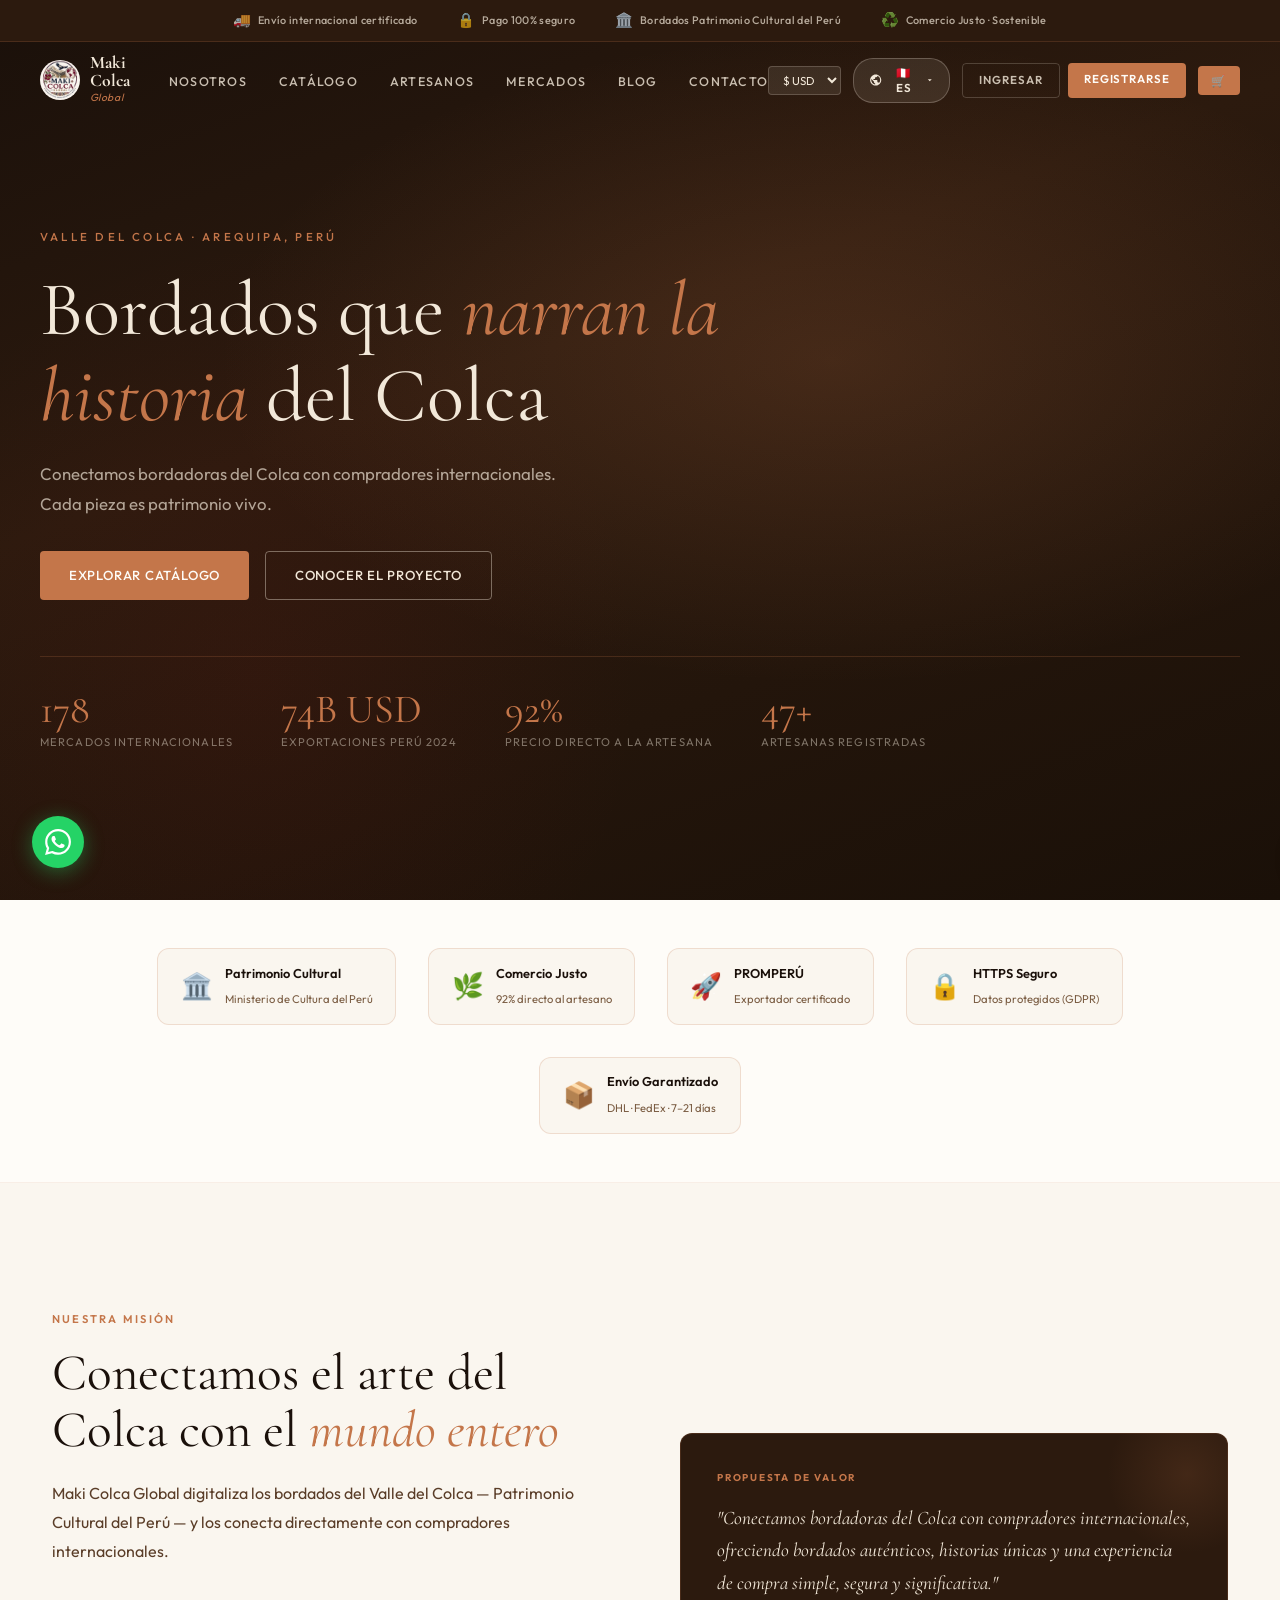
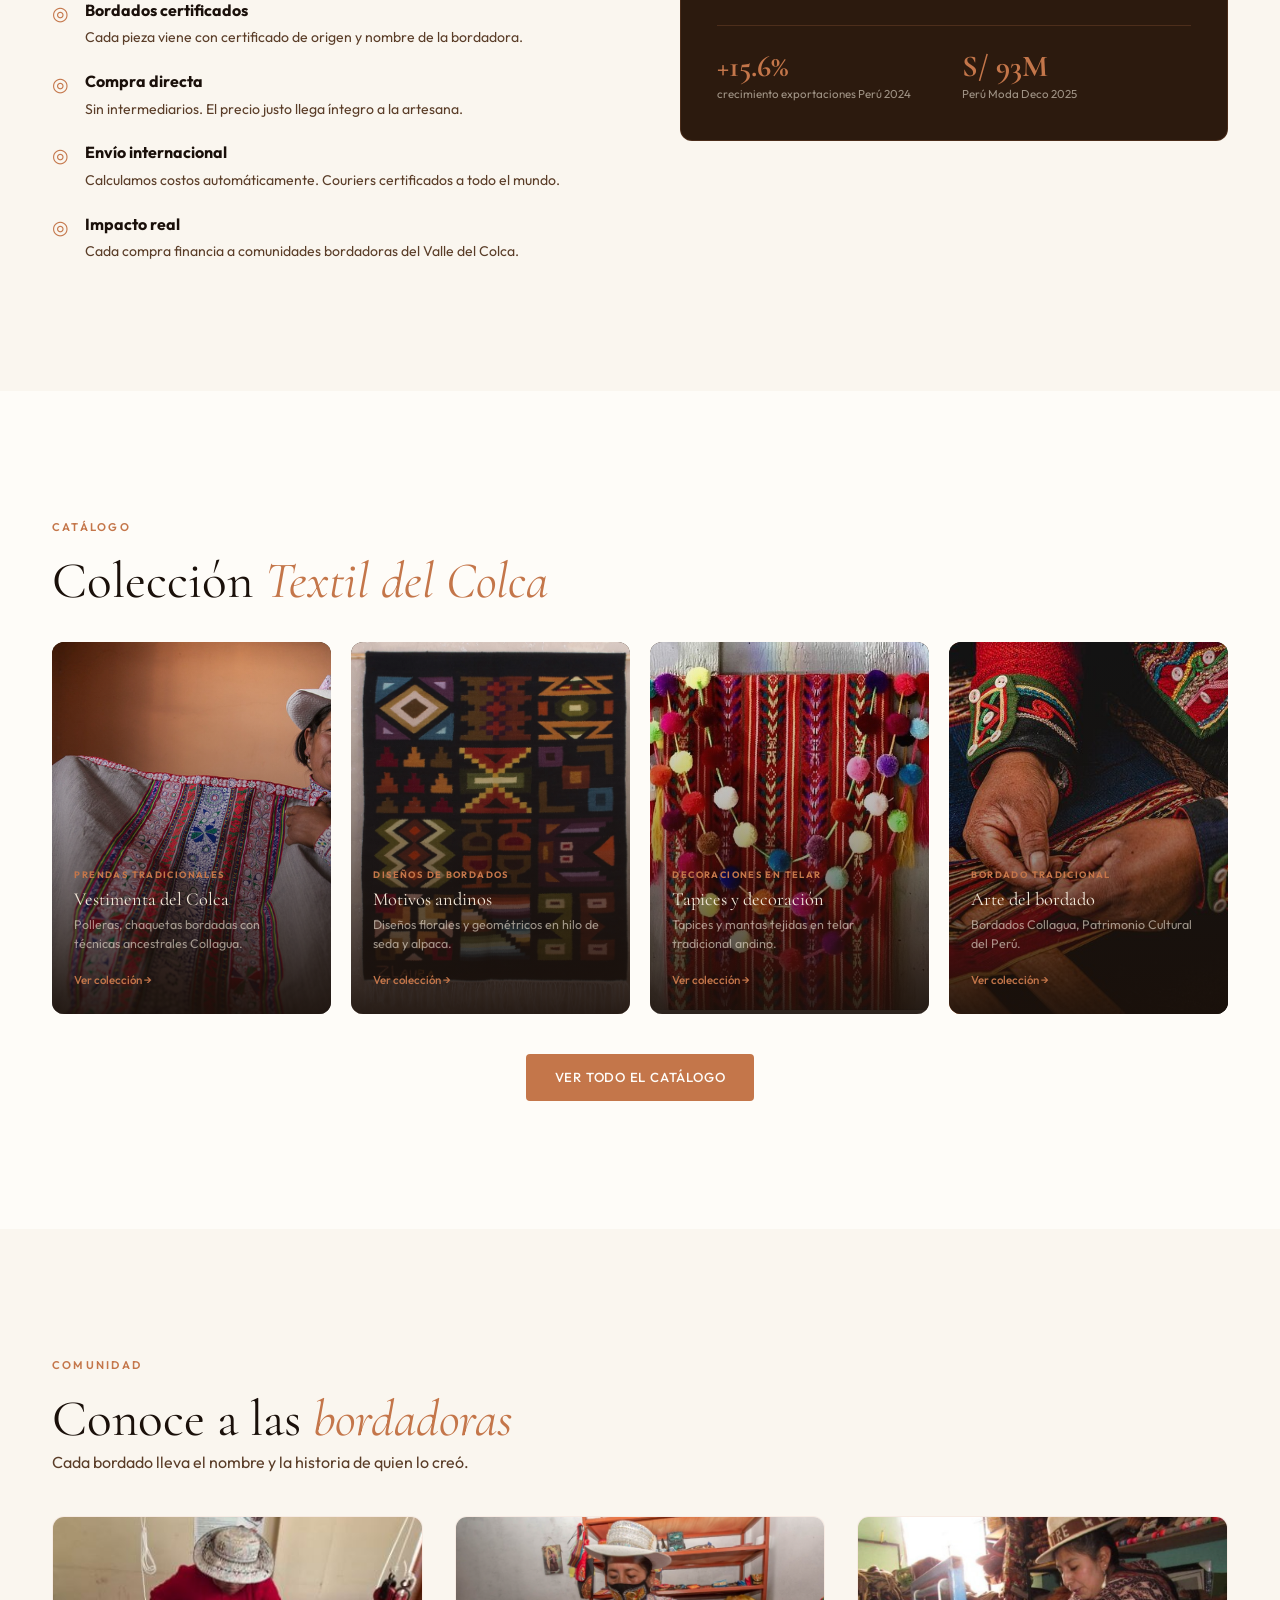
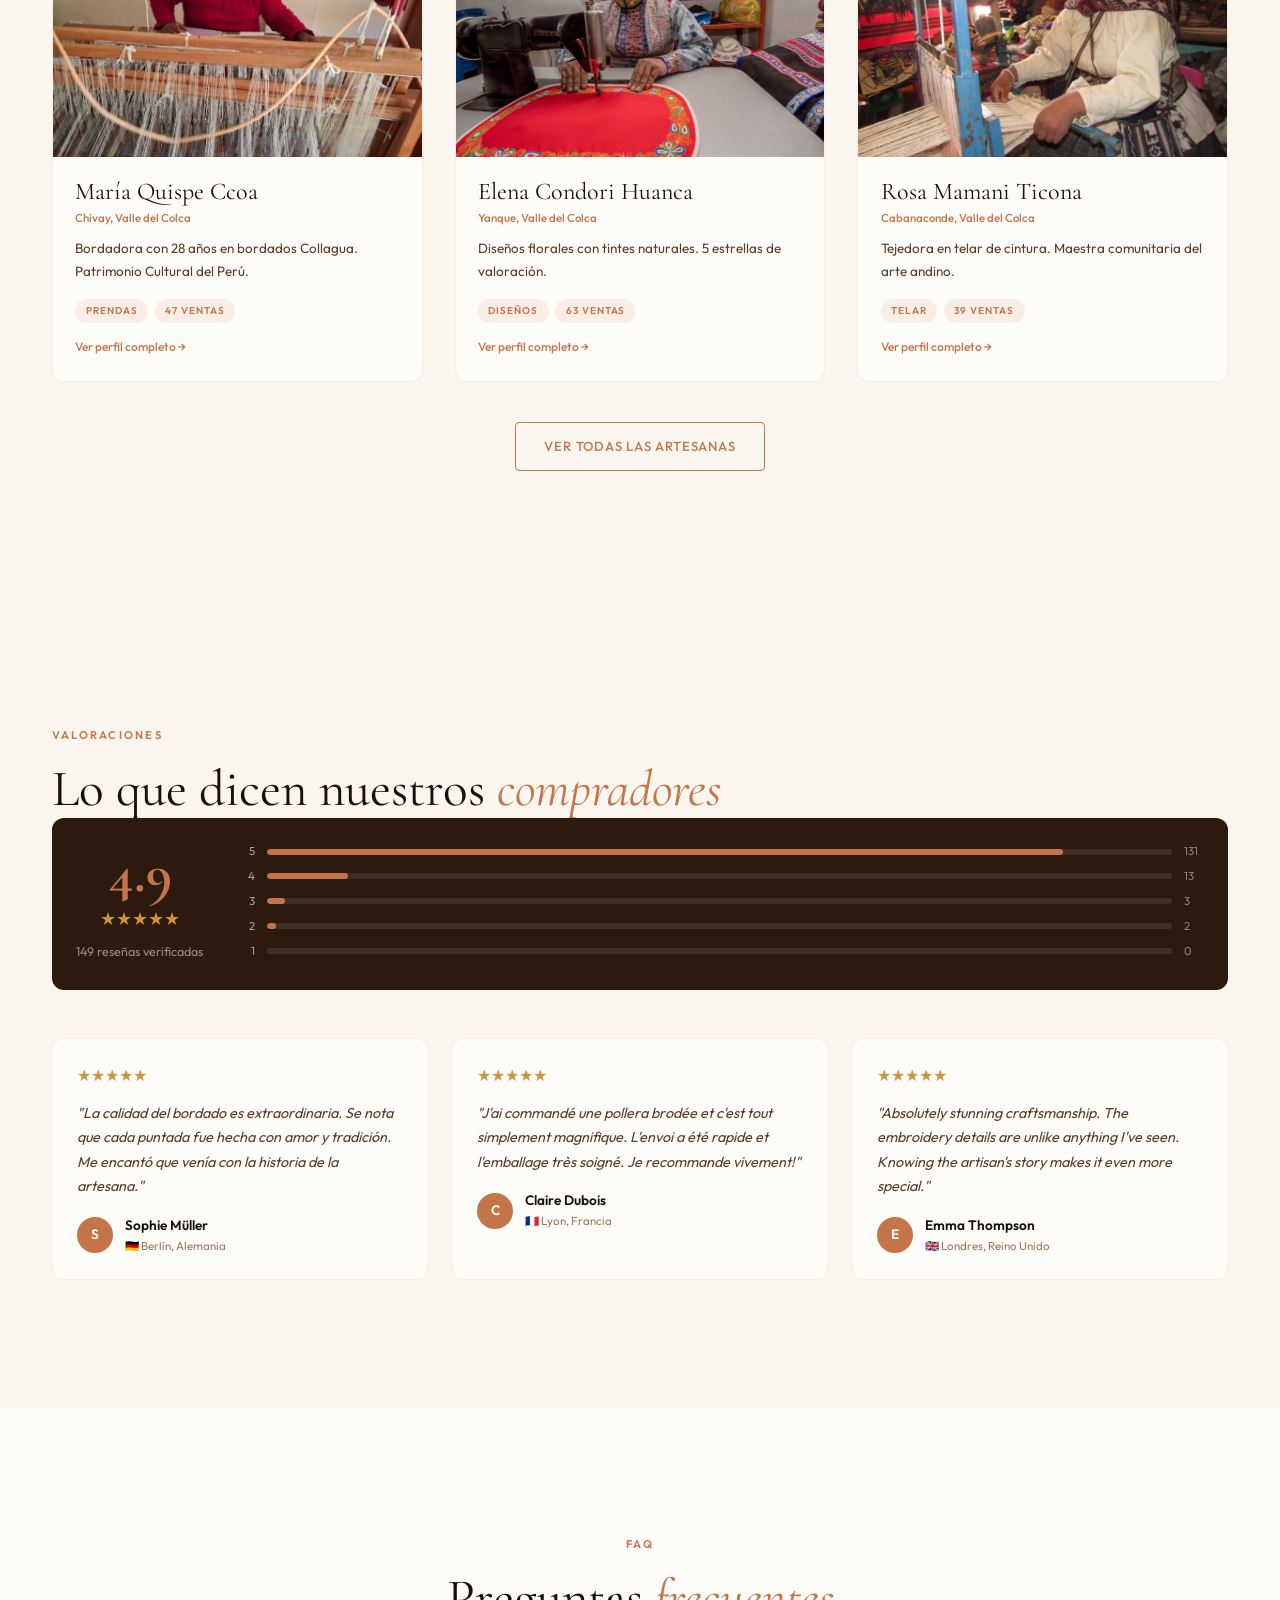
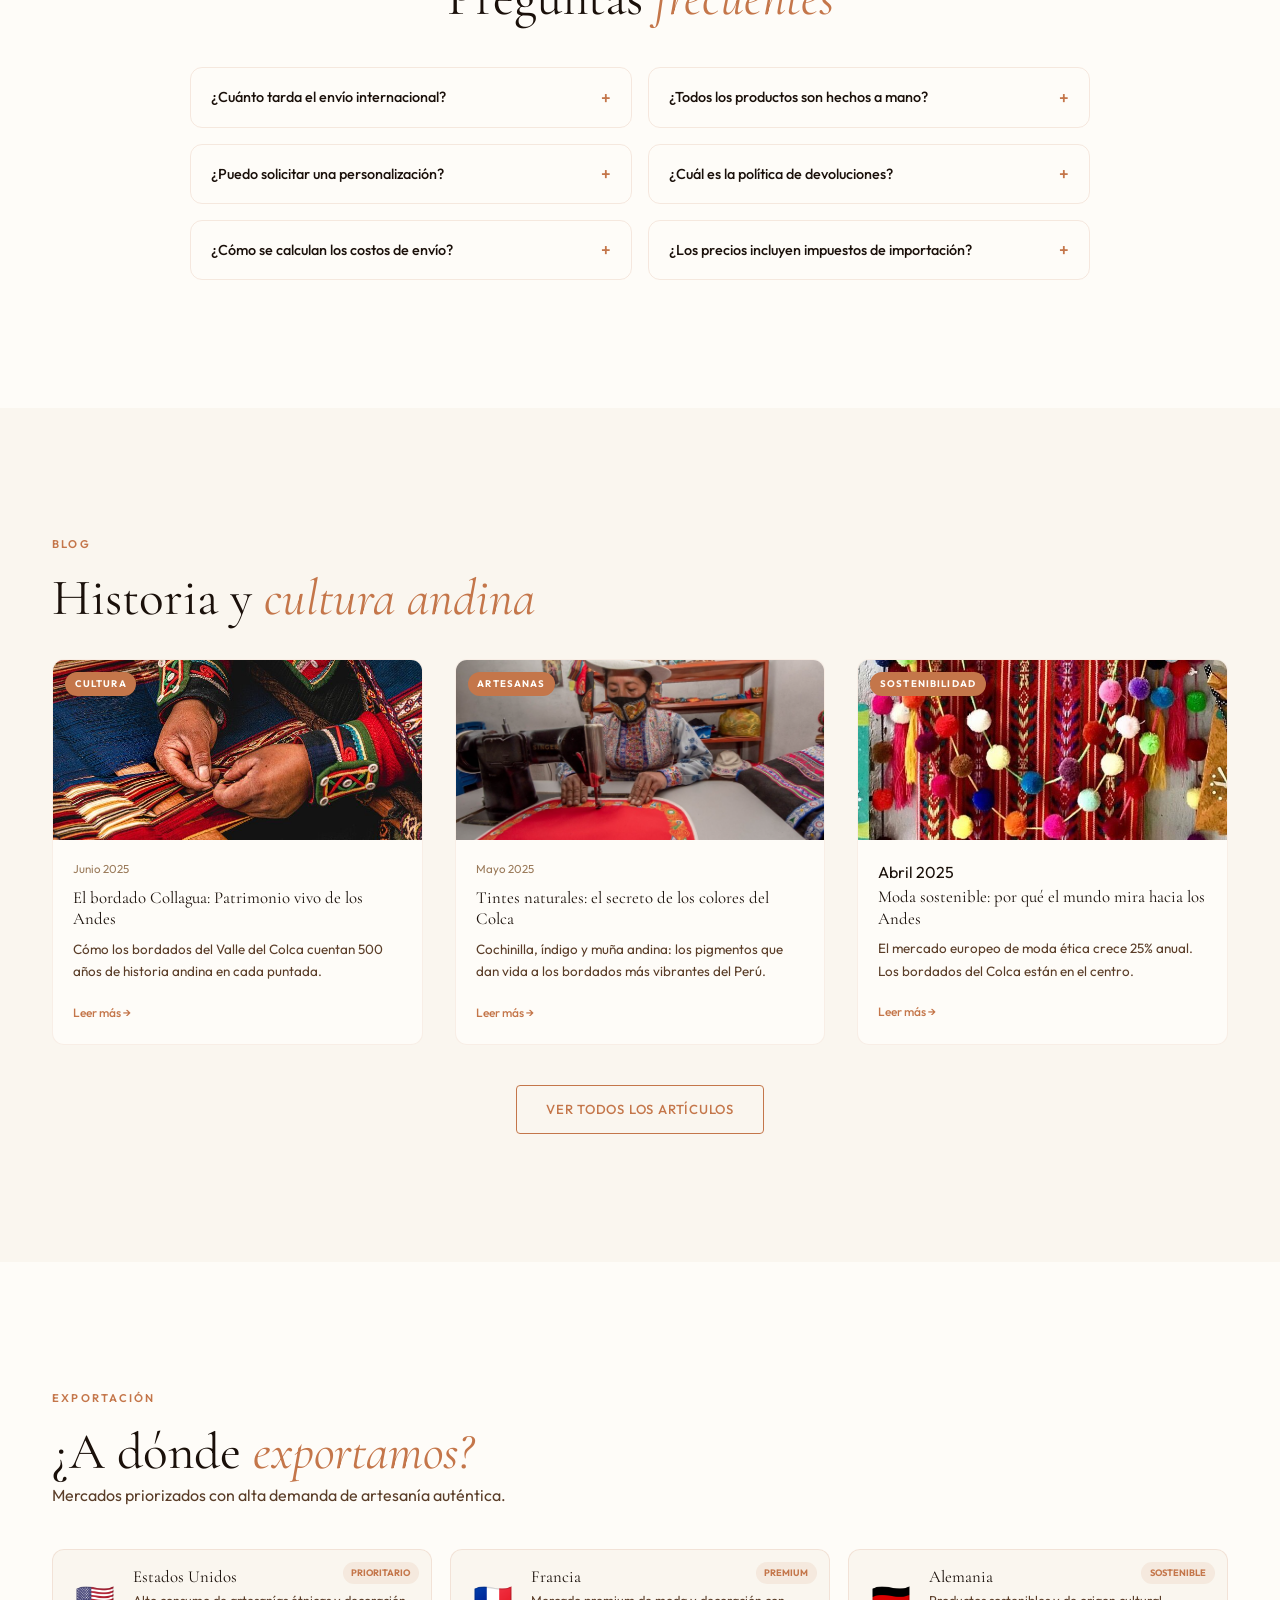
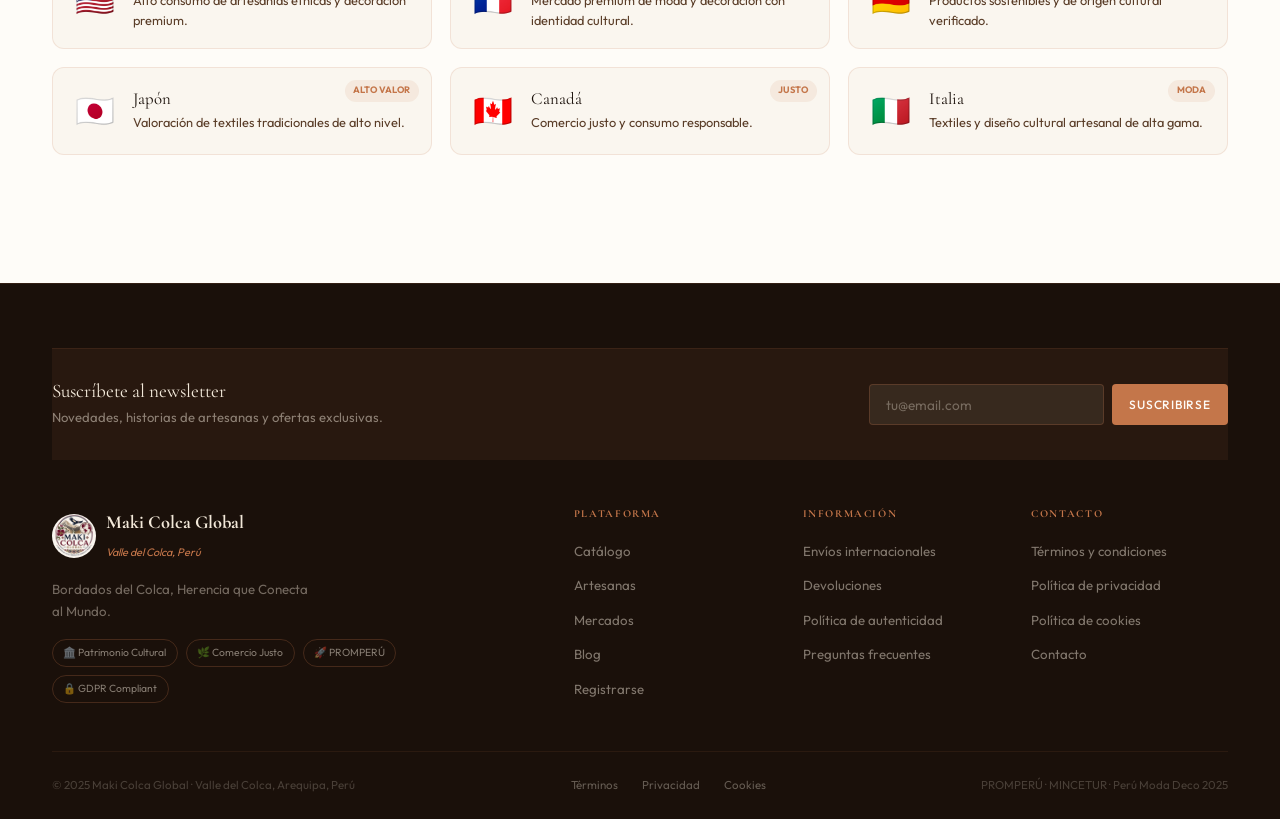
==== commit 078c90fc: "fix: mobile hero, artesanas visibles, menú burger todas las páginas" ====
--- a/index.html
+++ b/index.html
@@ -179,15 +179,15 @@
     <p class="section-desc reveal" data-i18n="art_desc">Cada bordado lleva el nombre y la historia de quien lo creó.</p>
     <div class="artisans-grid">
       <div class="artisan-card reveal" onclick="openArtisanModal({img:'img/Artesano1.png',tag:'Bordadora · Prendas Tradicionales',name:'María Quispe Ccoa',village:'Chivay, Valle del Colca',bio:'Bordadora con más de 28 años en los bordados Collagua, Patrimonio Cultural de la Nación. Sus polleras son reconocidas en ferias de Lima, Madrid y Nueva York.',story:'Aprendió el oficio de su madre a los 10 años. Cada motivo narra el Valle: el cóndor, las flores silvestres, los cerros tutelares de Chivay.',metrics:[{value:\"47\",label:\"piezas vendidas\"},{value:\"12\",label:\"países destino\"},{value:\"4.9★\",label:\"valoración\"}],products:['Polleras bordadas','Mantas de alpaca','Chaquetillas','Cintillos','Telas decorativas']})">
-        <div class="artisan-card__img"><img data-src="img/Artesano1.png" alt="María Quispe Ccoa" /></div>
+        <div class="artisan-card__img"><img src="img/Artesano1.png" alt="María Quispe Ccoa" class="loaded" /></div>
         <div class="artisan-card__body"><h3>María Quispe Ccoa</h3><span class="artisan-card__village">Chivay, Valle del Colca</span><p>Bordadora con 28 años en bordados Collagua. Patrimonio Cultural del Perú.</p><div><span class="artisan-card__tag">Prendas</span><span class="artisan-card__tag">47 ventas</span></div><a class="artisan-card__link" data-i18n="art_see_profile">Ver perfil completo →</a></div>
       </div>
       <div class="artisan-card reveal" onclick="openArtisanModal({img:'img/Artesano2.png',tag:'Bordadora · Diseños',name:'Elena Condori Huanca',village:'Yanque, Valle del Colca',bio:'Maestra en diseños florales con tintes naturales: cochinilla, índigo y muña andina.',story:'Sus diseños combinan iconografía precolombina Collagua con flores silvestres. Cada pieza tarda entre 2 y 8 semanas.',metrics:[{value:\"63\",label:\"piezas vendidas\"},{value:\"15\",label:\"países destino\"},{value:\"5.0★\",label:\"valoración\"}],products:['Diseños florales','Bordados geométricos','Tintes naturales','Sombreros bordados']})">
-        <div class="artisan-card__img"><img data-src="img/Artesano2.png" alt="Elena Condori Huanca" /></div>
+        <div class="artisan-card__img"><img src="img/Artesano2.png" alt="Elena Condori Huanca" class="loaded" /></div>
         <div class="artisan-card__body"><h3>Elena Condori Huanca</h3><span class="artisan-card__village">Yanque, Valle del Colca</span><p>Diseños florales con tintes naturales. 5 estrellas de valoración.</p><div><span class="artisan-card__tag">Diseños</span><span class="artisan-card__tag">63 ventas</span></div><a class="artisan-card__link" data-i18n="art_see_profile">Ver perfil completo →</a></div>
       </div>
       <div class="artisan-card reveal" onclick="openArtisanModal({img:'img/Artesano3.png',tag:'Tejedora · Telar',name:'Rosa Mamani Ticona',village:'Cabanaconde, Valle del Colca',bio:'Tejedora en telar de cintura desde los 12 años. Tapices del Cañón del Colca en lana de alpaca.',story:'Enseña la técnica del telar a jóvenes de la comunidad de Cabanaconde.',metrics:[{value:\"39\",label:\"piezas vendidas\"},{value:\"9\",label:\"países destino\"},{value:\"4.8★\",label:\"valoración\"}],products:['Tapices','Mantas de alpaca','Bolsos','Decoraciones']})">
-        <div class="artisan-card__img"><img data-src="img/Artesano3.png" alt="Rosa Mamani Ticona" /></div>
+        <div class="artisan-card__img"><img src="img/Artesano3.png" alt="Rosa Mamani Ticona" class="loaded" /></div>
         <div class="artisan-card__body"><h3>Rosa Mamani Ticona</h3><span class="artisan-card__village">Cabanaconde, Valle del Colca</span><p>Tejedora en telar de cintura. Maestra comunitaria del arte andino.</p><div><span class="artisan-card__tag">Telar</span><span class="artisan-card__tag">39 ventas</span></div><a class="artisan-card__link" data-i18n="art_see_profile">Ver perfil completo →</a></div>
       </div>
     </div>
--- a/css/main.css
+++ b/css/main.css
@@ -203,7 +203,7 @@
 .artisans-grid{display:grid;grid-template-columns:repeat(3,1fr);gap:2rem}
 .artisan-card{background:var(--white);border-radius:var(--radius-lg);overflow:hidden;border:1px solid rgba(196,118,74,.12);transition:all .3s var(--ease);cursor:pointer}
 .artisan-card:hover{transform:translateY(-4px);box-shadow:var(--shadow-lg)}
-.artisan-card__img{height:240px;overflow:hidden;background:#2C1A0E;position:relative}
+.artisan-card__img{height:240px;overflow:hidden;background:#2C1A0E;position:relative;min-height:200px}
 .artisan-card__img img{width:100%;height:100%;object-fit:cover;opacity:0;transition:opacity .5s ease,transform .5s var(--ease)}
 .artisan-card__img img.loaded{opacity:1}
 .artisan-card:hover .artisan-card__img img{transform:scale(1.04)}
@@ -384,5 +384,75 @@
 
 /* ── RESPONSIVE ────────────────────────────────────────────────────────────── */
 @media(max-width:1024px){.categories{grid-template-columns:repeat(2,1fr)}.artisans-grid{grid-template-columns:repeat(2,1fr)}.reviews-grid{grid-template-columns:repeat(2,1fr)}.blog-grid{grid-template-columns:repeat(2,1fr)}.faq-grid{grid-template-columns:1fr}.auth-layout{grid-template-columns:1fr}.auth-panel--dark{display:none}.auth-panel--light{padding:5rem 2rem 3rem}.footer__top{grid-template-columns:1fr;gap:2rem}.footer__links{grid-template-columns:repeat(2,1fr)}.cart-sidebar{width:100%}}
-@media(max-width:768px){:root{--section-pad:5rem 0}.nav__links,.nav__auth,.lang-switcher,.currency-select{display:none}.nav__burger{display:flex}.nav{top:36px;padding:.9rem 1.5rem}.nav.scrolled{top:0}.trust-bar__inner{gap:1.5rem}.hero{padding:9rem 1.5rem 4rem}.hero__stats{flex-direction:column;gap:1.25rem}.categories{grid-template-columns:1fr 1fr}.artisans-grid,.reviews-grid,.blog-grid{grid-template-columns:1fr}.products-grid{grid-template-columns:1fr 1fr}.trust-bar__inner{gap:1rem}.footer__links{grid-template-columns:1fr}.footer__bottom{flex-direction:column}.badges-grid{gap:1rem}}
+@media(max-width:768px){:root{--section-pad:4rem 0}.nav__links,.nav__auth,.lang-switcher,.currency-select{display:none}.nav__burger{display:flex}.nav{top:32px;padding:.85rem 1.5rem}.nav.scrolled{top:0}.trust-bar{padding:.4rem 0}.trust-bar__inner{gap:1rem;font-size:.6rem}.hero{padding:7rem 1.5rem 3rem;min-height:auto}.hero__stats{flex-direction:column;gap:1rem;padding-top:1.5rem;margin-top:1.5rem}.categories{grid-template-columns:1fr 1fr}.artisans-grid,.reviews-grid,.blog-grid{grid-template-columns:1fr}.products-grid{grid-template-columns:1fr 1fr}.trust-bar__inner{gap:1rem}.footer__links{grid-template-columns:1fr}.footer__bottom{flex-direction:column}.badges-grid{gap:1rem}.artisan-card__img{height:200px}.modal{margin:.5rem;max-height:95vh}}
 @media(max-width:480px){.categories,.products-grid{grid-template-columns:1fr}h1{font-size:2.4rem}}
+
+/* ── Mobile specific fixes ─────────────────────────────────────────────────── */
+@media(max-width:768px){
+  /* Trust bar compact */
+  .trust-bar{padding:.35rem 0}
+  .trust-item{font-size:.62rem;gap:.3rem}
+
+  /* Nav sits right below trust bar */
+  .nav{top:30px;padding:.8rem 1.25rem}
+  .nav.scrolled{top:0;padding:.75rem 1.25rem}
+  .nav__logo-img{height:34px;width:34px}
+  .nav__logo-text strong{font-size:.95rem}
+  .nav__logo-text span{font-size:.58rem}
+
+  /* Hero compact */
+  .hero{padding:6.5rem 1.25rem 3rem;min-height:90vh}
+  .hero__title{font-size:clamp(2rem,9vw,3.2rem);margin-bottom:1rem}
+  .hero__subtitle{font-size:.95rem;margin-bottom:1.5rem}
+  .hero__actions{flex-direction:column;gap:.75rem}
+  .hero__actions .btn{text-align:center;justify-content:center}
+  .hero__stats{flex-direction:column;gap:.85rem;margin-top:2rem;padding-top:1.5rem}
+  .stat__num{font-size:2rem}
+  .stat__label{font-size:.62rem}
+
+  /* Artisan cards full width on mobile */
+  .artisans-grid{grid-template-columns:1fr;gap:1.25rem}
+  .artisan-card__img{height:220px}
+  .artisan-card__img img{opacity:1 !important}  /* always show on mobile */
+
+  /* Section padding */
+  .section{padding:3.5rem 0}
+  .container{padding:0 1.25rem}
+
+  /* Badges compact */
+  .badges-grid{grid-template-columns:1fr 1fr;gap:.75rem}
+  .badge-item{padding:.65rem 1rem}
+
+  /* Reviews 1 col */
+  .reviews-grid{grid-template-columns:1fr}
+  .reviews-summary{flex-direction:column;gap:1rem;text-align:center}
+
+  /* FAQ full width */
+  .faq-grid{grid-template-columns:1fr}
+
+  /* Blog 1 col */
+  .blog-grid{grid-template-columns:1fr}
+
+  /* Modal full screen on mobile */
+  .modal-overlay{padding:.5rem}
+  .modal{max-height:96vh;border-radius:var(--radius-lg)}
+  .modal__img{height:200px}
+  .modal__body{padding:1.25rem}
+  .modal__metrics{grid-template-columns:repeat(3,1fr);gap:.5rem}
+  .modal__metric strong{font-size:1.2rem}
+
+  /* Cart full screen */
+  .cart-sidebar{width:100%;max-width:100%}
+
+  /* WhatsApp button position */
+  .whatsapp-float{bottom:1.25rem;left:1.25rem;width:46px;height:46px;font-size:1.3rem}
+
+  /* Toast */
+  .toast{bottom:1rem;right:1rem;left:1rem;max-width:100%}
+}
+
+@media(max-width:400px){
+  .hero__title{font-size:1.9rem}
+  .badges-grid{grid-template-columns:1fr}
+  .hero__actions .btn{padding:.7rem 1.25rem;font-size:.78rem}
+}
